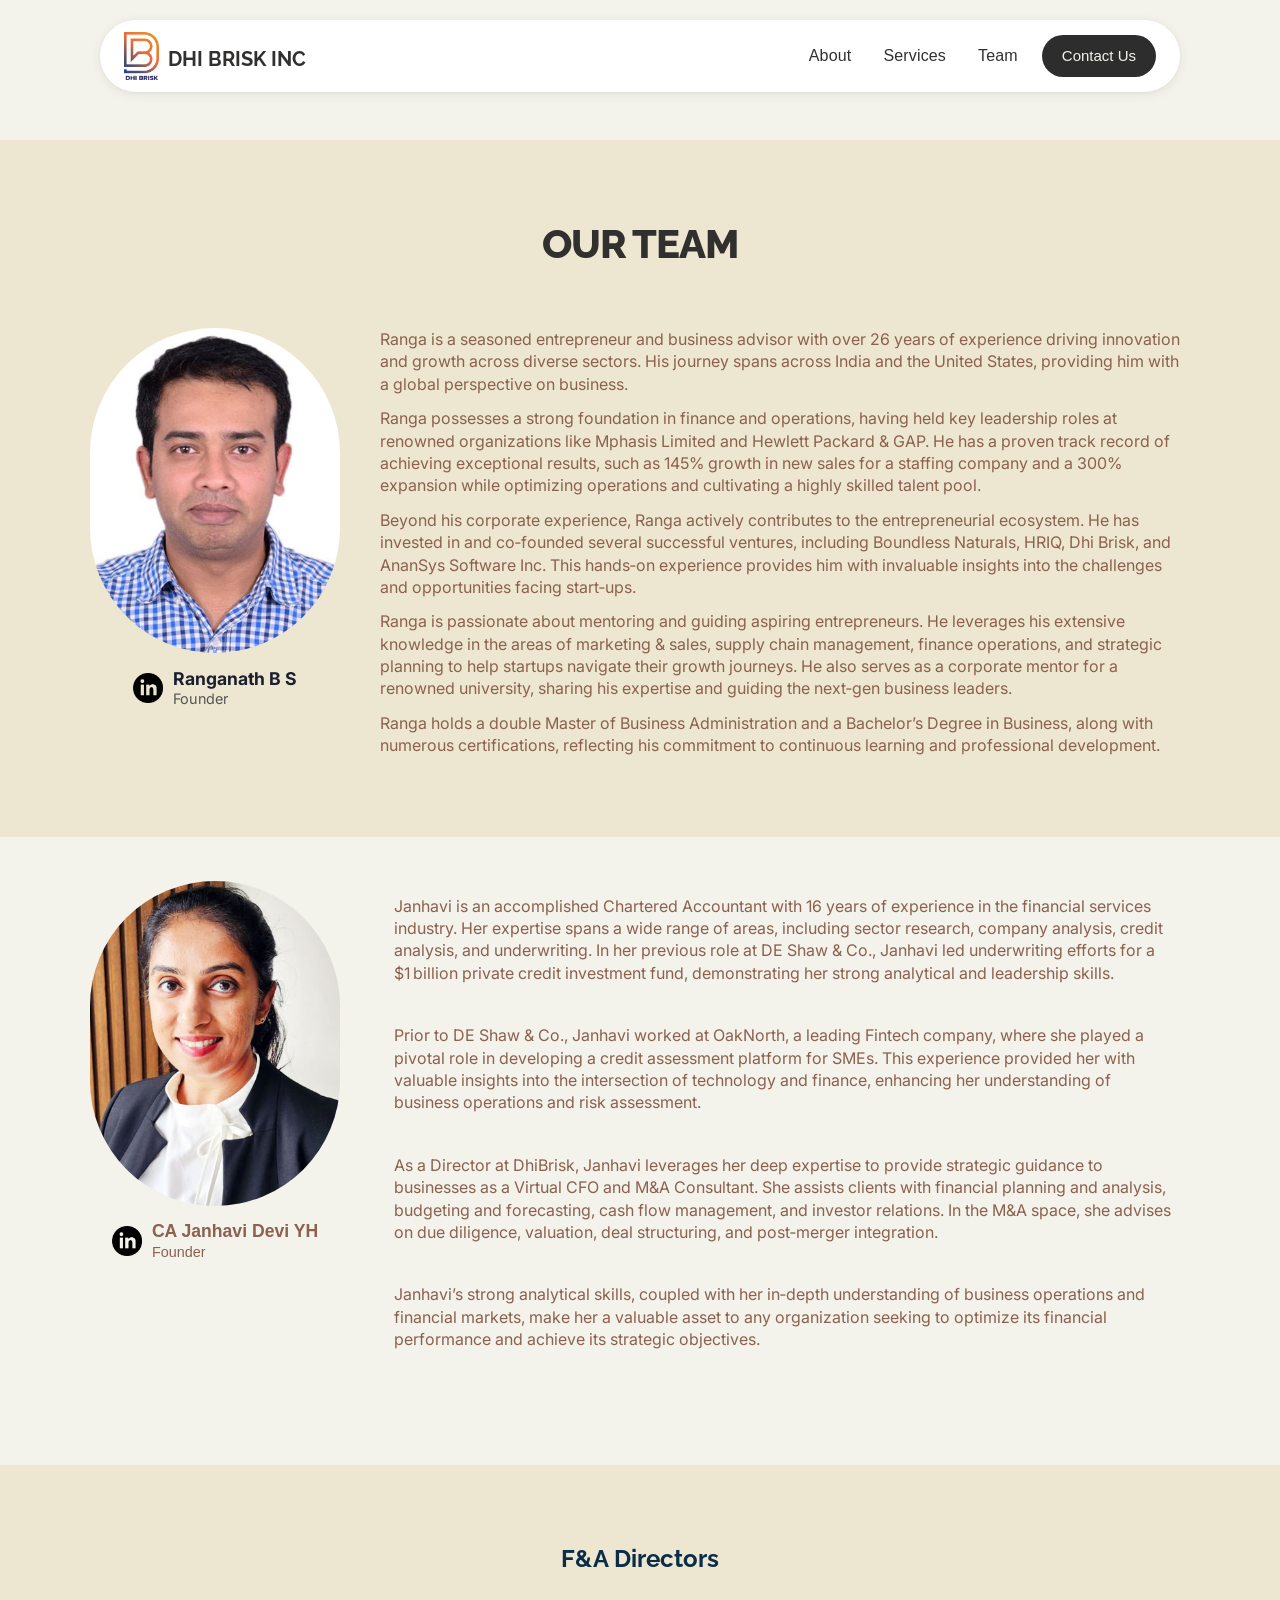
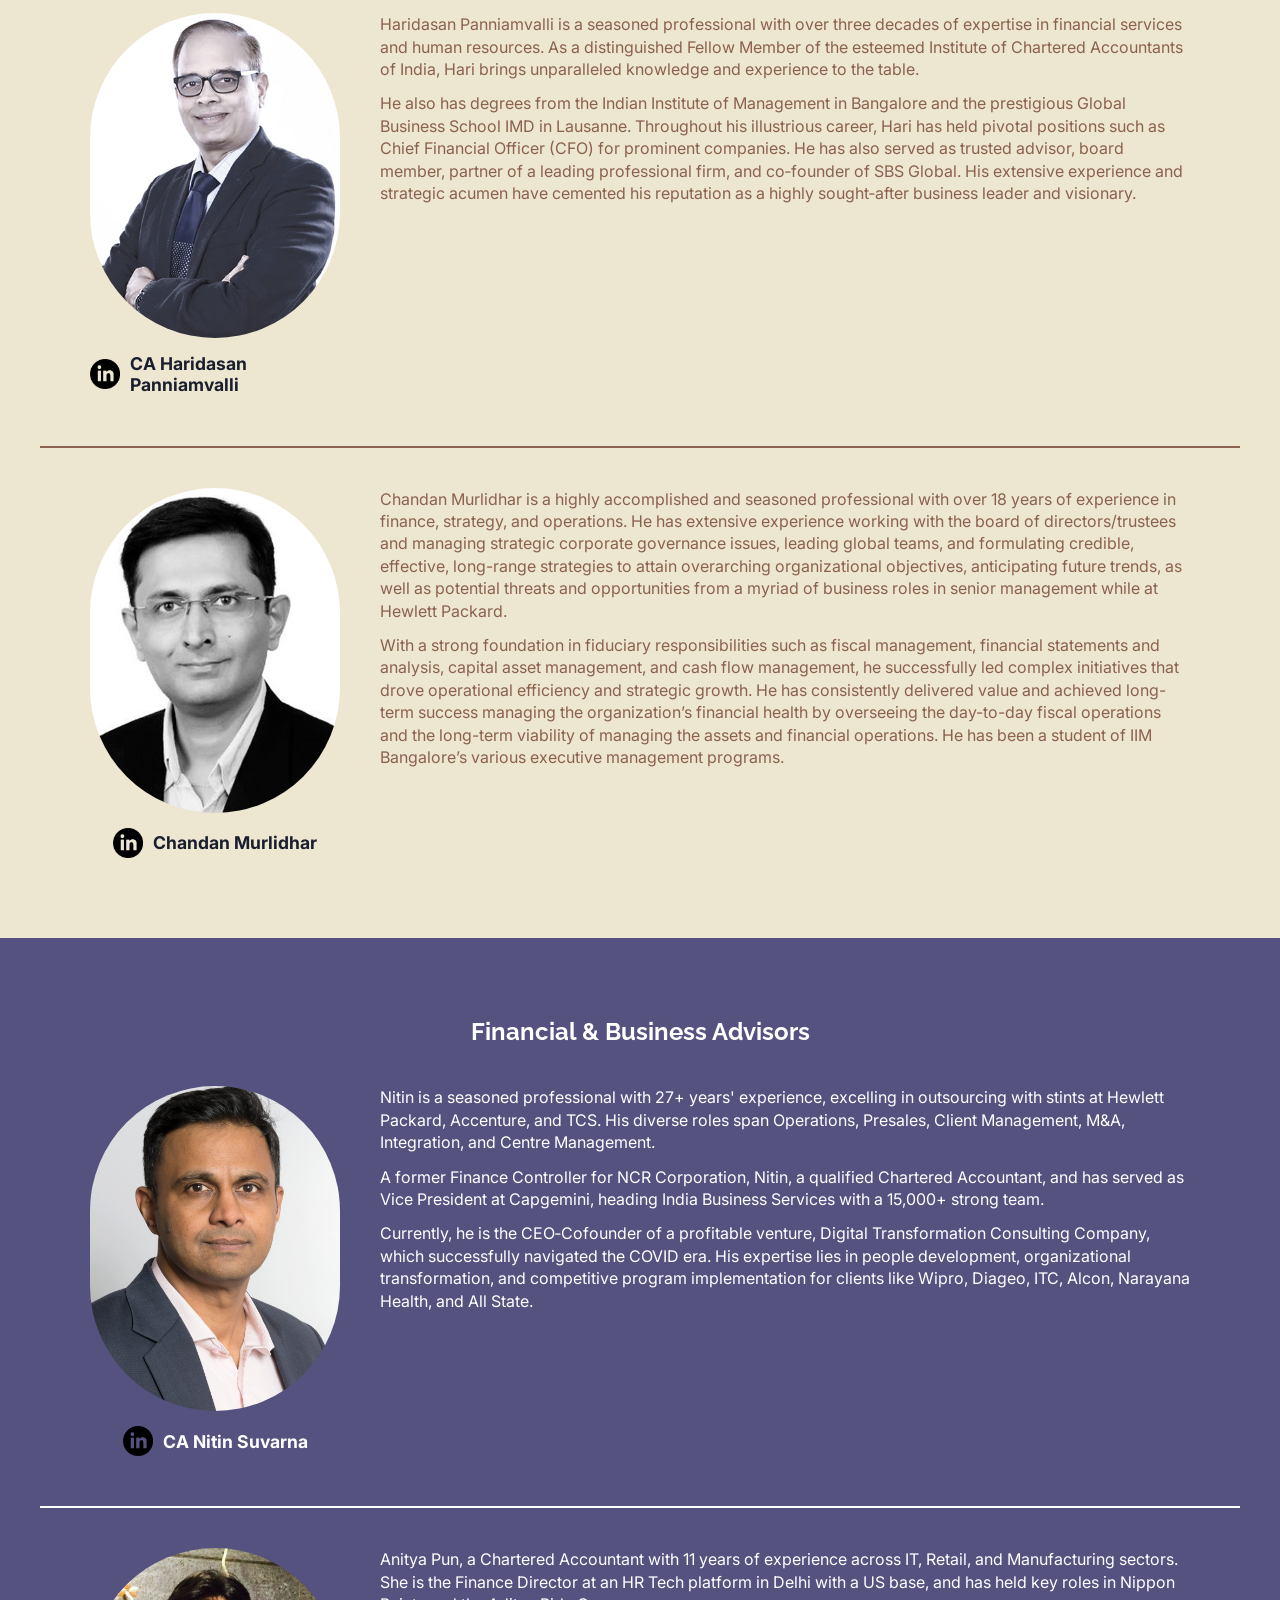
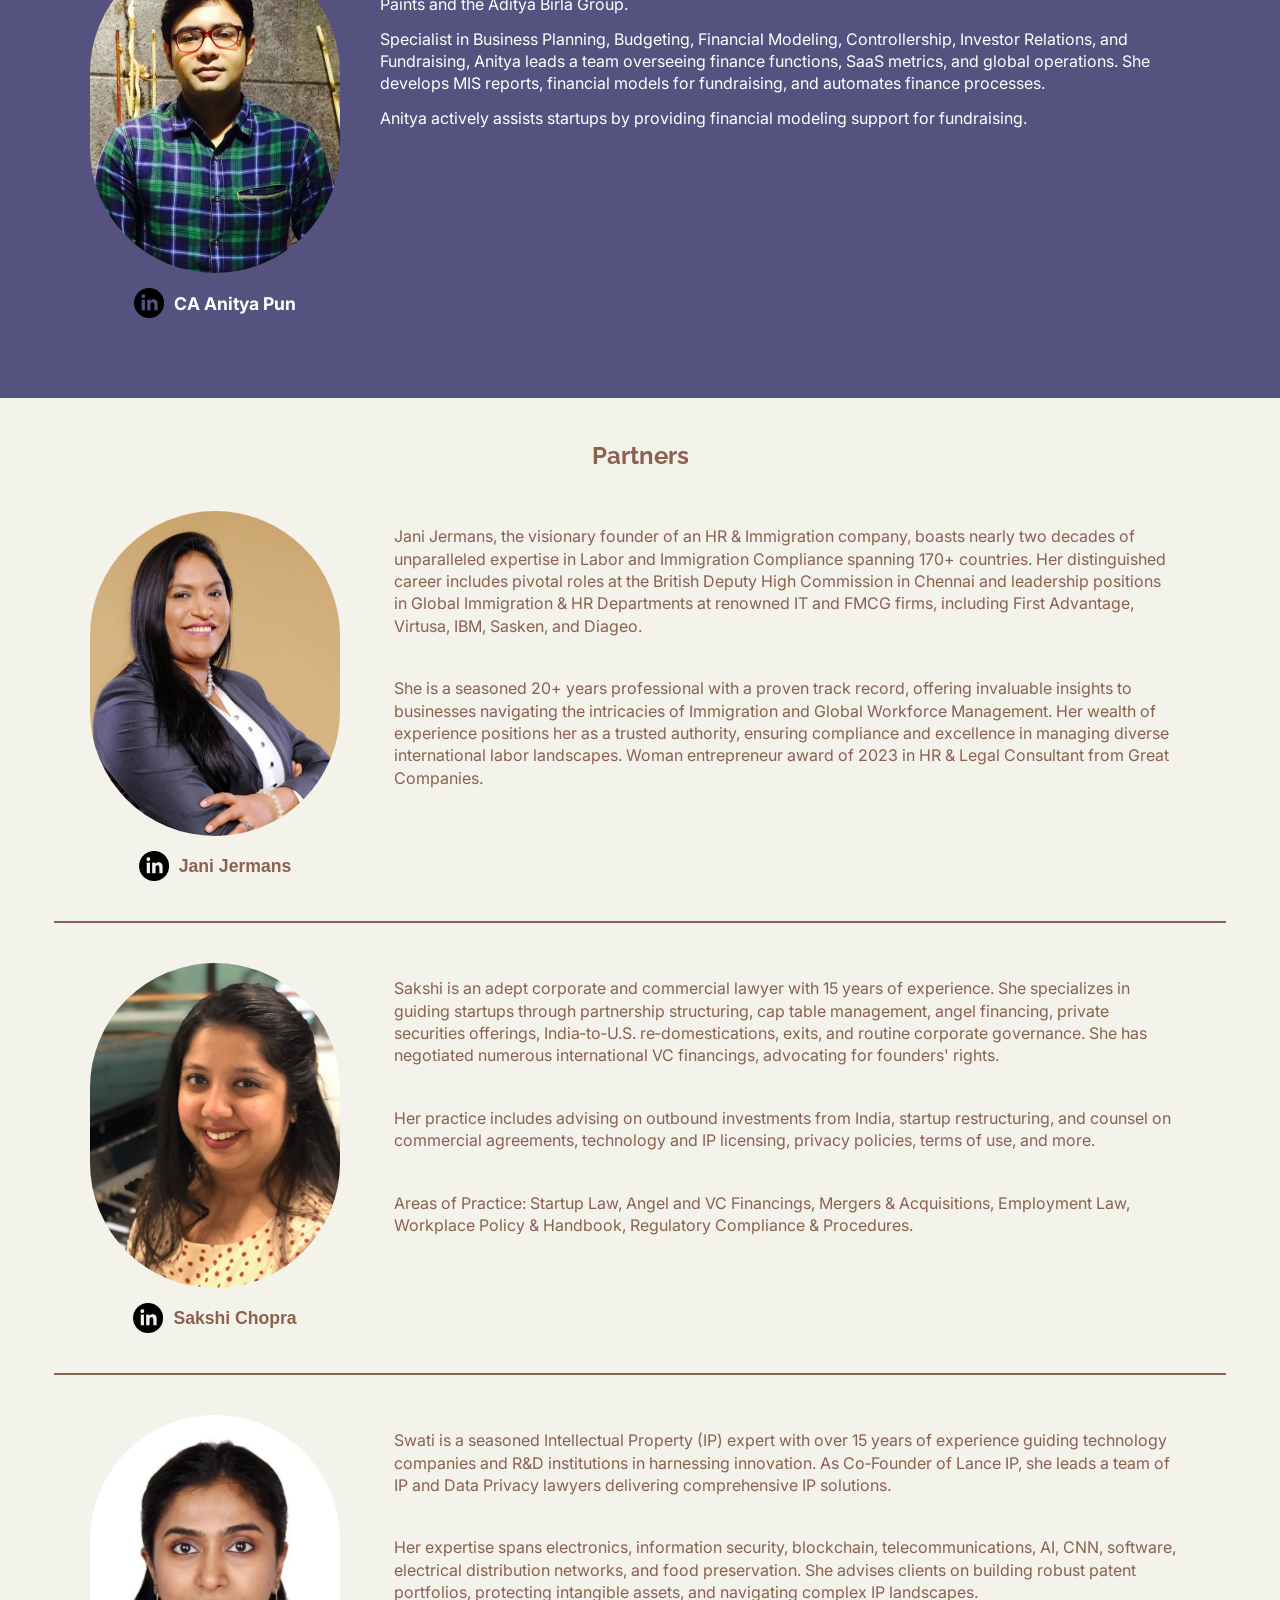
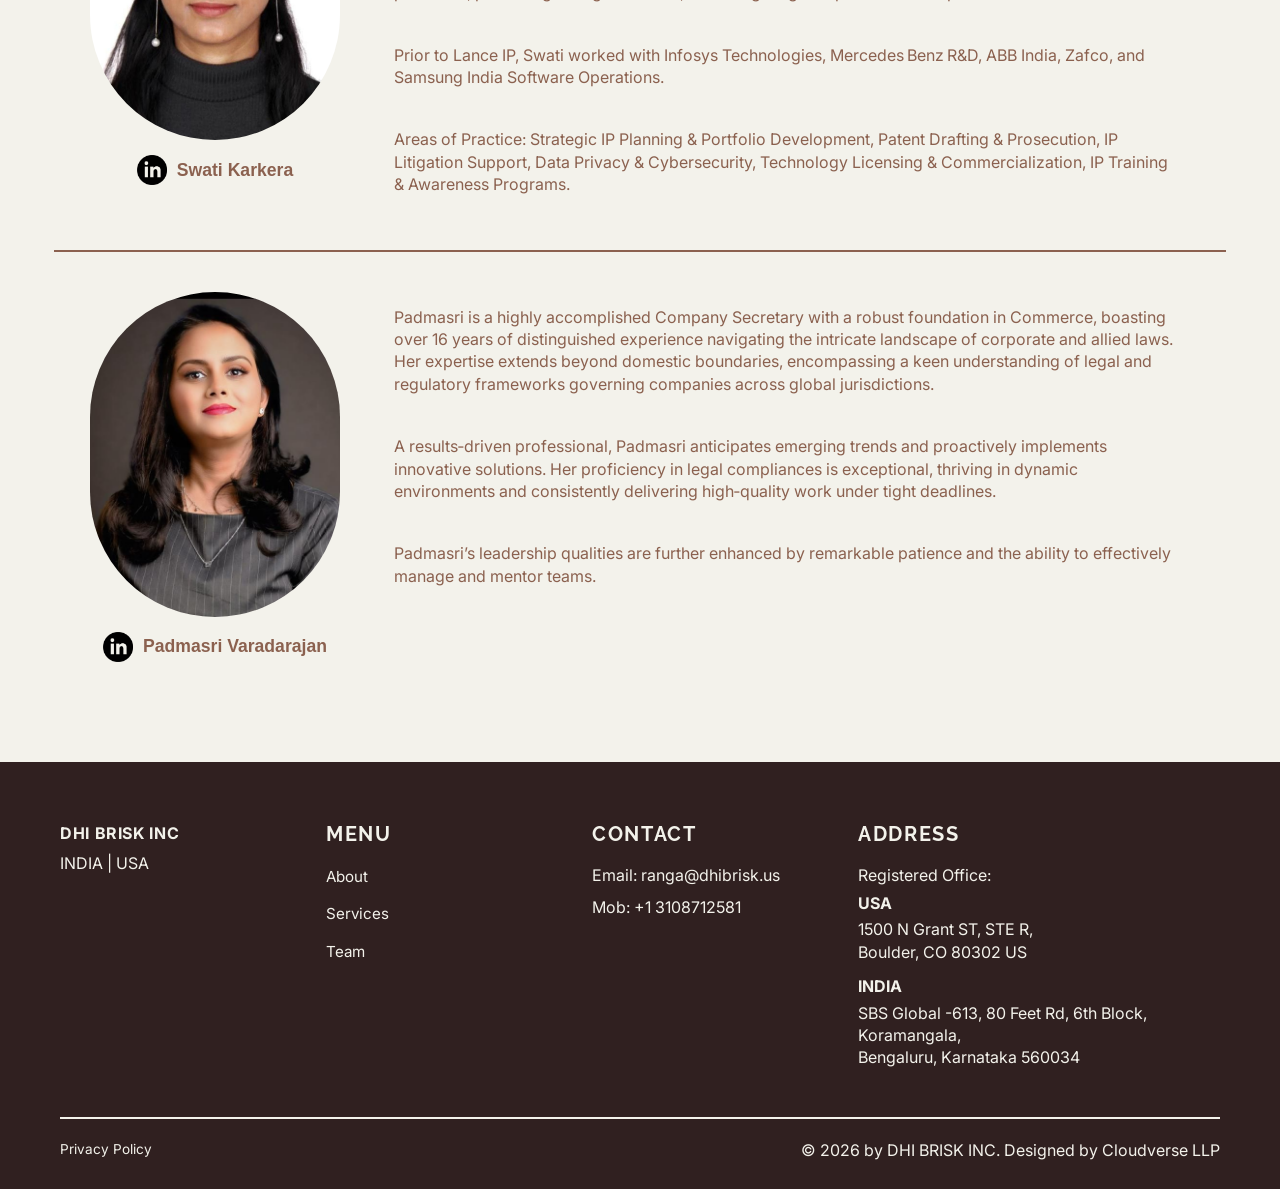
==== team.html @ 4ea1cf60 "all" ====
<!DOCTYPE html>
<html lang="en">
<head>
  <meta charset="UTF-8" />
  <meta name="viewport" content="width=device-width, initial-scale=1.0" />
  <meta name="description" content="Brisk DHI – Meet our team of experts." />
  <title>Team | Dhi Brisk</title>
  
  <!-- Fonts -->
  <link rel="preconnect" href="https://fonts.googleapis.com">
  <link rel="preconnect" href="https://fonts.gstatic.com" crossorigin>
  <link href="https://fonts.googleapis.com/css2?family=Raleway:wght@400;500;600;700&family=Inter:wght@300;400;500&display=swap" rel="stylesheet">
  
  <link rel="stylesheet" href="css/main.css?v=1.4" />
  <link rel="stylesheet" href="css/responsive.css?v=1.5" />
</head>
<body>
  <!-- ================================================
       HEADER
  ================================================== -->
  <header class="site-header">
    <nav class="nav" aria-label="Main navigation">
      <a href="/" class="nav-logo" aria-label="DHI BRISK INC — Home">
        <img src="assets/images/dhilogo.png" alt="Dhi Brisk Logo" class="logo-image" />
        <span class="logo-text">DHI BRISK INC</span>
      </a>
      <ul class="nav-menu" id="nav-menu" role="list">
        <li class="nav-item"><a class="nav-link" href="index.html#about">About</a></li>
        <li class="nav-item"><a class="nav-link" href="index.html#services">Services</a></li>
        <li class="nav-item"><a class="nav-link" href="#team">Team</a></li>
        <li class="nav-item mobile-only"><a class="nav-link" href="index.html#contact-us">Contact Us</a></li>
      </ul>
      <div class="nav-actions">
        <a class="nav-button" href="index.html#contact-us">Contact Us</a>
        <button class="nav-toggle" id="nav-toggle" aria-controls="nav-menu" aria-expanded="false"
          aria-label="Toggle navigation menu" type="button">
          <span class="nav-toggle-bar"></span>
          <span class="nav-toggle-bar"></span>
          <span class="nav-toggle-bar"></span>
        </button>
      </div>
    </nav>
  </header>

  <main id="main-content" class="team-page-main">
<!-- RANGANATH B S FULL-WIDTH SECTION -->
<section id="team" class="team-ranga-fullwidth" style="background-color: #ede7d1; width: 100%; padding: 80px 0;">
  <div class="container">
    <h2 id="team-heading" class="section-title" style="text-align: center; margin-bottom: 60px;">OUR TEAM</h2>
    <div class="team-member-detail ranga-section">
      <div class="team-photo-wrapper">
        <img src="assets/images/ranganath.jpg" alt="Ranganath B S" class="team-photo" />
        <div class="team-photo-info" style="margin-top: 15px; display: flex; align-items: center; justify-content: center; gap: 10px;">
          <img src="assets/images/linkedin (3).png" alt="LinkedIn" style="width: 30px; height: auto;" />
          <div style="text-align: left; line-height: 1.2;">
            <strong style="font-size: 1.1rem;">Ranganath B S</strong><br/>
            <span style="font-size: 0.9rem; color: #555;">Founder</span>
          </div>
        </div>
      </div>
      <div class="team-bio">
        <p class="team-bio-text">Ranga is a seasoned entrepreneur and business advisor with over 26 years of experience driving innovation and growth across diverse sectors. His journey spans across India and the United States, providing him with a global perspective on business.</p>
        <p class="team-bio-text">Ranga possesses a strong foundation in finance and operations, having held key leadership roles at renowned organizations like Mphasis Limited and Hewlett Packard & GAP. He has a proven track record of achieving exceptional results, such as 145% growth in new sales for a staffing company and a 300% expansion while optimizing operations and cultivating a highly skilled talent pool.</p>
        <p class="team-bio-text">Beyond his corporate experience, Ranga actively contributes to the entrepreneurial ecosystem. He has invested in and co‑founded several successful ventures, including Boundless Naturals, HRIQ, Dhi Brisk, and AnanSys Software Inc. This hands‑on experience provides him with invaluable insights into the challenges and opportunities facing start‑ups.</p>
        <p class="team-bio-text">Ranga is passionate about mentoring and guiding aspiring entrepreneurs. He leverages his extensive knowledge in the areas of marketing & sales, supply chain management, finance operations, and strategic planning to help startups navigate their growth journeys. He also serves as a corporate mentor for a renowned university, sharing his expertise and guiding the next‑gen business leaders.</p>
        <p class="team-bio-text">Ranga holds a double Master of Business Administration and a Bachelor’s Degree in Business, along with numerous certifications, reflecting his commitment to continuous learning and professional development.</p>
      </div>
    </div>
  </div>
</section>

<!-- REST OF TEAM SECTION -->
<section class="team" aria-labelledby="team-heading" style="padding-top: 40px;">
  <div class="container">
    <div class="team-member-detail">
      <div class="team-photo-wrapper">
        <img src="assets/images/janhavi.jpg" alt="CA Janhavi Devi YH" class="team-photo" />
        <div class="team-photo-info" style="margin-top: 15px; display: flex; align-items: center; justify-content: center; gap: 10px;">
          <img src="assets/images/linkedin (3).png" alt="LinkedIn" style="width: 30px; height: auto;" />
          <div style="text-align: left; line-height: 1.2;">
            <strong style="font-size: 1.1rem;">CA Janhavi Devi YH</strong><br/>
            <span style="font-size: 0.9rem; color: #555;">Founder</span>
          </div>
        </div>
      </div>
      <div class="team-bio">
        <p class="team-bio-text">Janhavi is an accomplished Chartered Accountant with 16 years of experience in the financial services industry. Her expertise spans a wide range of areas, including sector research, company analysis, credit analysis, and underwriting. In her previous role at DE Shaw & Co., Janhavi led underwriting efforts for a $1 billion private credit investment fund, demonstrating her strong analytical and leadership skills.</p>
        <p class="team-bio-text">Prior to DE Shaw & Co., Janhavi worked at OakNorth, a leading Fintech company, where she played a pivotal role in developing a credit assessment platform for SMEs. This experience provided her with valuable insights into the intersection of technology and finance, enhancing her understanding of business operations and risk assessment.</p>
        <p class="team-bio-text">As a Director at DhiBrisk, Janhavi leverages her deep expertise to provide strategic guidance to businesses as a Virtual CFO and M&A Consultant. She assists clients with financial planning and analysis, budgeting and forecasting, cash flow management, and investor relations. In the M&A space, she advises on due diligence, valuation, deal structuring, and post‑merger integration.</p>
        <p class="team-bio-text">Janhavi’s strong analytical skills, coupled with her in‑depth understanding of business operations and financial markets, make her a valuable asset to any organization seeking to optimize its financial performance and achieve its strategic objectives.</p>
      </div>
    </div>
  </div>
</section>

<!-- F&A DIRECTORS FULL-WIDTH SECTION -->
<section class="team-fa-fullwidth" style="background-color: #ede7d1; width: 100%; padding: 80px 0;">
  <div class="container">
    <h3 class="team-subheading" style="text-align:center; margin-bottom:40px; font-family: var(--font-primary); font-size: 28px; font-weight: 700;">F&A Directors</h3>
    <div class="team-member-detail" style="margin-bottom: 50px;">
      <div class="team-photo-wrapper">
        <img src="assets/images/haridasan.jpg" alt="CA Haridasan Panniamvalli" class="team-photo" />
        <div class="team-photo-info" style="margin-top: 15px; display: flex; align-items: center; justify-content: center; gap: 10px;">
          <img src="assets/images/linkedin (3).png" alt="LinkedIn" style="width: 30px; height: auto;" />
          <div style="text-align: left; line-height: 1.2;">
            <strong style="font-size: 1.1rem;">CA Haridasan Panniamvalli</strong>
          </div>
        </div>
      </div>
      <div class="team-bio">
        <p class="team-bio-text">Haridasan Panniamvalli is a seasoned professional with over three decades of expertise in financial services and human resources. As a distinguished Fellow Member of the esteemed Institute of Chartered Accountants of India, Hari brings unparalleled knowledge and experience to the table.</p>
        <p class="team-bio-text">He also has degrees from the Indian Institute of Management in Bangalore and the prestigious Global Business School IMD in Lausanne. Throughout his illustrious career, Hari has held pivotal positions such as Chief Financial Officer (CFO) for prominent companies. He has also served as trusted advisor, board member, partner of a leading professional firm, and co‑founder of SBS Global. His extensive experience and strategic acumen have cemented his reputation as a highly sought‑after business leader and visionary.</p>
      </div>
    </div>
    <!-- Divider Line -->
    <div style="width: 100%; height: 2px; background-color: #8b614f; margin: 40px 0;"></div>
    <div class="team-member-detail">
      <div class="team-photo-wrapper">
        <img src="assets/images/chandan.jpg" alt="Chandan Murlidhar" class="team-photo" />
        <div class="team-photo-info" style="margin-top: 15px; display: flex; align-items: center; justify-content: center; gap: 10px;">
          <img src="assets/images/linkedin (3).png" alt="LinkedIn" style="width: 30px; height: auto;" />
          <div style="text-align: left; line-height: 1.2;">
            <strong style="font-size: 1.1rem;">Chandan Murlidhar</strong>
          </div>
        </div>
      </div>
      <div class="team-bio">
        <p class="team-bio-text">Chandan Murlidhar is a highly accomplished and seasoned professional with over 18 years of experience in finance, strategy, and operations. He has extensive experience working with the board of directors/trustees and managing strategic corporate governance issues, leading global teams, and formulating credible, effective, long-range strategies to attain overarching organizational objectives, anticipating future trends, as well as potential threats and opportunities from a myriad of business roles in senior management while at Hewlett Packard.</p>
        <p class="team-bio-text">With a strong foundation in fiduciary responsibilities such as fiscal management, financial statements and analysis, capital asset management, and cash flow management, he successfully led complex initiatives that drove operational efficiency and strategic growth. He has consistently delivered value and achieved long-term success managing the organization’s financial health by overseeing the day-to-day fiscal operations and the long-term viability of managing the assets and financial operations. He has been a student of IIM Bangalore’s various executive management programs.</p>
      </div>
    </div>
  </div>
</section>

    </div>
  </div>
</section>

<!-- FINANCIAL & BUSINESS ADVISORS FULL-WIDTH SECTION -->
<section class="team-advisors-fullwidth" style="background-color: #565280; width: 100%; padding: 80px 0;">
  <div class="container">
    <h3 class="team-subheading" style="text-align:center; margin-bottom:40px; font-family: var(--font-primary); font-size: 28px; font-weight: 700; color: #ffffff !important;">Financial &amp; Business Advisors</h3>
    <div class="team-member-detail" style="margin-bottom: 50px;">
      <div class="team-photo-wrapper">
        <img src="assets/images/nitin.jpeg" alt="CA Nitin Suvarna" class="team-photo" />
        <div class="team-photo-info" style="margin-top: 15px; display: flex; align-items: center; justify-content: center; gap: 10px;">
          <img src="assets/images/linkedin (3).png" alt="LinkedIn" style="width: 30px; height: auto;" />
          <div style="text-align: left; line-height: 1.2;">
            <strong style="font-size: 1.1rem; color: #ffffff !important;">CA Nitin Suvarna</strong>
          </div>
        </div>
      </div>
      <div class="team-bio">
        <p class="team-bio-text" style="color: #ffffff !important;">Nitin is a seasoned professional with 27+ years' experience, excelling in outsourcing with stints at Hewlett Packard, Accenture, and TCS. His diverse roles span Operations, Presales, Client Management, M&amp;A, Integration, and Centre Management.</p>
        <p class="team-bio-text" style="color: #ffffff !important;">A former Finance Controller for NCR Corporation, Nitin, a qualified Chartered Accountant, and has served as Vice President at Capgemini, heading India Business Services with a 15,000+ strong team.</p>
        <p class="team-bio-text" style="color: #ffffff !important;">Currently, he is the CEO‑Cofounder of a profitable venture, Digital Transformation Consulting Company, which successfully navigated the COVID era. His expertise lies in people development, organizational transformation, and competitive program implementation for clients like Wipro, Diageo, ITC, Alcon, Narayana Health, and All State.</p>
      </div>
    </div>
    <!-- Divider Line -->
    <div style="width: 100%; height: 2px; background-color: #ffffff; margin: 40px 0;"></div>
    <div class="team-member-detail">
      <div class="team-photo-wrapper">
        <img src="assets/images/anitya.jpg" alt="CA Anitya Pun" class="team-photo" />
        <div class="team-photo-info" style="margin-top: 15px; display: flex; align-items: center; justify-content: center; gap: 10px;">
          <img src="assets/images/linkedin (3).png" alt="LinkedIn" style="width: 30px; height: auto;" />
          <div style="text-align: left; line-height: 1.2;">
            <strong style="font-size: 1.1rem; color: #ffffff !important;">CA Anitya Pun</strong>
          </div>
        </div>
      </div>
      <div class="team-bio">
        <p class="team-bio-text" style="color: #ffffff !important;">Anitya Pun, a Chartered Accountant with 11 years of experience across IT, Retail, and Manufacturing sectors. She is the Finance Director at an HR Tech platform in Delhi with a US base, and has held key roles in Nippon Paints and the Aditya Birla Group.</p>
        <p class="team-bio-text" style="color: #ffffff !important;">Specialist in Business Planning, Budgeting, Financial Modeling, Controllership, Investor Relations, and Fundraising, Anitya leads a team overseeing finance functions, SaaS metrics, and global operations. She develops MIS reports, financial models for fundraising, and automates finance processes.</p>
        <p class="team-bio-text" style="color: #ffffff !important;">Anitya actively assists startups by providing financial modeling support for fundraising.</p>
      </div>
    </div>
  </div>
</section>

<!-- PARTNERS SECTION -->
<section class="team" aria-labelledby="team-heading" style="padding-top: 40px;">
  <div class="container">
    <h3 class="team-subheading" style="text-align:center; margin-bottom:40px; font-family: var(--font-primary); font-size: 28px; font-weight: 700;">Partners</h3>
<div class="team-member-detail">
  <div class="team-photo-wrapper">
    <img src="assets/images/jani.jpg" alt="Jani Jermans" class="team-photo" />
    <div class="team-photo-info" style="margin-top: 15px; display: flex; align-items: center; justify-content: center; gap: 10px;">
      <img src="assets/images/linkedin (3).png" alt="LinkedIn" style="width: 30px; height: auto;" />
      <div style="text-align: left; line-height: 1.2;">
        <strong style="font-size: 1.1rem;">Jani Jermans</strong>
      </div>
    </div>
  </div>
  <div class="team-bio">
    <p class="team-bio-text">Jani Jermans, the visionary founder of an HR &amp; Immigration company, boasts nearly two decades of unparalleled expertise in Labor and Immigration Compliance spanning 170+ countries. Her distinguished career includes pivotal roles at the British Deputy High Commission in Chennai and leadership positions in Global Immigration &amp; HR Departments at renowned IT and FMCG firms, including First Advantage, Virtusa, IBM, Sasken, and Diageo.</p>
    <p class="team-bio-text">She is a seasoned 20+ years professional with a proven track record, offering invaluable insights to businesses navigating the intricacies of Immigration and Global Workforce Management. Her wealth of experience positions her as a trusted authority, ensuring compliance and excellence in managing diverse international labor landscapes. Woman entrepreneur award of 2023 in HR &amp; Legal Consultant from Great Companies.</p>
  </div>
</div>
    <!-- Divider Line -->
    <div style="width: 100%; height: 2px; background-color: #8b614f; margin: 40px 0;"></div>
    <div class="team-member-detail">
  <div class="team-photo-wrapper">
    <img src="assets/images/sakshi.jpeg" alt="Sakshi Chopra" class="team-photo" />
    <div class="team-photo-info" style="margin-top: 15px; display: flex; align-items: center; justify-content: center; gap: 10px;">
      <img src="assets/images/linkedin (3).png" alt="LinkedIn" style="width: 30px; height: auto;" />
      <div style="text-align: left; line-height: 1.2;">
        <strong style="font-size: 1.1rem;">Sakshi Chopra</strong>
      </div>
    </div>
  </div>
  <div class="team-bio">
    <p class="team-bio-text">Sakshi is an adept corporate and commercial lawyer with 15 years of experience. She specializes in guiding startups through partnership structuring, cap table management, angel financing, private securities offerings, India‑to‑U.S. re‑domestications, exits, and routine corporate governance. She has negotiated numerous international VC financings, advocating for founders' rights.</p>
    <p class="team-bio-text">Her practice includes advising on outbound investments from India, startup restructuring, and counsel on commercial agreements, technology and IP licensing, privacy policies, terms of use, and more.</p>
    <p class="team-bio-text">Areas of Practice: Startup Law, Angel and VC Financings, Mergers & Acquisitions, Employment Law, Workplace Policy & Handbook, Regulatory Compliance & Procedures.</p>
  </div>
</div>
    <!-- Divider Line -->
    <div style="width: 100%; height: 2px; background-color: #8b614f; margin: 40px 0;"></div>
    <div class="team-member-detail">
  <div class="team-photo-wrapper">
    <img src="assets/images/swati.jpeg" alt="Swati Karkera" class="team-photo" />
    <div class="team-photo-info" style="margin-top: 15px; display: flex; align-items: center; justify-content: center; gap: 10px;">
      <img src="assets/images/linkedin (3).png" alt="LinkedIn" style="width: 30px; height: auto;" />
      <div style="text-align: left; line-height: 1.2;">
        <strong style="font-size: 1.1rem;">Swati Karkera</strong>
      </div>
    </div>
  </div>
  <div class="team-bio">
    <p class="team-bio-text">Swati is a seasoned Intellectual Property (IP) expert with over 15 years of experience guiding technology companies and R&amp;D institutions in harnessing innovation. As Co‑Founder of Lance IP, she leads a team of IP and Data Privacy lawyers delivering comprehensive IP solutions.</p>
    <p class="team-bio-text">Her expertise spans electronics, information security, blockchain, telecommunications, AI, CNN, software, electrical distribution networks, and food preservation. She advises clients on building robust patent portfolios, protecting intangible assets, and navigating complex IP landscapes.</p>
    <p class="team-bio-text">Prior to Lance IP, Swati worked with Infosys Technologies, Mercedes Benz R&amp;D, ABB India, Zafco, and Samsung India Software Operations.</p>
    <p class="team-bio-text">Areas of Practice: Strategic IP Planning &amp; Portfolio Development, Patent Drafting &amp; Prosecution, IP Litigation Support, Data Privacy &amp; Cybersecurity, Technology Licensing &amp; Commercialization, IP Training &amp; Awareness Programs.</p>
  </div>
</div>
    <!-- Divider Line -->
    <div style="width: 100%; height: 2px; background-color: #8b614f; margin: 40px 0;"></div>
    <div class="team-member-detail">
  <div class="team-photo-wrapper">
    <img src="assets/images/padmasri.jpeg" alt="Padmasri Varadarajan" class="team-photo" />
    <div class="team-photo-info" style="margin-top: 15px; display: flex; align-items: center; justify-content: center; gap: 10px;">
      <img src="assets/images/linkedin (3).png" alt="LinkedIn" style="width: 30px; height: auto;" />
      <div style="text-align: left; line-height: 1.2;">
        <strong style="font-size: 1.1rem;">Padmasri Varadarajan</strong>
      </div>
    </div>
  </div>
  <div class="team-bio">
    <p class="team-bio-text">Padmasri is a highly accomplished Company Secretary with a robust foundation in Commerce, boasting over 16 years of distinguished experience navigating the intricate landscape of corporate and allied laws. Her expertise extends beyond domestic boundaries, encompassing a keen understanding of legal and regulatory frameworks governing companies across global jurisdictions.</p>
    <p class="team-bio-text">A results‑driven professional, Padmasri anticipates emerging trends and proactively implements innovative solutions. Her proficiency in legal compliances is exceptional, thriving in dynamic environments and consistently delivering high‑quality work under tight deadlines.</p>
    <p class="team-bio-text">Padmasri’s leadership qualities are further enhanced by remarkable patience and the ability to effectively manage and mentor teams.</p>
  </div>
</div>
</section>
  </main>

  <!-- ================================================
       FOOTER
  ================================================== -->
  <footer id="footer" class="site-footer" role="contentinfo">
    <div class="footer-main">
      <!-- Column 1: Brand -->
      <div class="footer-col footer-col-brand">
        <p class="footer-brand-name">DHI BRISK INC</p>
        <p class="footer-brand-sub">INDIA | USA</p>
      </div>

      <!-- Column 2: Menu -->
      <div class="footer-col footer-col-menu">
        <h4 class="footer-col-heading">MENU</h4>
        <ul class="footer-menu-list">
          <li><a href="index.html#about" class="footer-menu-link">About</a></li>
          <li><a href="index.html#services" class="footer-menu-link">Services</a></li>
          <li><a href="#team" class="footer-menu-link">Team</a></li>
        </ul>
      </div>

      <!-- Column 3: Contact -->
      <div class="footer-col footer-col-contact">
        <h4 class="footer-col-heading">CONTACT</h4>
        <p class="footer-contact-item">Email: <a href="mailto:ranga@dhibrisk.us" class="footer-contact-link">ranga@dhibrisk.us</a></p>
        <p class="footer-contact-item">Mob: <a href="tel:+13108712581" class="footer-contact-link">+1 3108712581</a></p>
      </div>

      <!-- Column 4: Address -->
      <div class="footer-col footer-col-address">
        <h4 class="footer-col-heading">ADDRESS</h4>
        <p class="footer-address-label">Registered Office:</p>
        <p class="footer-address-sublabel">USA</p>
        <p class="footer-address-text">1500 N Grant ST, STE R,<br>Boulder, CO 80302 US</p>
        <p class="footer-address-sublabel" style="margin-top: 12px;">INDIA</p>
        <p class="footer-address-text">SBS Global -613, 80 Feet Rd, 6th Block, Koramangala,<br>Bengaluru, Karnataka 560034</p>
      </div>
    </div>

    <div class="footer-divider"></div>

    <div class="footer-bottom">
      <a href="privacy.html" class="footer-privacy">Privacy Policy</a>
      <p class="footer-copy">© <span id="current-year"></span> by DHI BRISK INC. Designed by Cloudverse LLP</p>
    </div>
  </footer>

  <script src="js/main.js" defer></script>
</body>
</html>
---- css/main.css ----
/* ============================================================
   DHIBRISK DESIGN SYSTEM TOKENS
   ============================================================ */
:root {
  --font-primary: 'Raleway', sans-serif;
  --font-secondary: 'Inter', Helvetica, sans-serif;

  --color-bg-light: #f3f2eb;
  --color-bg-white: #ffffff;

  --color-text-main: #31302f;
  --color-text-light: #ffffff;
  --color-text-accent: #2b5672;

  --color-orange: #ed6c30;
  --color-mustard: #eab022;
  --color-purple: #8076b9;
  --color-navy: #2b2940;
}

body {
  font-family: var(--font-secondary);
  color: var(--color-text-main);
  background-color: var(--color-bg-light);
  line-height: 1.4em;
}

h1,
h2,
h3,
h4,
h5,
h6,
.section-title,
.hero-title,
.about-title {
  font-family: var(--font-primary);
  color: var(--color-text-main);
  line-height: 1.2em;
}

p,
.team-bio-text,
.service-right p {
  line-height: 1.4em;
}

/* Base Interactions — scoped to non-nav elements */
.btn-primary,
.service-more,
.contact-submit-btn {
  transition: opacity 80ms cubic-bezier(0, 0, 1, 1);
  text-decoration: none;
}

.btn-primary:hover,
.service-more:hover,
.contact-submit-btn:hover {
  opacity: 0.7;
}

/* Animations */
@keyframes floatIn {
  from {
    opacity: 0;
    transform: translateY(30px);
  }

  to {
    opacity: 1;
    transform: translateY(0);
  }
}

.animate-float {
  animation: floatIn 1000ms cubic-bezier(0.445, 0.05, 0.55, 0.95) backwards;
}

/* Removing random borders */
* {
  border-color: transparent;
}

input,
textarea {
  border-bottom: 1px solid rgba(49, 48, 47, 0.6) !important;
}

/* ============================================================
   main.css — Desktop-First Design System (1440px base)
   Brisk DHI | Vanilla CSS | No frameworks
   ============================================================ */


/* ============================================================
   1. CSS RESET
   ============================================================ */

*,
*::before,
*::after {
  box-sizing: border-box;
  margin: 0;
  padding: 0;
}

html {
  font-size: 100%;
  scroll-behavior: smooth;
  -webkit-text-size-adjust: 100%;
  text-size-adjust: 100%;
}

body {
  font-family: var(--font-body);
  font-size: var(--text-base);
  font-weight: var(--weight-regular);
  line-height: var(--leading-normal);
  color: var(--color-text);
  background-color: var(--color-bg);
  -webkit-font-smoothing: antialiased;
  -moz-osx-font-smoothing: grayscale;
  min-height: 100vh;
}

h1,
h2,
h3,
h4,
h5,
h6 {
  font-family: var(--font-heading);
  font-weight: var(--weight-bold);
  line-height: var(--leading-tight);
  color: var(--color-text-heading);
}

p {
  line-height: var(--leading-relaxed);
  color: var(--color-text-muted);
}

a {
  color: inherit;
  text-decoration: none;
}

ul,
ol {
  list-style: none;
}

img,
video,
svg,
figure {
  display: block;
  max-width: 100%;
  height: auto;
}

figcaption {
  font-size: var(--text-sm);
  color: var(--color-text-muted);
}

address {
  font-style: normal;
}

button {
  cursor: pointer;
  border: none;
  background: none;
  font-family: inherit;
  font-size: inherit;
}

input,
textarea,
select {
  font-family: inherit;
  font-size: inherit;
}

:focus-visible {
  outline: 2px solid var(--color-accent);
  outline-offset: 3px;
  border-radius: var(--radius-sm);
}


/* ============================================================
   2. DESIGN SYSTEM — CSS VARIABLES
   ============================================================ */

:root {

  /* ----------------------------------------------------------
     Colors
  ---------------------------------------------------------- */

  /* Brand */
  --color-primary: #0b2d48;
  --color-primary-light: #1a4a6e;
  --color-primary-dark: #061c2e;

  --color-secondary: #1e7fc2;
  --color-secondary-light: #3a9ade;
  --color-secondary-dark: #155e93;

  --color-accent: #e8a020;
  --color-accent-light: #f5bc50;
  --color-accent-dark: #c07d10;
  --color-purple: #800080;
  /* New purple color */

  /* Backgrounds */
  --color-bg: #F3F2Eb;
  --color-bg-alt: #ffffff;
  --color-bg-dark: #0b2d48;
  --color-bg-section: #eef3f8;

  /* Text */
  --color-text: #1a1f2e;
  --color-text-heading: #0b2d48;
  --color-text-muted: #5a6478;
  --color-text-light: #8a95a8;
  --color-text-inverse: #ffffff;

  /* UI */
  --color-border: #d8e2ec;
  --color-border-light: #edf1f5;
  --color-surface: #ffffff;
  --color-surface-hover: #f0f5fa;
  --color-overlay: rgba(11, 45, 72, 0.55);

  /* Status */
  --color-success: #22a86e;
  --color-warning: #e8a020;
  --color-error: #d94040;

  /* ----------------------------------------------------------
     Typography
  ---------------------------------------------------------- */

  --font-heading: 'Inter', 'Segoe UI', system-ui, -apple-system, sans-serif;
  --font-body: 'Inter', 'Segoe UI', system-ui, -apple-system, sans-serif;
  --font-mono: 'JetBrains Mono', 'Fira Code', 'Courier New', monospace;

  /* Size scale */
  --text-xs: 0.6875rem;
  /* 11px */
  --text-sm: 0.8125rem;
  /* 13px */
  --text-base: 1rem;
  /* 16px */
  --text-md: 1.0625rem;
  /* 17px */
  --text-lg: 1.1875rem;
  /* 19px */
  --text-xl: 1.3125rem;
  /* 21px */
  --text-2xl: 1.5625rem;
  /* 25px */
  --text-3xl: 1.9375rem;
  /* 31px */
  --text-4xl: 2.4375rem;
  /* 39px */
  --text-5xl: 3.0625rem;
  /* 49px */
  --text-6xl: 3.8125rem;
  /* 61px */

  /* Weights */
  --weight-regular: 400;
  --weight-medium: 500;
  --weight-semibold: 600;
  --weight-bold: 700;
  --weight-extrabold: 800;

  /* Line heights */
  --leading-tight: 1.2;
  --leading-snug: 1.35;
  --leading-normal: 1.6;
  --leading-relaxed: 1.75;

  /* Letter spacing */
  --tracking-tight: -0.03em;
  --tracking-normal: 0em;
  --tracking-wide: 0.06em;
  --tracking-wider: 0.12em;

  /* ----------------------------------------------------------
     Spacing scale (4px base)
  ---------------------------------------------------------- */

  --space-1: 0.25rem;
  /* 4px  */
  --space-2: 0.5rem;
  /* 8px  */
  --space-3: 0.75rem;
  /* 12px */
  --space-4: 1rem;
  /* 16px */
  --space-5: 1.25rem;
  /* 20px */
  --space-6: 1.5rem;
  /* 24px */
  --space-7: 1.75rem;
  /* 28px */
  --space-8: 2rem;
  /* 32px */
  --space-10: 2.5rem;
  /* 40px */
  --space-12: 3rem;
  /* 48px */
  --space-14: 3.5rem;
  /* 56px */
  --space-16: 4rem;
  /* 64px */
  --space-20: 5rem;
  /* 80px */
  --space-24: 6rem;
  /* 96px */
  --space-28: 7rem;
  /* 112px */
  --space-32: 8rem;
  /* 128px */

  /* ----------------------------------------------------------
     Border Radius system
  ---------------------------------------------------------- */

  --radius-xs: 2px;
  --radius-sm: 4px;
  --radius-md: 8px;
  --radius-lg: 12px;
  --radius-xl: 16px;
  --radius-2xl: 24px;
  --radius-3xl: 32px;
  --radius-full: 9999px;

  /* ----------------------------------------------------------
     Shadows
  ---------------------------------------------------------- */

  --shadow-xs: 0 1px 2px rgba(11, 45, 72, 0.06);
  --shadow-sm: 0 1px 4px rgba(11, 45, 72, 0.08),
    0 2px 8px rgba(11, 45, 72, 0.04);
  --shadow-md: 0 4px 12px rgba(11, 45, 72, 0.10),
    0 2px 4px rgba(11, 45, 72, 0.06);
  --shadow-lg: 0 8px 28px rgba(11, 45, 72, 0.13),
    0 3px 8px rgba(11, 45, 72, 0.07);
  --shadow-xl: 0 16px 48px rgba(11, 45, 72, 0.16),
    0 6px 16px rgba(11, 45, 72, 0.08);
  --shadow-accent: 0 8px 32px rgba(232, 160, 32, 0.28);

  /* ----------------------------------------------------------
     Transitions
  ---------------------------------------------------------- */

  --ease-out: cubic-bezier(0.16, 1, 0.3, 1);
  --ease-in-out: cubic-bezier(0.4, 0, 0.2, 1);

  --duration-fast: 140ms;
  --duration-base: 240ms;
  --duration-slow: 380ms;

  --transition-fast: var(--duration-fast) var(--ease-out);
  --transition-base: var(--duration-base) var(--ease-out);
  --transition-slow: var(--duration-slow) var(--ease-out);

  /* ----------------------------------------------------------
     Z-index layers
  ---------------------------------------------------------- */

  --z-base: 0;
  --z-raised: 10;
  --z-dropdown: 100;
  --z-sticky: 200;
  --z-overlay: 300;
  --z-modal: 400;
  --z-toast: 500;

  /* ----------------------------------------------------------
     Layout
  ---------------------------------------------------------- */

  --container-max: 1440px;
  --container-padding: var(--space-16);

  --section-padding-y: var(--space-24);
  --header-height: 72px;
}


/* ============================================================
   3. LAYOUT SYSTEM
   ============================================================ */

.container {
  width: 100%;
  max-width: var(--container-max);
  margin-inline: auto;
  padding-inline: var(--container-padding);
}

/* Reusable section spacing */
.site-header~main section {
  padding-block: var(--section-padding-y);
}

.section-header {
  text-align: center;
  max-width: 680px;
  margin-inline: auto;
  margin-bottom: var(--space-16);
}

.section-label {
  display: inline-block;
  font-size: var(--text-xs);
  font-weight: var(--weight-semibold);
  letter-spacing: var(--tracking-wider);
  text-transform: uppercase;
  color: var(--color-secondary);
  background-color: rgba(30, 127, 194, 0.09);
  padding: var(--space-1) var(--space-3);
  border-radius: var(--radius-full);
  margin-bottom: var(--space-4);
}

.section-title {
  font-size: var(--text-4xl);
  font-weight: var(--weight-extrabold);
  letter-spacing: var(--tracking-tight);
  color: var(--color-text-heading);
  margin-bottom: var(--space-5);
}

.section-description {
  font-size: var(--text-lg);
  color: var(--color-text-muted);
  line-height: var(--leading-relaxed);
  max-width: 60ch;
  margin-inline: auto;
}


/* ============================================================
   4. COMPONENTS
   ============================================================ */


/* ----------------------------------------------------------
   HEADER
---------------------------------------------------------- */

.site-header {
  position: fixed;
  top: 20px;
  left: 50%;
  transform: translateX(-50%);
  width: calc(100% - 200px);
  max-width: 1240px;
  height: 72px;
  background: #ffffff;
  border-radius: 9999px;
  box-shadow: 0 2px 12px rgba(0, 0, 0, 0.07), 0 1px 4px rgba(0, 0, 0, 0.04);
  z-index: 9999;
}

.nav {
  display: flex;
  align-items: center;
  justify-content: space-between;
  height: 100%;
  padding: 0 24px;
}

.nav-logo {
  display: flex;
  align-items: center;
  gap: 10px;
  flex-shrink: 0;
  white-space: nowrap;
  transition: opacity var(--transition-fast);
}

.logo-image {
  height: 48px;
  width: auto;
  display: block;
}

.logo-text {
  font-family: var(--font-primary);
  font-size: 20px; /* updated size */
  font-weight: 700;
  color: #31302F; /* requested color */
  width: 144.35px; /* requested width */
  height: 25.38px; /* requested height */
}
  color: #1a1a1a;
  letter-spacing: 0.04em;
  text-transform: uppercase;
}

.nav-logo:hover {
  opacity: 0.82;
}

.nav-menu {
  display: flex;
  align-items: center;
  gap: 32px;
  list-style: none;
  margin-left: auto;
  margin-right: 20px;
  padding: 0;
}

.nav-menu .mobile-only {
  display: none !important;
}

.nav-link {
  font-family: "Helvetica Neue Light", Helvetica, Arial, sans-serif;
  font-size: 16px;
  font-weight: 400;
  color: #31302F;
  letter-spacing: 0.01em;
  position: relative;
  transition: color 0.15s ease;
  white-space: nowrap;
}

.nav-link:hover {
  color: #2d2d2d;
}

.nav-button {
  display: inline-flex;
  align-items: center;
  justify-content: center;
  background-color: #2d2d2d;
  color: #F3F2EB;
  font-family: "Helvetica Neue Light", Helvetica, Arial, sans-serif;
  font-size: 15px;
  font-weight: 500;
  padding: 9px 20px;
  border-radius: 9999px;
  margin: 0 0 0 4px;
  text-decoration: none;
  white-space: nowrap;
  transition: background-color 0.18s ease;
}

.nav-button:hover {
  background-color: #3a3a3a;
  color: #ffffff;
}

/* Nav underline: removed — live site has no underline on nav links */
.hero-title,
#hero-heading {
  color: #31302F;
  font-size: clamp(28px, 3.2vw, 41.5677px);
  font-family: "Space Grotesk", sans-serif;
  font-weight: 400; /* not bold */
  max-width: 380.51px;
  width: 100%;
  line-height: 1.2;
  margin: 0 0 clamp(12px, 1.5vw, 24px) 0;
  padding: 0;
}

.hero-subtitle {
  color: #31302F; /* Contrast 11.73 */
  font-size: clamp(14px, 1.4vw, 20px);
  line-height: 1.5;
  margin-top: clamp(8px, 1vw, 16px);
}

.nav-link.is-active {
  color: #2d2d2d;
  font-weight: 500;
}

/* Hero left‑to‑right entrance */
@keyframes slideInFromLeft {
  0% { opacity: 0; transform: translateX(-30px); }
  100% { opacity: 1; transform: translateX(0); }
}
.hero-text {
  opacity: 0;
  animation: slideInFromLeft 1.5s ease-out forwards;
}

.hero-composition {
  opacity: 0;
  animation: slideInFromLeft 1.5s ease-out forwards 0.6s; /* image appears after text */
}

  color: #2d2d2d;
  font-weight: 500;
}

.nav-actions {
  display: flex;
  align-items: center;
  gap: 16px;
}

.nav-toggle {
  display: none;
  flex-direction: column;
  justify-content: space-between;
  width: 24px;
  height: 18px;
  background: transparent;
  cursor: pointer;
  z-index: 10000;
}

.nav-toggle-bar {
  display: block;
  width: 100%;
  height: 2px;
  background-color: #31302F;
  border-radius: 2px;
  transition: transform 0.3s ease, opacity 0.3s ease;
}


/* ----------------------------------------------------------
   HERO
---------------------------------------------------------- */

.hero-old-layout-disabled {
  /* old dark gradient hero — superseded by HERO RECONSTRUCTION block below */
  background: linear-gradient(135deg,
      var(--color-primary-dark) 0%,
      var(--color-primary) 45%,
      var(--color-primary-light) 100%);
  padding-block: var(--space-28);
  color: var(--color-text-inverse);
  overflow: hidden;
}

.hero-content {
  display: grid;
  grid-template-columns: 1fr 1fr;
  align-items: center;
  gap: var(--space-16);
}

.hero-text {
  display: flex;
  flex-direction: column;
  gap: var(--space-6);
}

.hero-title {
  font-size: var(--text-6xl);
  font-weight: var(--weight-extrabold);
  letter-spacing: var(--tracking-tight);
  color: var(--color-text-inverse);
  line-height: var(--leading-tight);
}

.hero-subtitle {
  font-size: var(--text-xl);
  color: rgba(255, 255, 255, 0.72);
  line-height: var(--leading-relaxed);
  max-width: 48ch;
}

.hero-actions {
  display: flex;
  align-items: center;
  gap: var(--space-4);
  flex-wrap: wrap;
}

.hero-media {
  display: flex;
  justify-content: center;
  align-items: center;
}

.hero-image-placeholder {
  width: 100%;
  aspect-ratio: 4 / 3;
  background: linear-gradient(135deg,
      rgba(255, 255, 255, 0.06) 0%,
      rgba(255, 255, 255, 0.12) 100%);
  border-radius: var(--radius-2xl);
  border: 1px solid rgba(255, 255, 255, 0.12);
  display: flex;
  align-items: center;
  justify-content: center;
  position: relative;
  overflow: hidden;
  box-shadow: var(--shadow-xl);
}

.hero-image-placeholder::before {
  content: 'Hero Image';
  font-size: var(--text-sm);
  font-weight: var(--weight-medium);
  color: rgba(255, 255, 255, 0.35);
  letter-spacing: var(--tracking-wide);
  text-transform: uppercase;
}

.hero-image-placeholder figcaption {
  display: none;
}


/* ----------------------------------------------------------
   BUTTONS
---------------------------------------------------------- */

.btn {
  display: inline-flex;
  align-items: center;
  justify-content: center;
  gap: var(--space-2);
  padding: var(--space-4) var(--space-8);
  border-radius: var(--radius-md);
  font-size: var(--text-base);
  font-weight: var(--weight-semibold);
  letter-spacing: 0.01em;
  white-space: nowrap;
  cursor: pointer;
  border: 2px solid transparent;
  transition:
    background-color var(--transition-fast),
    color var(--transition-fast),
    border-color var(--transition-fast),
    transform var(--transition-fast),
    box-shadow var(--transition-fast);
}

.btn-primary {
  background-color: var(--color-accent);
  color: var(--color-primary-dark);
  border-color: var(--color-accent);
}

.btn-primary:hover {
  background-color: var(--color-accent-dark);
  border-color: var(--color-accent-dark);
  transform: translateY(-2px);
  box-shadow: var(--shadow-accent);
}

.btn-primary:active {
  transform: translateY(0);
  box-shadow: none;
}

.btn-secondary {
  background-color: transparent;
  color: var(--color-text-inverse);
  border-color: rgba(255, 255, 255, 0.35);
}

.btn-secondary:hover {
  background-color: rgba(255, 255, 255, 0.1);
  border-color: rgba(255, 255, 255, 0.65);
  transform: translateY(-2px);
}

.btn-secondary:active {
  transform: translateY(0);
}


/* ----------------------------------------------------------
   ABOUT
---------------------------------------------------------- */

.about {
  background-color: var(--color-bg-alt);
  padding-block: var(--section-padding-y);
}

.about-grid {
  display: grid;
  grid-template-columns: 1fr 1fr;
  align-items: center;
  gap: var(--space-16);
}

.about-media {
  display: flex;
  justify-content: center;
}

.about-image-placeholder {
  width: 100%;
  aspect-ratio: 3 / 4;
  background: linear-gradient(150deg,
      var(--color-bg-section) 0%,
      var(--color-border) 100%);
  border-radius: var(--radius-2xl);
  display: flex;
  align-items: center;
  justify-content: center;
  border: 1px solid var(--color-border-light);
  box-shadow: var(--shadow-lg);
  position: relative;
}

.about-image-placeholder::before {
  content: 'About Image';
  font-size: var(--text-sm);
  font-weight: var(--weight-medium);
  color: var(--color-text-light);
  letter-spacing: var(--tracking-wide);
  text-transform: uppercase;
}

.about-image-placeholder figcaption {
  display: none;
}

.about-body {
  display: flex;
  flex-direction: column;
  gap: var(--space-6);
}

.about-subtitle {
  font-size: var(--text-2xl);
  font-weight: var(--weight-bold);
  color: var(--color-text-heading);
  margin-bottom: var(--space-2);
}

.about-text {
  font-size: var(--text-md);
  color: var(--color-text-muted);
  line-height: var(--leading-relaxed);
}

.about-stats {
  display: flex;
  gap: var(--space-6);
  margin-top: var(--space-4);
}

.stat-item {
  display: flex;
  flex-direction: column;
  gap: var(--space-1);
  background-color: var(--color-bg-section);
  border: 1px solid var(--color-border-light);
  border-radius: var(--radius-xl);
  padding: var(--space-5) var(--space-6);
  flex: 1;
  text-align: center;
  transition:
    box-shadow var(--transition-base),
    transform var(--transition-base);
}

.stat-item:hover {
  box-shadow: var(--shadow-md);
  transform: translateY(-3px);
}

.stat-value {
  font-size: var(--text-3xl);
  font-weight: var(--weight-extrabold);
  color: var(--color-secondary);
  letter-spacing: var(--tracking-tight);
  line-height: 1;
}

.stat-label {
  font-size: var(--text-xs);
  font-weight: var(--weight-semibold);
  color: var(--color-text-muted);
  text-transform: uppercase;
  letter-spacing: var(--tracking-wide);
}


/* ----------------------------------------------------------
   SERVICES
---------------------------------------------------------- */

.services-old-rule-disabled {
  background-color: var(--color-bg);
  padding-block: var(--section-padding-y);
}

.services-grid {
  display: grid;
  grid-template-columns: repeat(4, 1fr);
  gap: var(--space-6);
}

.service-card {
  display: flex;
  flex-direction: column;
  gap: var(--space-4);
  background-color: var(--color-surface);
  border: 1px solid var(--color-border-light);
  border-radius: var(--radius-xl);
  padding: var(--space-8) var(--space-6);
  transition:
    box-shadow var(--transition-base),
    transform var(--transition-base),
    border-color var(--transition-base);
}

.service-card:hover {
  box-shadow: var(--shadow-lg);
  transform: translateY(-6px);
  border-color: var(--color-secondary);
}

.service-icon {
  width: 52px;
  height: 52px;
  background: linear-gradient(135deg,
      rgba(30, 127, 194, 0.12) 0%,
      rgba(30, 127, 194, 0.06) 100%);
  border-radius: var(--radius-lg);
  border: 1px solid rgba(30, 127, 194, 0.14);
  flex-shrink: 0;
}

.service-title {
  font-size: var(--text-xl);
  font-weight: var(--weight-bold);
  color: var(--color-text-heading);
  line-height: var(--leading-snug);
}

.service-description {
  font-size: var(--text-base);
  color: var(--color-text-muted);
  line-height: var(--leading-relaxed);
  flex: 1;
}

.service-link {
  display: inline-flex;
  align-items: center;
  gap: var(--space-2);
  font-size: var(--text-sm);
  font-weight: var(--weight-semibold);
  color: var(--color-secondary);
  margin-top: auto;
  transition: gap var(--transition-fast), color var(--transition-fast);
}

.service-link::after {
  content: '→';
  display: inline-block;
  transition: transform var(--transition-fast);
}

.service-link:hover {
  color: var(--color-secondary-dark);
}

.service-link:hover::after {
  transform: translateX(4px);
}


/* ----------------------------------------------------------
   GALLERY
---------------------------------------------------------- */

.gallery {
  background-color: rgb(27, 27, 47);
  padding-block: var(--section-padding-y);
}

.gallery-grid {
  display: grid;
  grid-template-columns: repeat(3, 1fr);
  grid-template-rows: repeat(2, 1fr);
  gap: var(--space-5);
}

.gallery-item {
  border-radius: var(--radius-xl);
  overflow: hidden;
  box-shadow: var(--shadow-sm);
  transition:
    box-shadow var(--transition-base),
    transform var(--transition-base);
}

.gallery-item:hover {
  box-shadow: var(--shadow-lg);
  transform: scale(1.02);
}

.gallery-figure {
  display: flex;
  flex-direction: column;
  height: 100%;
}

.gallery-image-placeholder {
  width: 100%;
  aspect-ratio: 4 / 3;
  background: rgba(255, 255, 255, 0.06);
  border: 1px solid rgba(255, 255, 255, 0.10);
  display: flex;
  align-items: center;
  justify-content: center;
  position: relative;
}

.gallery-image-placeholder::before {
  content: attr(aria-label);
  font-size: var(--text-xs);
  font-weight: var(--weight-medium);
  color: rgba(255, 255, 255, 0.40);
  letter-spacing: var(--tracking-wide);
  text-transform: uppercase;
  text-align: center;
  padding-inline: var(--space-4);
}

.gallery-caption {
  background-color: rgba(255, 255, 255, 0.05);
  padding: var(--space-3) var(--space-4);
  font-size: var(--text-sm);
  font-weight: var(--weight-medium);
  color: rgba(255, 255, 255, 0.65);
  text-align: center;
  border-top: 1px solid rgba(255, 255, 255, 0.08);
}


/* ----------------------------------------------------------
   FOOTER
---------------------------------------------------------- */

.site-footer {
  background-color: #302020;
  color: rgba(255, 255, 255, 0.70);
  padding-block: var(--space-20) var(--space-12);
}

.footer-grid {
  display: grid;
  grid-template-columns: 2fr 1.2fr 1fr 1fr;
  gap: var(--space-12);
  padding-bottom: var(--space-12);
  border-bottom: 1px solid rgba(255, 255, 255, 0.08);
}

.footer-logo {
  display: inline-block;
  font-size: var(--text-xl);
  font-weight: var(--weight-extrabold);
  letter-spacing: var(--tracking-tight);
  color: var(--color-text-inverse);
  margin-bottom: var(--space-4);
  transition: opacity var(--transition-fast);
}

.footer-logo:hover {
  opacity: 0.82;
}

.footer-tagline {
  font-size: var(--text-base);
  color: rgba(255, 255, 255, 0.58);
  line-height: var(--leading-relaxed);
  max-width: 36ch;
}

.footer-heading {
  font-size: var(--text-xs);
  font-weight: var(--weight-semibold);
  letter-spacing: var(--tracking-wider);
  text-transform: uppercase;
  color: rgba(255, 255, 255, 0.40);
  margin-bottom: var(--space-5);
}

.footer-contact ul,
.footer-nav ul,
.social-list {
  display: flex;
  flex-direction: column;
  gap: var(--space-3);
}

.footer-link {
  font-size: var(--text-base);
  color: rgba(255, 255, 255, 0.68);
  transition: color var(--transition-fast), padding-left var(--transition-fast);
  display: inline-block;
}

.footer-link:hover {
  color: var(--color-text-inverse);
  padding-left: var(--space-2);
}

.footer-address {
  font-size: var(--text-base);
  color: rgba(255, 255, 255, 0.50);
  line-height: var(--leading-relaxed);
}

.social-link {
  font-size: var(--text-base);
  font-weight: var(--weight-medium);
  color: rgba(255, 255, 255, 0.68);
  display: inline-flex;
  align-items: center;
  gap: var(--space-2);
  transition: color var(--transition-fast), padding-left var(--transition-fast);
}

.social-link:hover {
  color: var(--color-accent);
  padding-left: var(--space-2);
}

.footer-divider {
  width: 100%;
  max-width: 1300px;
  height: 2px;
  background-color: #f3f2eb !important;
  border-top: 2px solid #f3f2eb !important;
  border-color: #f3f2eb !important;
  margin: 40px auto 20px auto;
  opacity: 1 !important;
}

.footer-bottom {
  display: flex;
  align-items: center;
  justify-content: center;
  padding-top: var(--space-8);
}

.footer-copy {
  font-size: var(--text-sm);
  color: rgba(255, 255, 255, 0.38);
  line-height: var(--leading-normal);
}

/* ================================================
   HERO RECONSTRUCTION
================================================== */
.hero {
  width: 100%;
  max-width: 1440px;
  min-height: auto;
  margin: 110px auto 0 auto;
  background: transparent;
  overflow: visible;
  padding: 0 clamp(20px, 3vw, 60px);
  box-sizing: border-box;
}

.hero-container {
  width: 100%;
  height: 100%;
  padding: clamp(40px, 6vw, 80px) 0;
  box-sizing: border-box;
}

.hero-content {
  display: flex;
  width: 100%;
  max-width: 1300px;
  margin: 0 auto;
  gap: clamp(20px, 3vw, 40px);
}

.hero-text {
  width: 50%;
  max-width: 650px;
  display: flex;
  flex-direction: column;
  justify-content: center;
  box-sizing: border-box;
}

.hero-media {
  width: 650px;
  height: 100%;
  display: flex;
  justify-content: center;
  align-items: center;
}

.hero-title {
  font-family: "Space Grotesk", sans-serif;
  font-size: clamp(28px, 3.2vw, 41.5677px);
  font-weight: 400;
  line-height: 1.2;
  color: #31302F;
  margin: 0 0 clamp(12px, 1.5vw, 20px) 0;
}

.hero-subtitle {
  font-family: var(--font-secondary);
  font-size: clamp(14px, 1.4vw, 20px);
  font-weight: 400;
  line-height: 1.5;
  color: #31302F;
  margin: clamp(8px, 1vw, 16px) 0 0 0;
}

.hero-image {
  width: 100%;
  height: 100%;
  object-fit: contain;
  border-radius: 0;
  box-shadow: none;
}

/* ================================================
   ABOUT RECONSTRUCTION
================================================== */
.about {
  width: 100%;
  max-width: 1440px;
  margin: 0 auto;
  background-color: rgb(27, 27, 47);
}

.about-container {
  display: flex;
  padding: clamp(40px, 6vw, 80px) clamp(20px, 5vw, 80px);
  gap: clamp(20px, 3vw, 40px);
  width: 100%;
  box-sizing: border-box;
  flex-wrap: wrap;
}

.about-col-left {
  flex: 1 1 250px;
  max-width: 350px;
  display: flex;
  flex-direction: column;
  align-items: flex-start;
}

.about-badge {
  font-family: var(--font-secondary);
  font-size: 14px;
  font-weight: 600;
  color: rgb(0, 45, 98);
  background-color: rgb(255, 255, 255);
  border-radius: 0 12px 0 0;
  padding: 8px 20px;
  margin-bottom: 20px;
}

.about-title {
  font-family: var(--font-primary);
  font-size: clamp(32px, 3.5vw, 46px);
  font-weight: 700;
  line-height: 1.3;
  color: rgb(255, 255, 255);
  margin: 0;
}

.about-col-middle {
  flex: 1 1 400px;
  max-width: 650px;
  display: flex;
  flex-direction: column;
  gap: 16px;
}

.about-text {
  font-family: var(--font-secondary);
  font-size: 16px;
  font-weight: 400;
  line-height: 1.6;
  color: rgb(230, 230, 230);
  margin: 0;
}

.about-list {
  list-style: none;
  padding: 0;
  margin: 16px 0 0 0;
  display: flex;
  flex-direction: column;
  gap: 12px;
}

.about-list li {
  font-family: var(--font-secondary);
  font-size: 16px;
  font-weight: 400;
  line-height: 1.6;
  color: rgb(230, 230, 230);
}

.about-list li strong {
  font-weight: 700;
}

.about-col-right {
  flex: 1 1 300px;
  max-width: 440px;
  display: flex;
  align-items: center;
  justify-content: center;
}

.about-image {
  width: 100%;
  height: auto;
  max-width: 440px;
  object-fit: contain;
  border-radius: 0;
  box-shadow: none;
}

/* ================================================
   SERVICES RECONSTRUCTION
================================================== */
.services {
  width: 100%;
  background-color: #3B5873;
}

.services-container {
  max-width: 1440px;
  margin: 0 auto;
  padding: 100px 80px;
  display: flex;
  flex-direction: column;
  box-sizing: border-box;
}

.services-header {
  display: flex;
  flex-direction: column;
  align-items: flex-start;
  margin-bottom: 40px;
}

.services-badge {
  font-family: var(--font-secondary);
  font-size: 14px;
  font-weight: 600;
  color: #31302f;
  background-color: #f3f2eb;
  border-radius: 0 12px 0 0;
  padding: 8px 20px;
  margin-bottom: 20px;
}

.services-title {
  font-family: var(--font-primary);
  font-size: 48px;
  font-weight: 400;
  color: #ffffff;
  margin: 0;
  text-align: left;
}

.services-list {
  display: flex;
  flex-direction: column;
}

.service-row {
  display: flex;
  padding: 40px 20px;
  border-bottom: 1px solid rgba(49, 48, 47, 0.15);
  transition: background-color 0.3s ease;
  cursor: pointer;
  overflow: hidden;
}

.service-row:hover {
  background-color: rgba(49, 48, 47, 0.05);
}

.service-row:last-child {
  border-bottom: none;
}

.service-left {
  flex: 0 0 35%;
  padding-right: 40px;
  box-sizing: border-box;
}

.service-name {
  font-family: var(--font-primary);
  font-size: 28px;
  font-weight: 700;
  color: #ffffff;
  margin: 0;
}

.service-right {
  flex: 0 0 65%;
  font-family: "Helvetica Neue Light", Helvetica, Arial, sans-serif;
  font-size: 16px;
  font-weight: 400;
  line-height: 1.37;
  color: #ffffff;
  box-sizing: border-box;
}

.service-right p {
  margin: 0 0 16px 0;
}

.service-right ul {
  list-style-type: disc;
  padding-left: 20px;
  margin: 0 0 16px 0;
}

.service-right li {
  margin-bottom: 8px;
}

.service-more {
  display: inline-block;
  font-family: var(--font-secondary);
  font-size: 16px;
  font-weight: 600;
  color: #bada55;
  text-decoration: underline;
  margin-top: 10px;
}

.service-more:hover {
  color: #c5a880;
}

.service-hidden {
  display: none;
}

.service-hidden.active {
  display: block;
}

.service-more {
  display: inline-block;
  margin-top: 12px;
  background: none;
  border: none;
  color: #bada55;
  font-size: 16px;
  font-weight: 600;
  cursor: pointer;
  text-decoration: underline;
}

/* Show More toggle visibility */
.service-right:not(.active)>p:not(:first-of-type),
.service-right:not(.active)>ul {
  display: none;
}

.service-right.active>p,
.service-right.active>ul {
  display: block;
}

.service-more:hover {
  color: #c5a880;
}

/* ================================================
   CONTACT US SECTION
================================================== */
.contact-us {
  background-color: #a89be0;
  padding: 80px 60px;
  width: 100%;
  box-sizing: border-box;
}

.contact-us-inner {
  display: flex;
  align-items: flex-start;
  gap: 80px;
  max-width: 1100px;
  margin: 0 auto;
}

.contact-us-left {
  flex: 0 0 260px;
  display: flex;
  align-items: center;
}

.contact-us-heading {
  font-size: 3.5rem;
  font-weight: 400;
  line-height: 1.15;
  color: #1a1a2e;
  margin: 0;
  font-family: var(--font-secondary);
}

.contact-us-right {
  flex: 1;
}

.contact-form {
  display: flex;
  flex-direction: column;
  gap: 28px;
}

.form-row {
  display: flex;
  gap: 40px;
}

.form-field {
  flex: 1;
  display: flex;
  flex-direction: column;
  gap: 6px;
}

.form-field.full-width {
  flex: 1 1 100%;
}

.form-field label {
  font-size: 0.78rem;
  color: #2d2d4e;
  font-weight: 400;
  font-family: var(--font-secondary);
}

.form-field input,
.form-field textarea {
  background: transparent;
  border: none;
  border-bottom: 1px solid #2d2d4e;
  outline: none;
  padding: 6px 0;
  font-size: 1rem;
  color: #1a1a2e;
  font-family: var(--font-secondary);
  width: 100%;
  resize: none;
}

.form-field input::placeholder,
.form-field textarea::placeholder {
  color: transparent;
}

.form-field input:focus,
.form-field textarea:focus {
  border-bottom-color: #1a1a2e;
}

.contact-submit-btn {
  background-color: #1a1a2e;
  color: #ffffff;
  border: none;
  border-radius: 50px;
  padding: 16px 0;
  width: 100%;
  font-size: 1rem;
  font-weight: 500;
  cursor: pointer;
  font-family: var(--font-secondary);
  letter-spacing: 0.02em;
  transition: background-color 0.2s, transform 0.2s;
  margin-top: 8px;
}

.contact-submit-btn:hover {
  background-color: #2d2d4e;
  transform: translateY(-2px);
}

@media (max-width: 768px) {
  .contact-us {
    padding: 50px 24px;
  }

  .contact-us-inner {
    flex-direction: column;
    gap: 40px;
  }

  .contact-us-left {
    flex: none;
  }

  .contact-us-heading {
    font-size: 2.5rem;
  }

  .form-row {
    flex-direction: column;
    gap: 20px;
  }
}

/* ================================================
   FOOTER
================================================== */
.site-footer {
  background-color: #1e1210;
  color: #d4c8c0;
  padding: 60px 60px 0;
  font-family: var(--font-secondary);
}

.footer-main {
  display: grid;
  grid-template-columns: 1fr 1fr 1fr 1.6fr;
  gap: 40px;
  max-width: 1200px;
  margin: 0 auto;
  padding-bottom: 48px;
}

/* Column: Brand */
.footer-brand-name {
  font-size: 1rem;
  font-weight: 700;
  color: #ffffff;
  margin: 0 0 8px;
  letter-spacing: 0.04em;
}

.footer-brand-sub {
  font-size: 0.85rem;
  color: #a89888;
  margin: 0;
}

/* Column headings */
.footer-col-heading {
  font-size: 0.78rem;
  font-weight: 700;
  color: #ffffff;
  letter-spacing: 0.08em;
  margin: 0 0 18px;
  text-transform: uppercase;
}

/* Column: Menu */
.footer-menu-list {
  list-style: none;
  padding: 0;
  margin: 0;
  display: flex;
  flex-direction: column;
  gap: 12px;
}

.footer-menu-link {
  color: #d4c8c0;
  text-decoration: none;
  font-size: 0.95rem;
  transition: color 0.2s;
}

.footer-menu-link:hover {
  color: #ffffff;
}

/* Column: Contact */
.footer-contact-item {
  font-size: 0.9rem;
  color: #d4c8c0;
  margin: 0 0 10px;
}

.footer-contact-link {
  color: #d4c8c0;
  text-decoration: none;
  transition: color 0.2s;
}

.footer-contact-link:hover {
  color: #ffffff;
}

/* Column: Address */
.footer-address-label {
  font-size: 0.85rem;
  color: #a89888;
  margin: 0 0 6px;
}

.footer-address-sublabel {
  font-size: 0.85rem;
  font-weight: 700;
  color: #ffffff;
  margin: 0 0 4px;
}

.footer-address-text {
  font-size: 0.85rem;
  color: #d4c8c0;
  margin: 0;
  line-height: 1.6;
}

/* Divider */
.footer-divider {
  max-width: 1200px;
  margin: 0 auto;
  border: none;
  border-top: 1px solid #3a2e28;
}

/* Bottom bar */
.footer-bottom {
  max-width: 1200px;
  margin: 0 auto;
  display: flex;
  justify-content: space-between;
  align-items: center;
  padding: 20px 0 28px;
}

.footer-privacy {
  font-size: 0.85rem;
  color: #a89888;
  text-decoration: none;
  transition: color 0.2s;
}

.footer-privacy:hover {
  color: #ffffff;
}

.footer-copy {
  font-size: 0.85rem;
  color: #a89888;
  margin: 0;
}

/* Responsive footer */
@media (max-width: 900px) {
  .site-footer {
    padding: 50px 24px 0;
  }

  .footer-main {
    grid-template-columns: 1fr 1fr;
    gap: 36px;
  }
}

@media (max-width: 600px) {
  .footer-main {
    grid-template-columns: 1fr;
    gap: 32px;
  }

  .footer-bottom {
    flex-direction: column;
    gap: 12px;
    text-align: center;
  }
}

.team-member-detail {
  display: flex;
  gap: 40px;
  align-items: flex-start;
  max-width: 1100px;
  margin: 0 auto;
}

.team-member-detail.ranga-section {
  background-color: transparent !important;
  padding: 0;
  border-radius: 0;
  margin-bottom: 0;
}

.team-photo-wrapper {
  flex: 0 0 250px;
}

.team-photo {
  width: 100%;
  aspect-ratio: 1 / 1.3;
  border-radius: 150px;
  object-fit: cover;
}

.team-bio {
  flex: 1;
  display: flex;
  flex-direction: column;
  gap: 12px;
}

@media (max-width: 768px) {
  .team-member-detail {
    flex-direction: column;
    align-items: center;
    gap: 24px;
  }

  .team-photo-wrapper {
    flex: none;
    width: 80%;
  }
}

}

/* ============================================================
   Custom Hero Media Animation (3 Images + Geometric Shapes)
   ============================================================ */
.hero-media-custom {
  position: relative;
  width: 100%;
  height: 500px;
  display: flex;
  justify-content: center;
  align-items: center;
}

.hero-media-custom .shape {
  position: absolute;
  z-index: 1;
  animation: float-shape 6s ease-in-out infinite;
}

.hero-media-custom .shape-1 {
  top: 5%;
  left: 5%;
  animation-delay: 0s;
}

.hero-media-custom .shape-2 {
  bottom: 10%;
  right: 10%;
  animation-delay: 2s;
}

.hero-media-custom .shape-3 {
  top: 30%;
  right: 25%;
  animation-delay: 4s;
}

.hero-media-custom .hero-img {
  position: absolute;
  border-radius: 12px;
  box-shadow: 0 20px 40px rgba(0, 0, 0, 0.15);
  object-fit: cover;
  z-index: 2;
  animation: float-image 8s ease-in-out infinite;
}

.hero-media-custom .img-1 {
  width: 220px;
  height: 280px;
  top: 15%;
  left: 10%;
  animation-delay: 0s;
  z-index: 3;
}

.hero-media-custom .img-2 {
  width: 260px;
  height: 340px;
  top: 5%;
  left: 50%;
  margin-left: -130px;
  /* Center without transform for animation */
  animation-delay: 1.5s;
  z-index: 4;
}

.hero-media-custom .img-3 {
  width: 200px;
  height: 250px;
  bottom: 10%;
  right: 5%;
  animation-delay: 3s;
  z-index: 3;
}

@keyframes float-shape {

  0%,
  100% {
    transform: translateY(0) rotate(0deg);
  }

  50% {
    transform: translateY(-20px) rotate(5deg);
  }
}

@keyframes float-image {

  0%,
  100% {
    transform: translateY(0);
  }

  50% {
    transform: translateY(-15px);
  }
}

@media (max-width: 768px) {
  .hero-media-custom {
    height: 350px;
  }

  .hero-media-custom .img-1 {
    width: 140px;
    height: 180px;
    top: 25%;
    left: 5%;
  }

  .hero-media-custom .img-2 {
    width: 170px;
    height: 220px;
    top: 10%;
    margin-left: -85px;
  }

  .hero-media-custom .img-3 {
    width: 130px;
    height: 170px;
    bottom: 15%;
    right: 5%;
  }
}

/* ============================================================
   Geometric Composition Hero Layout
   ============================================================ */
.hero-composition {
  display: flex;
  flex-direction: column;
  gap: 15px;
  width: 100%;
  max-width: 650px;
  margin-left: auto;
}

.comp-row {
  display: flex;
  gap: 15px;
  height: 220px;
}

.comp-box {
  overflow: hidden;
  position: relative;
}

.comp-box img {
  width: 100%;
  height: 100%;
  object-fit: cover;
  display: block;
}

/* Row 1 */
.comp-img-1 {
  flex: 0 0 45%;
  border-radius: 120px 0 120px 0;
  background-color: #fbc658;
  /* Optional fallback */
}

.comp-shape-orange {
  flex: 1;
  background-color: #f06a25;
  border-radius: 0 0 0 120px;
}

/* Row 2 */
.comp-shape-blue {
  flex: 0 0 62%;
  background-color: #3a5b79;
  border-radius: 0 120px 120px 0;
}

.comp-img-2-wrapper {
  flex: 1;
  display: flex;
  align-items: center;
  justify-content: center;
  overflow: visible;
}

.comp-circle {
  width: 180px;
  height: 180px;
  border-radius: 50%;
  object-fit: cover;
}

/* Row 3 */
.comp-img-3 {
  flex: 0 0 45%;
  border-radius: 0 0 0 120px;
}

.comp-shape-stripes {
  flex: 1;
  display: flex;
  border-radius: 0 0 120px 0;
  overflow: hidden;
}

.stripe {
  flex: 1;
}

.stripe-1 {
  background-color: #8076b9;
}

.stripe-2 {
  background-color: #595583;
}

.stripe-3 {
  background-color: #2b2a3f;
}

@media (max-width: 768px) {
  .hero-composition {
    max-width: 100%;
  }

  .comp-row {
    height: 140px;
    gap: 8px;
  }

  .hero-composition {
    gap: 8px;
  }

  .comp-img-1 {
    border-radius: 60px 0 60px 0;
  }

  .comp-shape-orange {
    border-radius: 0 0 0 60px;
  }

  .comp-shape-blue {
    border-radius: 0 60px 60px 0;
  }

  .comp-circle {
    width: 110px;
    height: 110px;
  }

  .comp-img-3 {
    border-radius: 0 0 0 60px;
  }

  .comp-shape-stripes {
    border-radius: 0 0 60px 0;
  }
}

/* Image Crop Adjustments for Faces */
.comp-img-1 img {
  object-position: top center;
}

.comp-img-2-wrapper img.comp-circle {
  object-position: top center;
}


/* Remove gaps between shapes in composition */
.hero-composition {
  gap: 0;
}

.comp-row {
  gap: 0;
}

@media (max-width: 768px) {
  .hero-composition {
    gap: 0;
  }

  .comp-row {
    gap: 0;
  }
}



/* Updated Hover Effects for Hero Composition */
.comp-img-1 {
  background-color: #ed6c30;
  /* orange behind image */
}

.comp-img-1::before {
  content: "";
  position: absolute;
  top: 0;
  bottom: 0;
  left: 45px;
  right: 0;
  background-color: #d19a16;
  /* mustard yellow */
  border-radius: 120px 0 120px 0;
  z-index: 1;
}

.comp-img-1 img {
  position: relative;
  z-index: 2;
  transition: transform 0.6s cubic-bezier(0.25, 1, 0.5, 1);
}

.hero-composition:hover .comp-img-1 img {
  transform: translateX(85px);
  /* Uncovers background shapes */
}

.comp-img-2-wrapper {
  position: relative;
}

.comp-circle-bg1,
.comp-circle-bg2 {
  position: absolute;
  width: 180px;
  height: 180px;
  border-radius: 50%;
  transition: transform 0.6s cubic-bezier(0.25, 1, 0.5, 1);
}

.comp-circle-bg1 {
  background-color: #8076b9;
  z-index: 1;
}

.comp-circle-bg2 {
  background-color: #aca2ff;
  z-index: 0;
}

.comp-circle {
  position: relative;
  z-index: 2;
  transition: transform 0.6s cubic-bezier(0.25, 1, 0.5, 1);
}

.hero-composition:hover .comp-circle {
  transform: translateX(-40px);
}

.hero-composition:hover .comp-circle-bg1 {
  transform: translateX(15px);
}

.hero-composition:hover .comp-circle-bg2 {
  transform: translateX(65px);
}

.stripe {
  transition: background-color 0.6s ease;
}

.hero-composition:hover .stripe {
  background-color: #2b2940 !important;
}

@media (max-width: 768px) {
  .comp-img-1::before {
    left: 25px;
  }

  .hero-composition:hover .comp-img-1 img {
    transform: translateX(50px);
  }

  .comp-circle-bg1,
  .comp-circle-bg2 {
    width: 110px;
    height: 110px;
  }

  .hero-composition:hover .comp-circle {
    transform: translateX(-20px);
  }

  .hero-composition:hover .comp-circle-bg1 {
    transform: translateX(10px);
  }

  .hero-composition:hover .comp-circle-bg2 {
    transform: translateX(40px);
  }
}


/* ============================================================
   LAYOUT POLISH (Standardized Padding)
   ============================================================ */
.about,
.team {
  font-size: 16px;
  font-family: "Helvetica Neue Light", Helvetica, Arial, sans-serif;
  line-height: 1.37;
  margin: 4px;
  padding: 10px;
  color: #31302F;
}

.contact-us {
  padding: 80px 0;
}

.about p,
.team p {
  font-size: 16px;
  font-family: "Helvetica Neue Light", Helvetica, Arial, sans-serif;
  line-height: 1.37;
  margin: 4px;
  padding: 10px;
  color: #31302F;
}

/* Mobile adjustments */
@media (max-width: 768px) {

  .about,
  .services,
  .contact-us,
  .team {
    padding: 50px 0;
  }
}

/* ============================================================
   TRUE METRICS OVERRIDES (DhiBrisk Original Site Match)
   ============================================================ */
/* Headings Specificity Overrides */
h1.hero-title,
#hero-heading {
  font-size: clamp(28px, 3.2vw, 41.5677px) !important;
  font-family: "Space Grotesk", sans-serif !important;
  font-weight: 400 !important;
  line-height: 1.2em !important;
  color: #31302F !important;
}

.section-title {
  font-size: 40px !important;
  font-family: var(--font-primary) !important;
  line-height: 1.2em !important;
  color: #31302F !important;
}

h2,
.about-title {
  font-size: 28px !important;
  font-family: var(--font-primary) !important;
  line-height: 1.2em !important;
  color: #31302F !important;
}

h3 {
  font-size: 24px !important;
  font-family: var(--font-primary) !important;
}

h4,
.service-title {
  font-size: 20px !important;
  font-family: var(--font-primary) !important;
}

p,
.team-bio-text,
.service-desc {
  font-size: 16px !important;
  font-family: var(--font-secondary) !important;
  line-height: 1.4em !important;
  color: #31302F !important;
}

.hero-subtitle {
  font-size: clamp(14px, 1.4vw, 20px) !important;
  font-family: var(--font-secondary) !important;
  line-height: 1.5 !important;
  color: #31302F !important;
  margin-top: clamp(8px, 1vw, 16px) !important;
}

.nav-link {
  font-size: 16px !important;
  font-family: Helvetica, sans-serif !important;
  color: #31302F !important;
}

.contact-submit-btn,
.btn-primary {
  font-family: var(--font-secondary) !important;
  font-size: 16px !important;
}

/* Footer original dark background */
.site-footer {
  background-color: #302020 !important;
  color: #f3f2eb !important;
}

.site-footer p,
.site-footer span,
.site-footer a,
.site-footer h4,
.site-footer li {
  color: #f3f2eb !important;
}

.services-title,
.service-name {
  color: #ffffff !important;
}

.services p,
.service-right,
.service-right p,
.service-right li {
  color: #ffffff !important;
}

.services-badge {
  color: #31302f !important;
  background-color: #f3f2eb !important;
}

.about-title {
  color: rgb(255, 255, 255) !important;
}

.about-text,
.about-text strong {
  color: rgb(230, 230, 230) !important;
}

/* Team section font colors override */
.team,
.team h2,
.team h3,
.team h4,
.team p,
.team span,
.team li,
.team strong,
.team-bio-text {
  color: #8B614F !important;
}
---- css/responsive.css ----
/* ============================================================
   responsive.css — Breakpoint Overrides (Mobile-First)
   Breakpoints:
     xs  — default (< 480px)
     sm  — ≥ 480px
     md  — ≥ 768px
     lg  — ≥ 1024px
     xl  — ≥ 1280px
     2xl — ≥ 1536px
   ============================================================ */

body {
  background-color: #f3f2eb !important;
}

.team-page-main {
  padding-top: 140px !important;
}


/* ------------------------------------------------------------
   SM — Small phones landscape / large phones (≥ 480px)
   ------------------------------------------------------------ */
@media (min-width: 480px) {
  :root {
    --container-padding: 1.25rem;
  }
}


/* ------------------------------------------------------------
   MD — Tablets (≥ 768px)
   ------------------------------------------------------------ */
@media (min-width: 768px) {
  :root {
    --container-padding: 1.5rem;
    --space-16: 5rem;
    --space-20: 6rem;
  }
}


/* ------------------------------------------------------------
   LG — Desktops (≥ 1024px)
   ------------------------------------------------------------ */
@media (min-width: 1024px) {
  :root {
    --container-padding: 2rem;
    --space-16: 6rem;
    --space-20: 7.5rem;
  }

  .section {
    padding-block: var(--space-16);
  }
}


/* ------------------------------------------------------------
   XL — Large desktops (≥ 1280px)
   ------------------------------------------------------------ */
@media (min-width: 1280px) {
  :root {
    --container-padding: 2.5rem;
  }
}


/* ------------------------------------------------------------
   2XL — Extra-wide screens (≥ 1536px)
   ------------------------------------------------------------ */
@media (min-width: 1536px) {
  :root {
    --container-max: 1400px;
  }
}


/* ------------------------------------------------------------
   Desktop Nav Layout (≥ 1000px)
   ------------------------------------------------------------ */
@media (min-width: 1000px) {
  .nav-toggle {
    display: none !important;
  }

  .nav-menu {
    display: flex !important;
    position: static;
    flex-direction: row;
    background: none;
    padding: 0;
    box-shadow: none;
  }

  .nav-button {
    display: inline-flex !important;
  }
}


/* ------------------------------------------------------------
   Tablet Nav Layout (≤ 999px) — Hamburger shown, links hidden
   ------------------------------------------------------------ */
@media (max-width: 999px) {
  /* Keep header capsule centered but reduce side margins at tablet */
  .site-header {
    width: calc(100% - 80px);
    left: 50%;
    transform: translateX(-50%);
  }

  /* Hide desktop nav links at tablet — hamburger replaces them */
  .nav-menu {
    display: none;
  }

  /* Show hamburger toggle */
  .nav-toggle {
    display: flex !important;
    position: relative;
    z-index: 10001 !important;
  }

  /* Hamburger → X animation when menu is open */
  #nav-toggle[aria-expanded="true"] .nav-toggle-bar:nth-child(1) {
    transform: translateY(8px) rotate(45deg);
  }

  #nav-toggle[aria-expanded="true"] .nav-toggle-bar:nth-child(2) {
    opacity: 0;
  }

  #nav-toggle[aria-expanded="true"] .nav-toggle-bar:nth-child(3) {
    transform: translateY(-8px) rotate(-45deg);
  }

  /* Full-screen overlay menu */
  .nav-menu.is-open {
    display: flex !important;
    flex-direction: column;
    position: fixed;
    inset: 0;
    width: 100%;
    height: 100vh;
    background-color: #EAE8E4;
    padding: 120px 40px 60px 40px;
    z-index: 10000;
    overflow-y: auto;
    align-items: center;
    justify-content: flex-start;
    gap: 44px;
    box-shadow: none;
    border-radius: 0;
    left: 0;
    transform: none;
    max-width: 100%;
  }

  /* Hide the Contact Us link inside overlay — live site does not show it */
  .nav-menu .mobile-only {
    display: none !important;
  }

  /* Overlay link typography — matches live site large centered links */
  .nav-menu a {
    font-size: 28px;
    font-weight: 400;
    color: #4a4a4a !important;
    text-align: center;
    text-decoration: none;
    border-bottom: none;
    transition: color 0.2s ease;
    letter-spacing: 0;
  }

  .nav-menu a:hover {
    color: #2d2d2d !important;
  }

  /* Suppress underline pseudo-element inside overlay */
  .nav-menu a::after {
    display: none !important;
  }
}


/* ------------------------------------------------------------
   Mobile-only overrides (< 768px) — CTA button hidden
   ------------------------------------------------------------ */
@media (max-width: 767px) {
  /* Further reduce capsule side margins on small phones */
  .site-header {
    width: calc(100% - 40px);
  }

  /* Hide the CTA button on mobile — hamburger only */
  .nav-button {
    display: none !important;
  }
}

/* ------------------------------------------------------------
   Global Layout and Section Responsiveness
   ------------------------------------------------------------ */
html, body {
  overflow-x: hidden;
  width: 100%;
}

/* Hero Section */
@media (max-width: 768px) {
  .hero-content {
    flex-direction: column !important;
    align-items: center !important;
    gap: 30px !important;
  }
  .hero-text {
    width: 100% !important;
    max-width: none !important;
    text-align: center !important;
    align-items: center !important;
  }
  .hero-media {
    width: 100% !important;
    max-width: none !important;
    height: auto !important;
  }
}

/* About Section */
@media (max-width: 900px) {
  .about-container {
    flex-direction: column !important;
    padding: 40px 20px !important;
    gap: 30px !important;
  }
  .about-col-left,
  .about-col-middle,
  .about-col-right {
    flex: 1 1 100% !important;
    max-width: 100% !important;
    width: 100% !important;
  }
  .about-image {
    max-width: 100% !important;
    height: auto !important;
  }
}

/* Services Section */
@media (max-width: 768px) {
  .services-container {
    padding: 60px 20px !important;
  }
  .service-row {
    flex-direction: column !important;
    gap: 16px !important;
    padding: 30px 15px !important;
  }
  .service-left {
    flex: 0 0 100% !important;
    width: 100% !important;
    padding-right: 0 !important;
  }
  .service-right {
    flex: 0 0 100% !important;
    width: 100% !important;
  }
}

/* Team Page Sections padding override */
@media (max-width: 768px) {
  .team-ranga-fullwidth,
  .team-fa-fullwidth,
  .team-advisors-fullwidth,
  .team {
    padding: 40px 0 !important;
  }
}


/* ------------------------------------------------------------
   Accessibility — Reduced Motion
   ------------------------------------------------------------ */
@media (prefers-reduced-motion: reduce) {
  *,
  *::before,
  *::after {
    animation-duration: 0.01ms !important;
    animation-iteration-count: 1 !important;
    transition-duration: 0.01ms !important;
    scroll-behavior: auto !important;
  }
}


/* ------------------------------------------------------------
   Print styles
   ------------------------------------------------------------ */
@media print {
  #site-header,
  #site-footer,
  .nav-toggle,
  .btn {
    display: none;
  }

  body {
    font-size: 12pt;
    color: #000;
    background: #fff;
  }

  .container {
    max-width: 100%;
    padding: 0;
  }
}
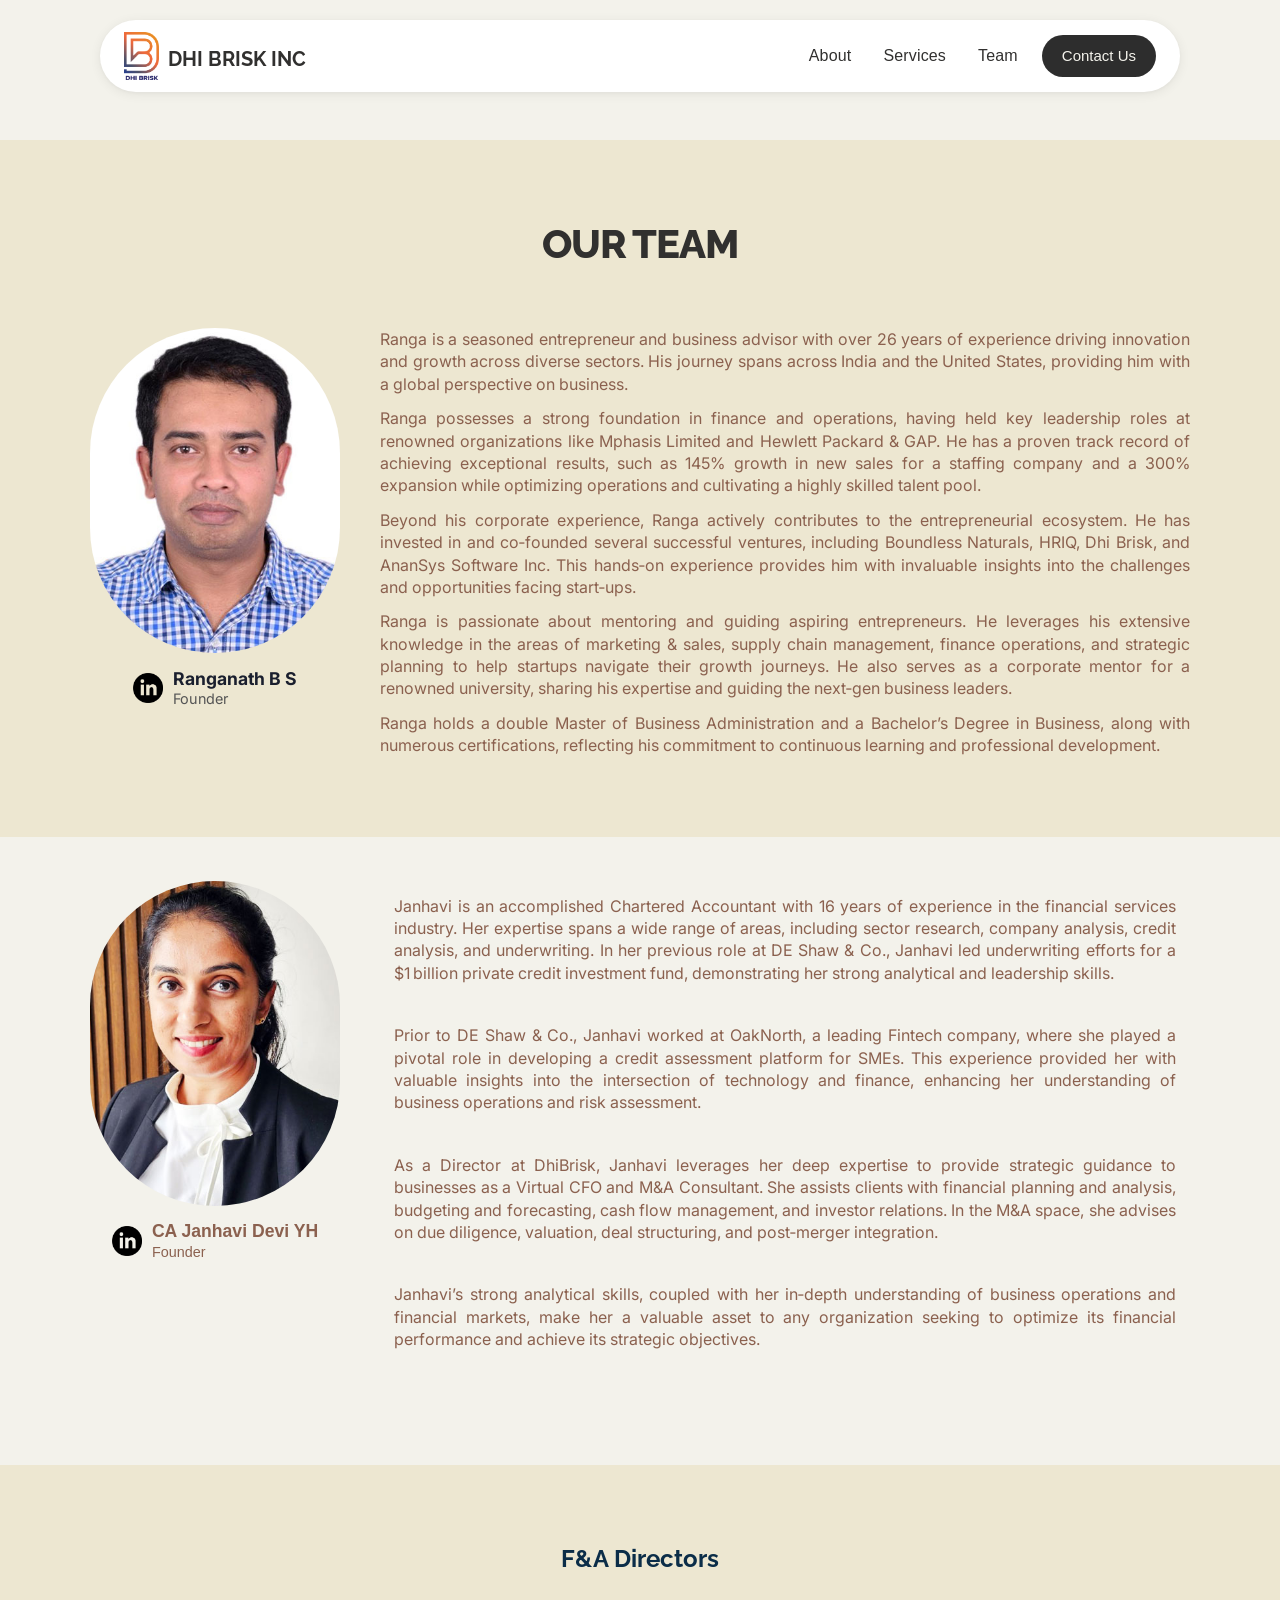
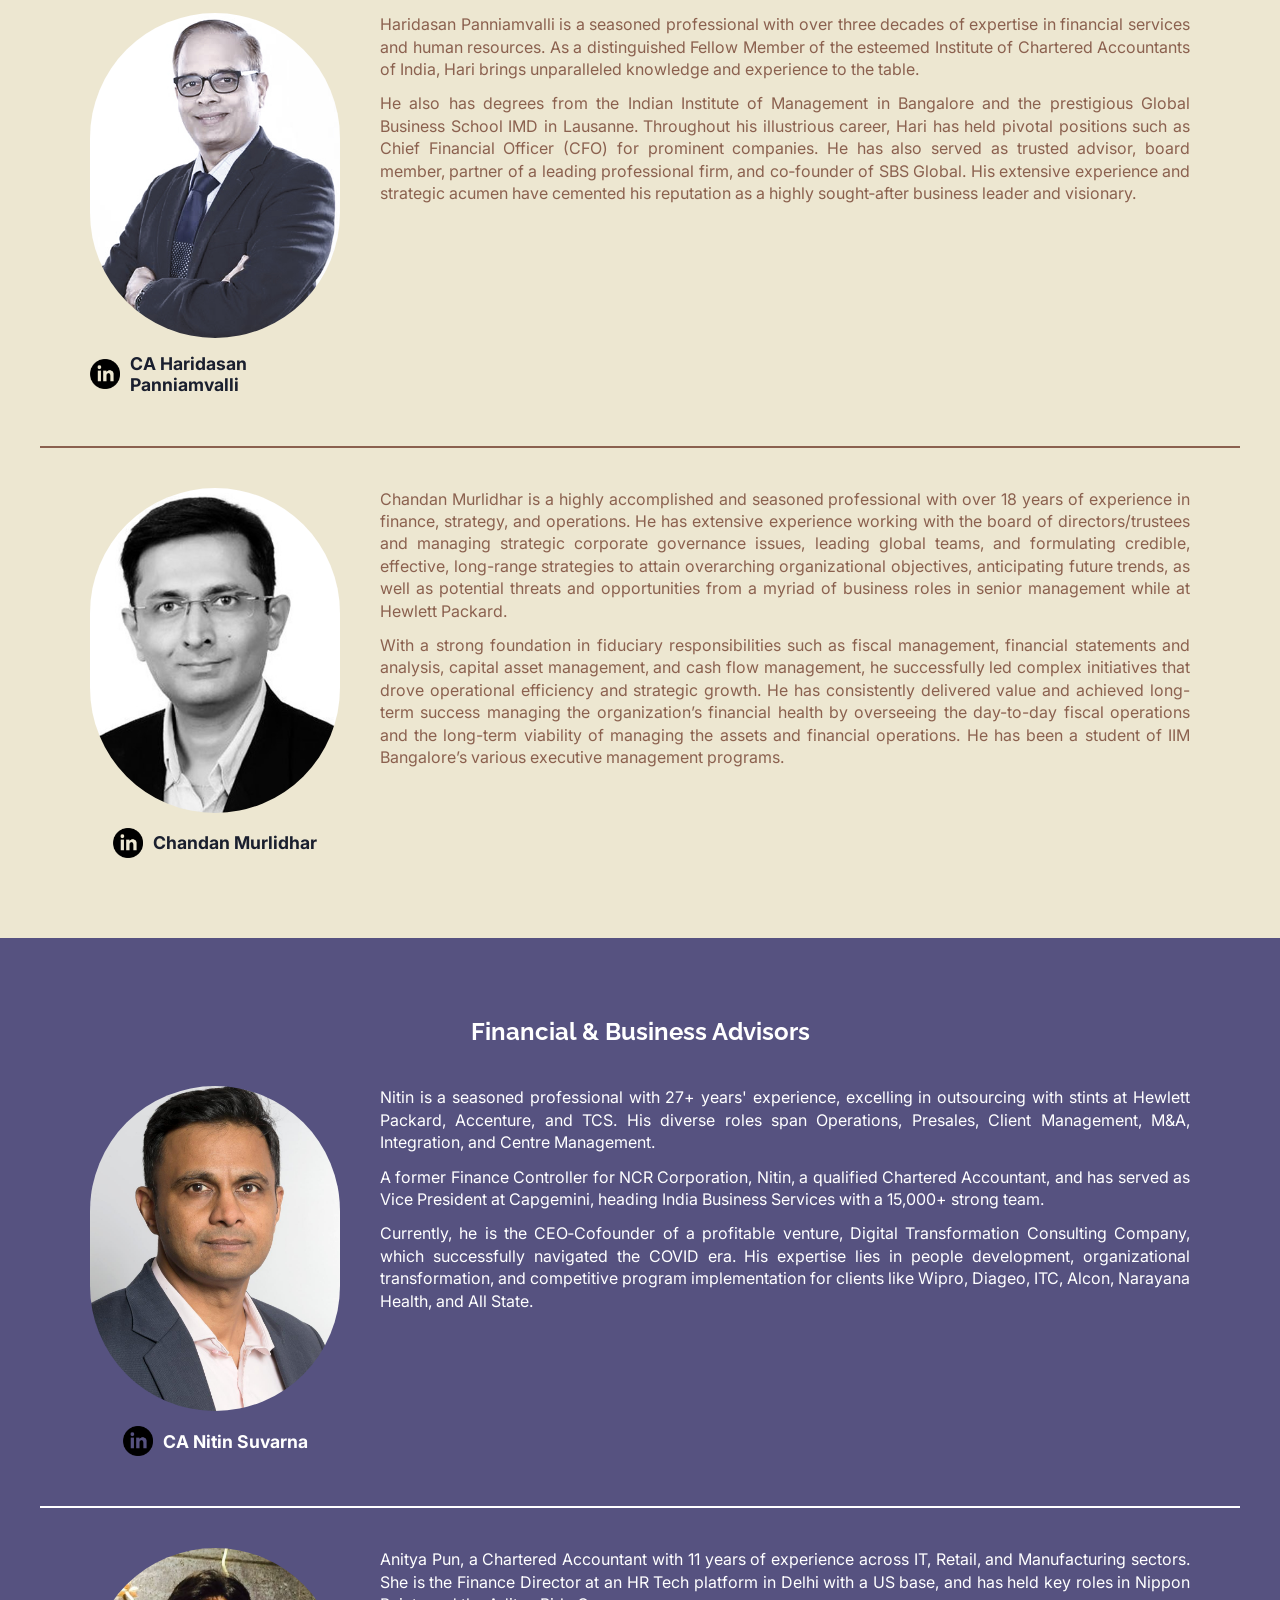
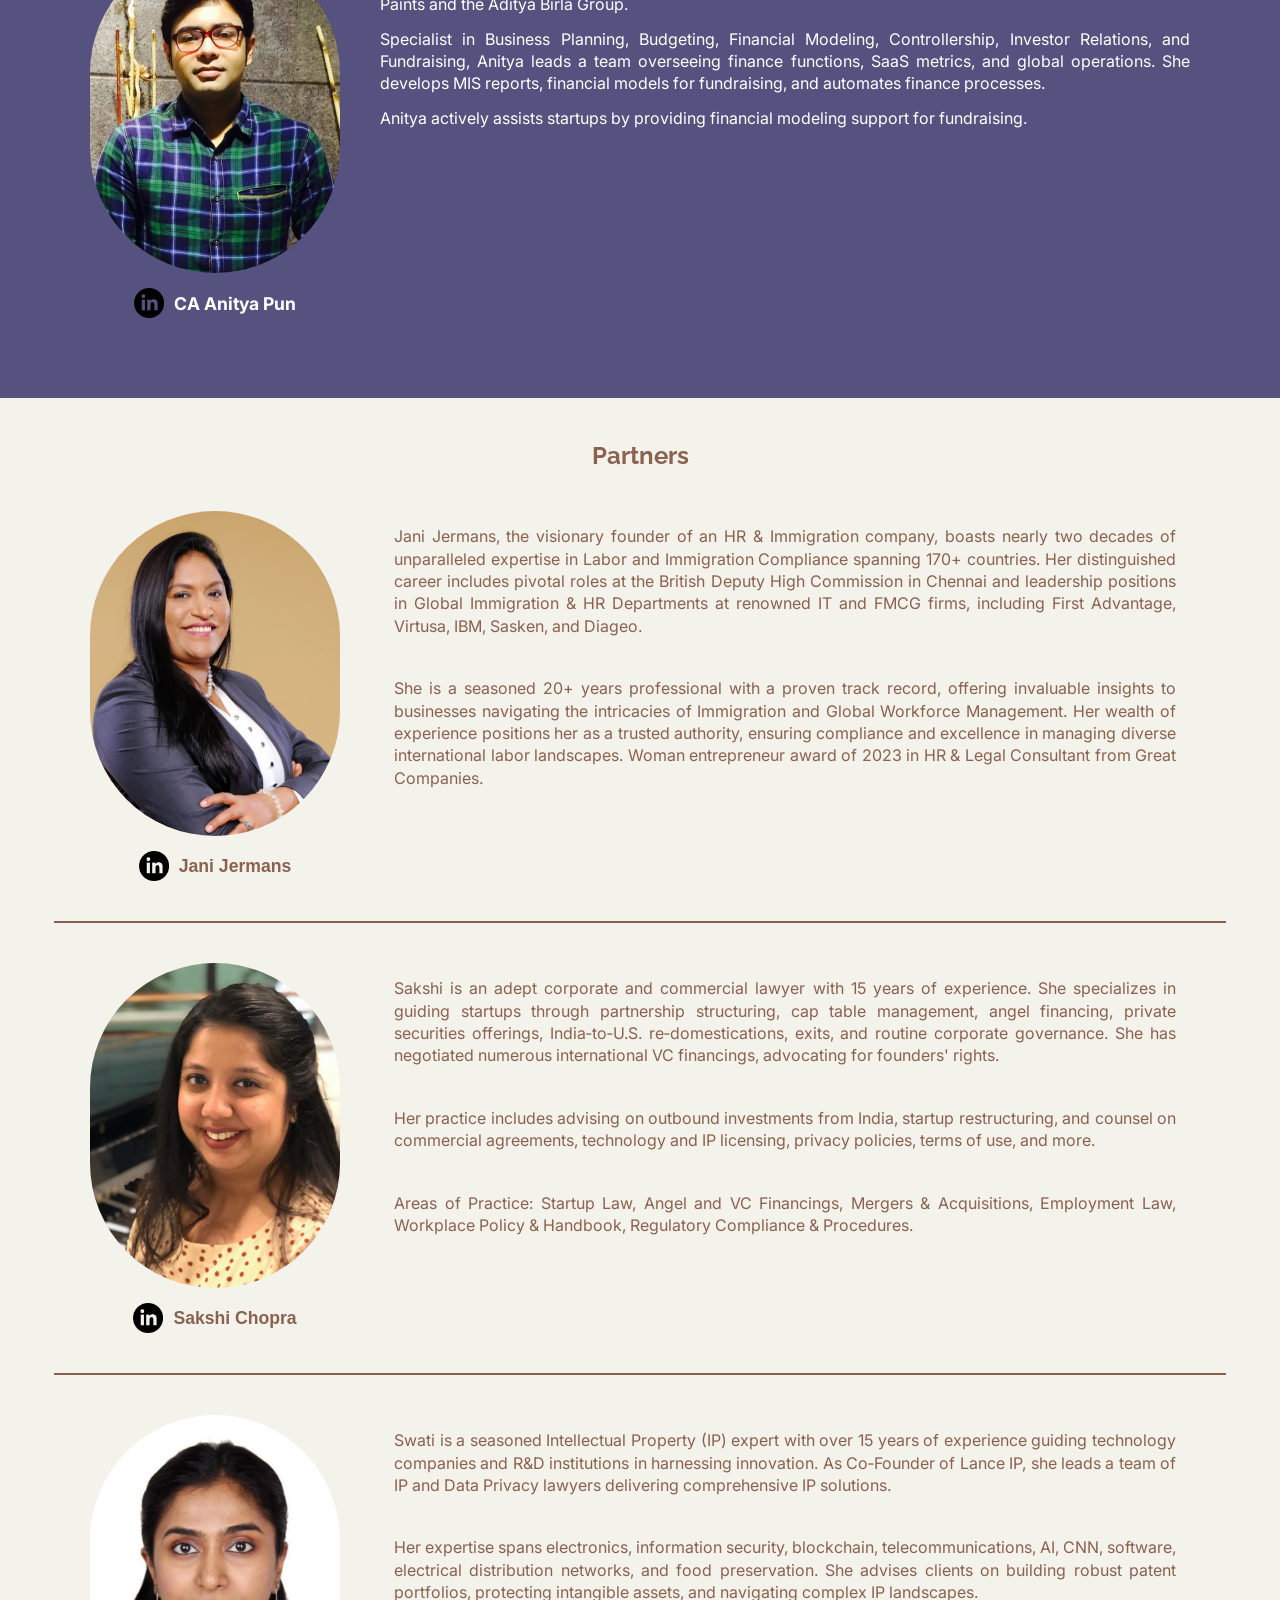
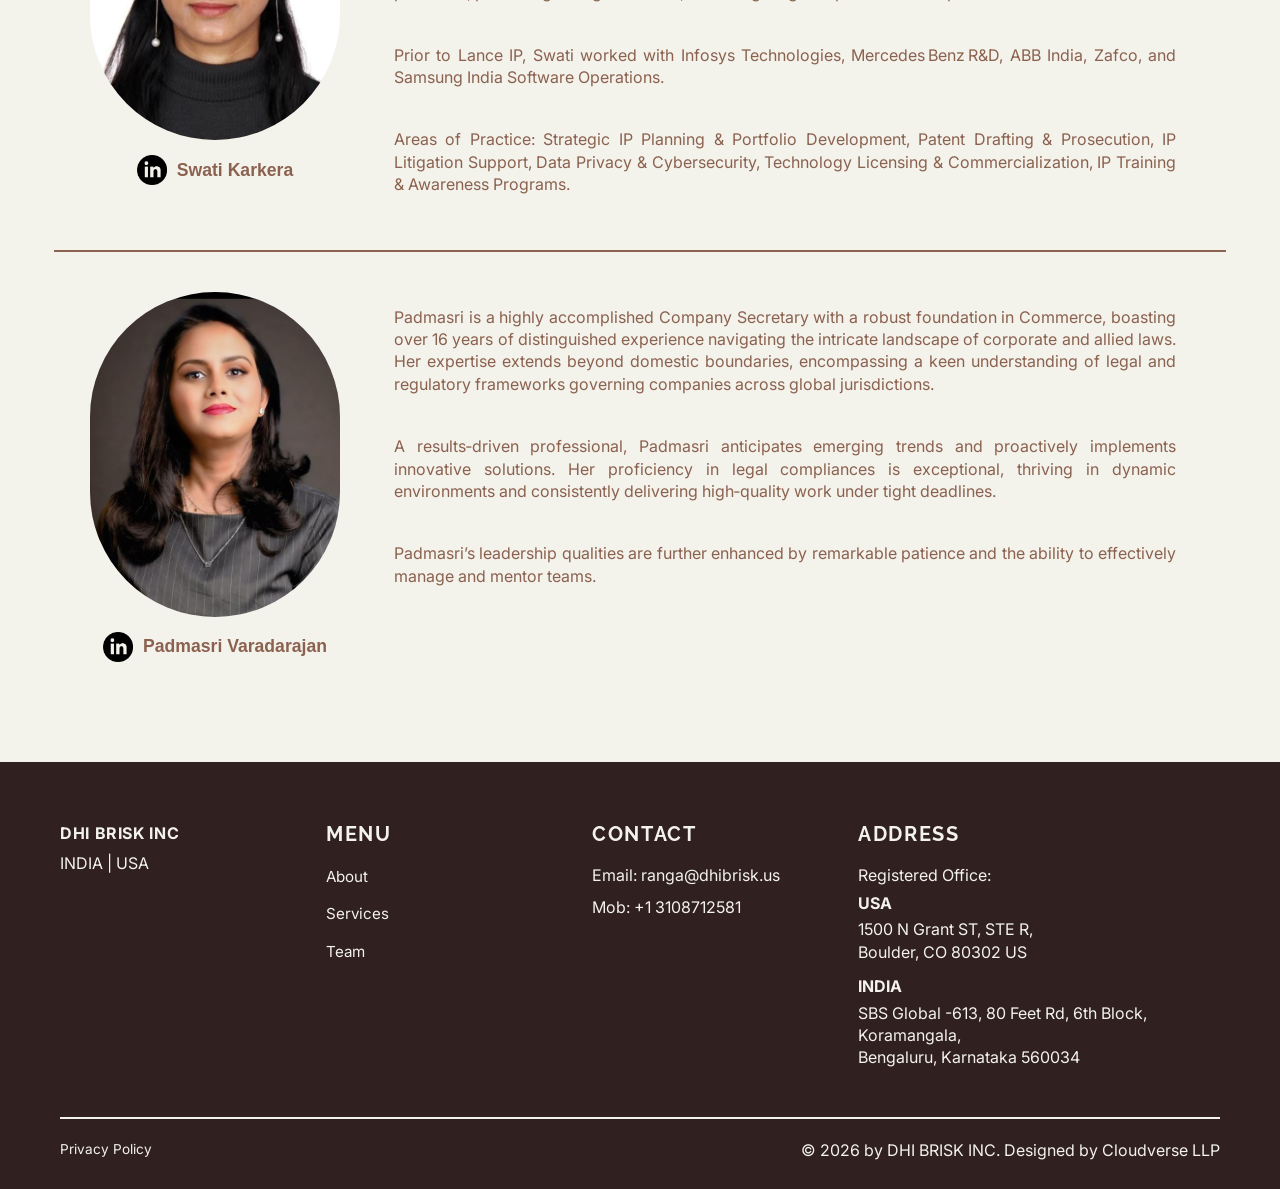
==== commit c43522d7: "all" ====
--- a/team.html
+++ b/team.html
@@ -11,7 +11,7 @@
   <link rel="preconnect" href="https://fonts.gstatic.com" crossorigin>
   <link href="https://fonts.googleapis.com/css2?family=Raleway:wght@400;500;600;700&family=Inter:wght@300;400;500&display=swap" rel="stylesheet">
   
-  <link rel="stylesheet" href="css/main.css?v=1.4" />
+  <link rel="stylesheet" href="css/main.css?v=1.6" />
   <link rel="stylesheet" href="css/responsive.css?v=1.5" />
 </head>
 <body>
--- a/css/main.css
+++ b/css/main.css
@@ -2245,7 +2245,8 @@
 }
 
 .contact-us {
-  padding: 80px 0;
+  padding: 80px 60px;
+  box-sizing: border-box;
 }
 
 .about p,
@@ -2263,9 +2264,12 @@
 
   .about,
   .services,
-  .contact-us,
   .team {
     padding: 50px 0;
+  }
+
+  .contact-us {
+    padding: 50px 24px;
   }
 }
 
@@ -2388,4 +2392,8 @@
 .team strong,
 .team-bio-text {
   color: #8B614F !important;
+}
+
+.team-bio-text {
+  text-align: justify !important;
 }
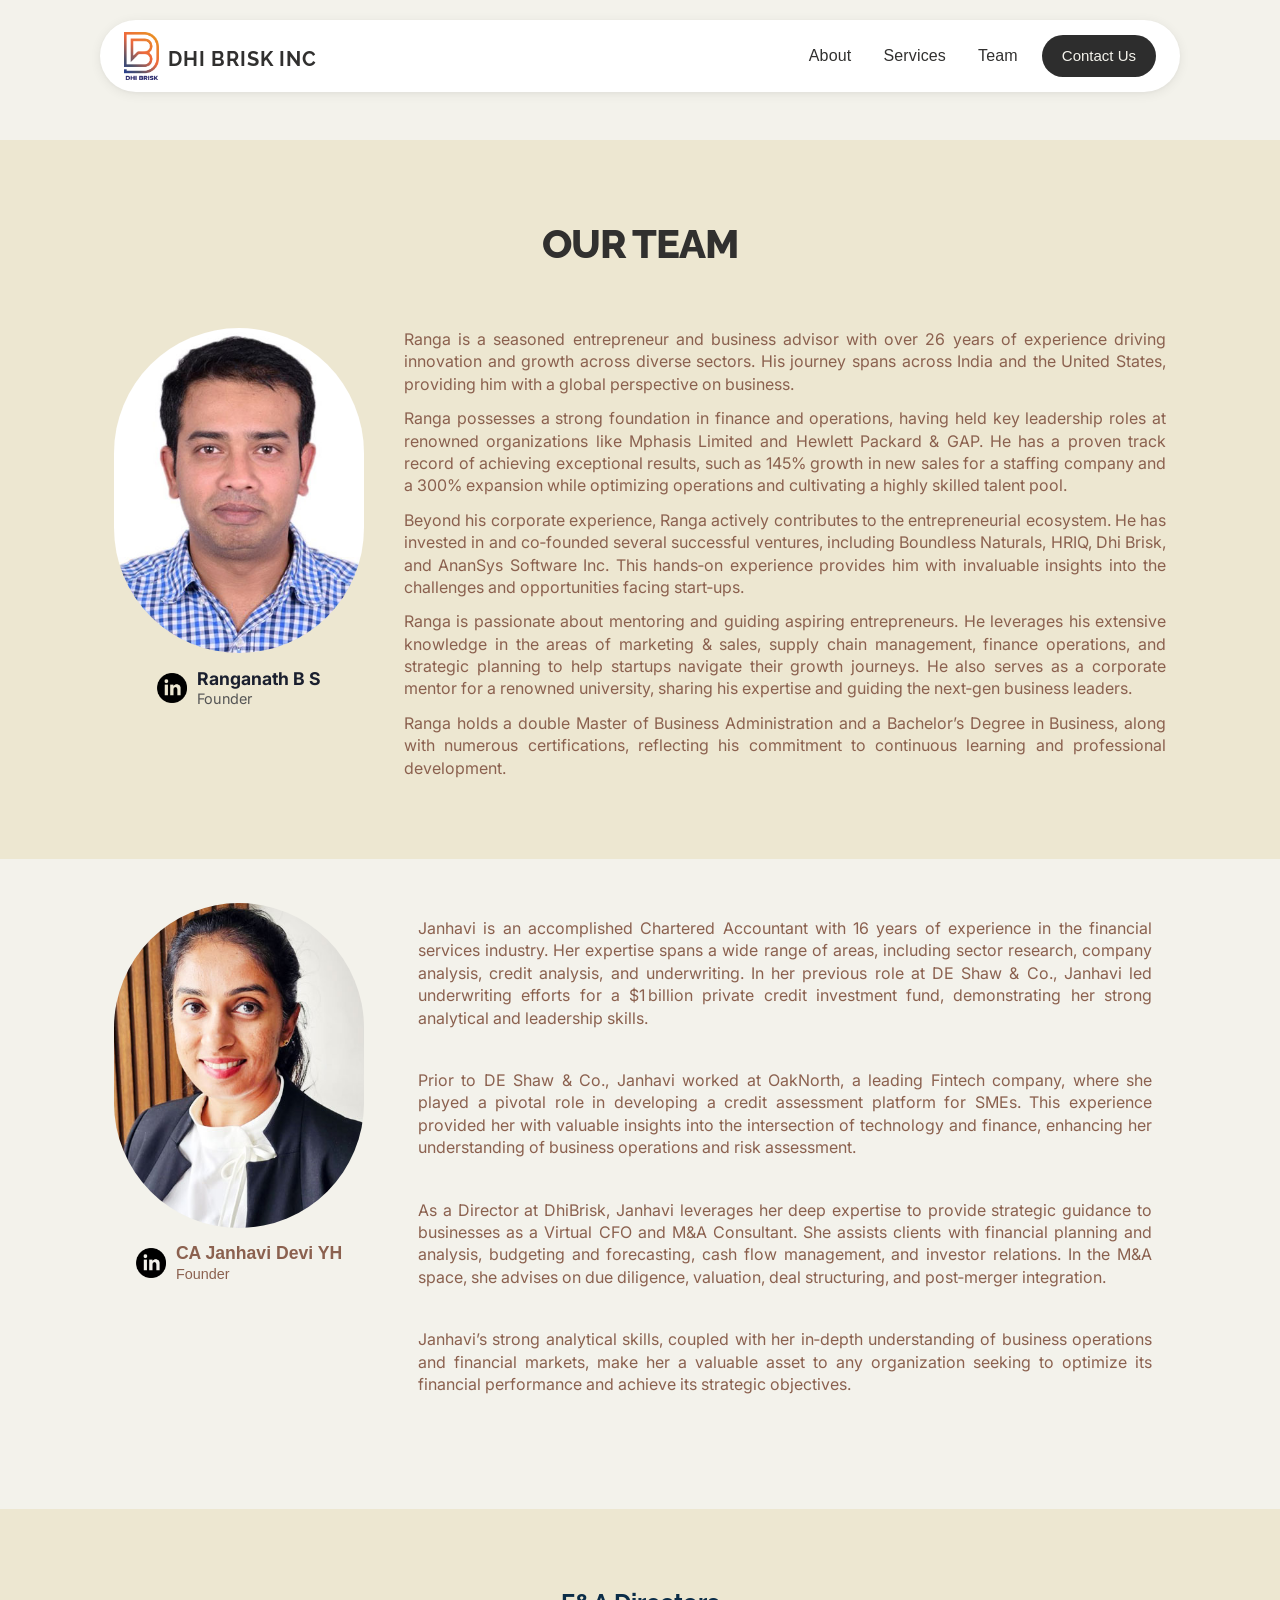
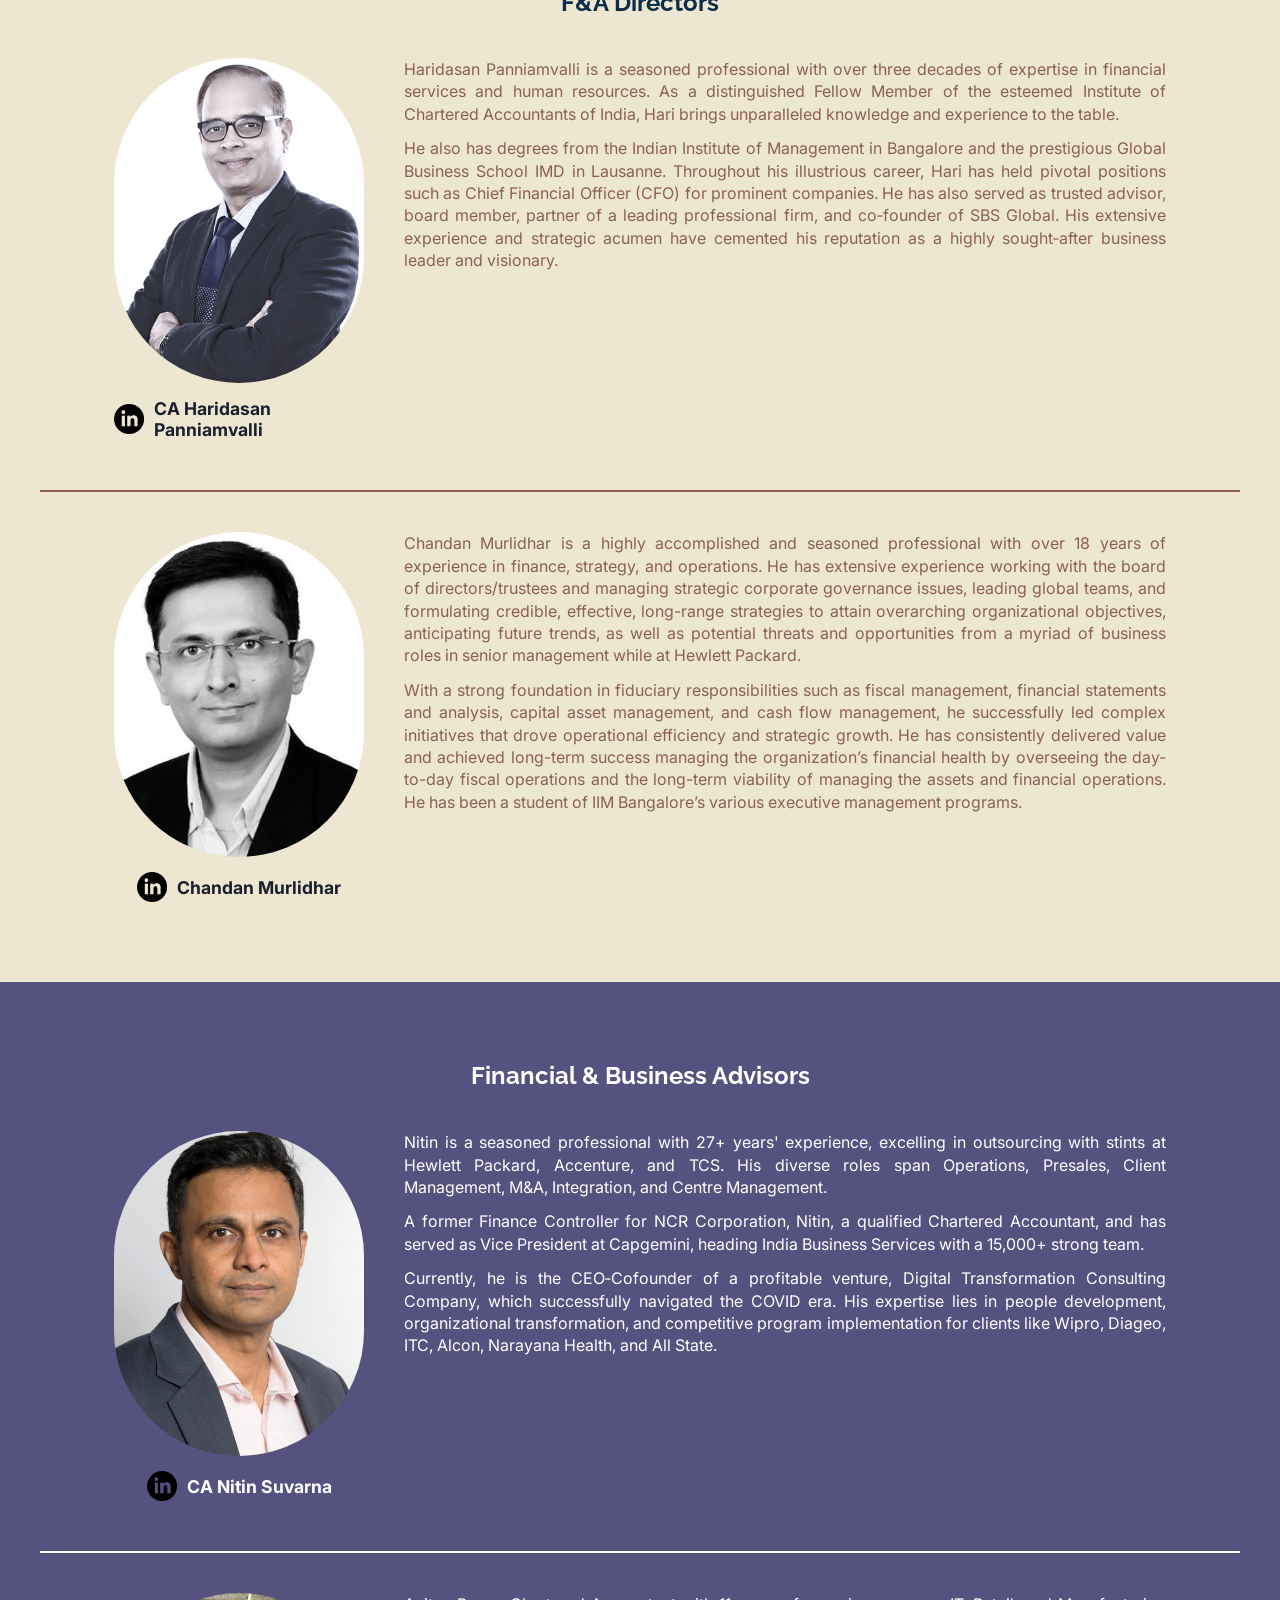
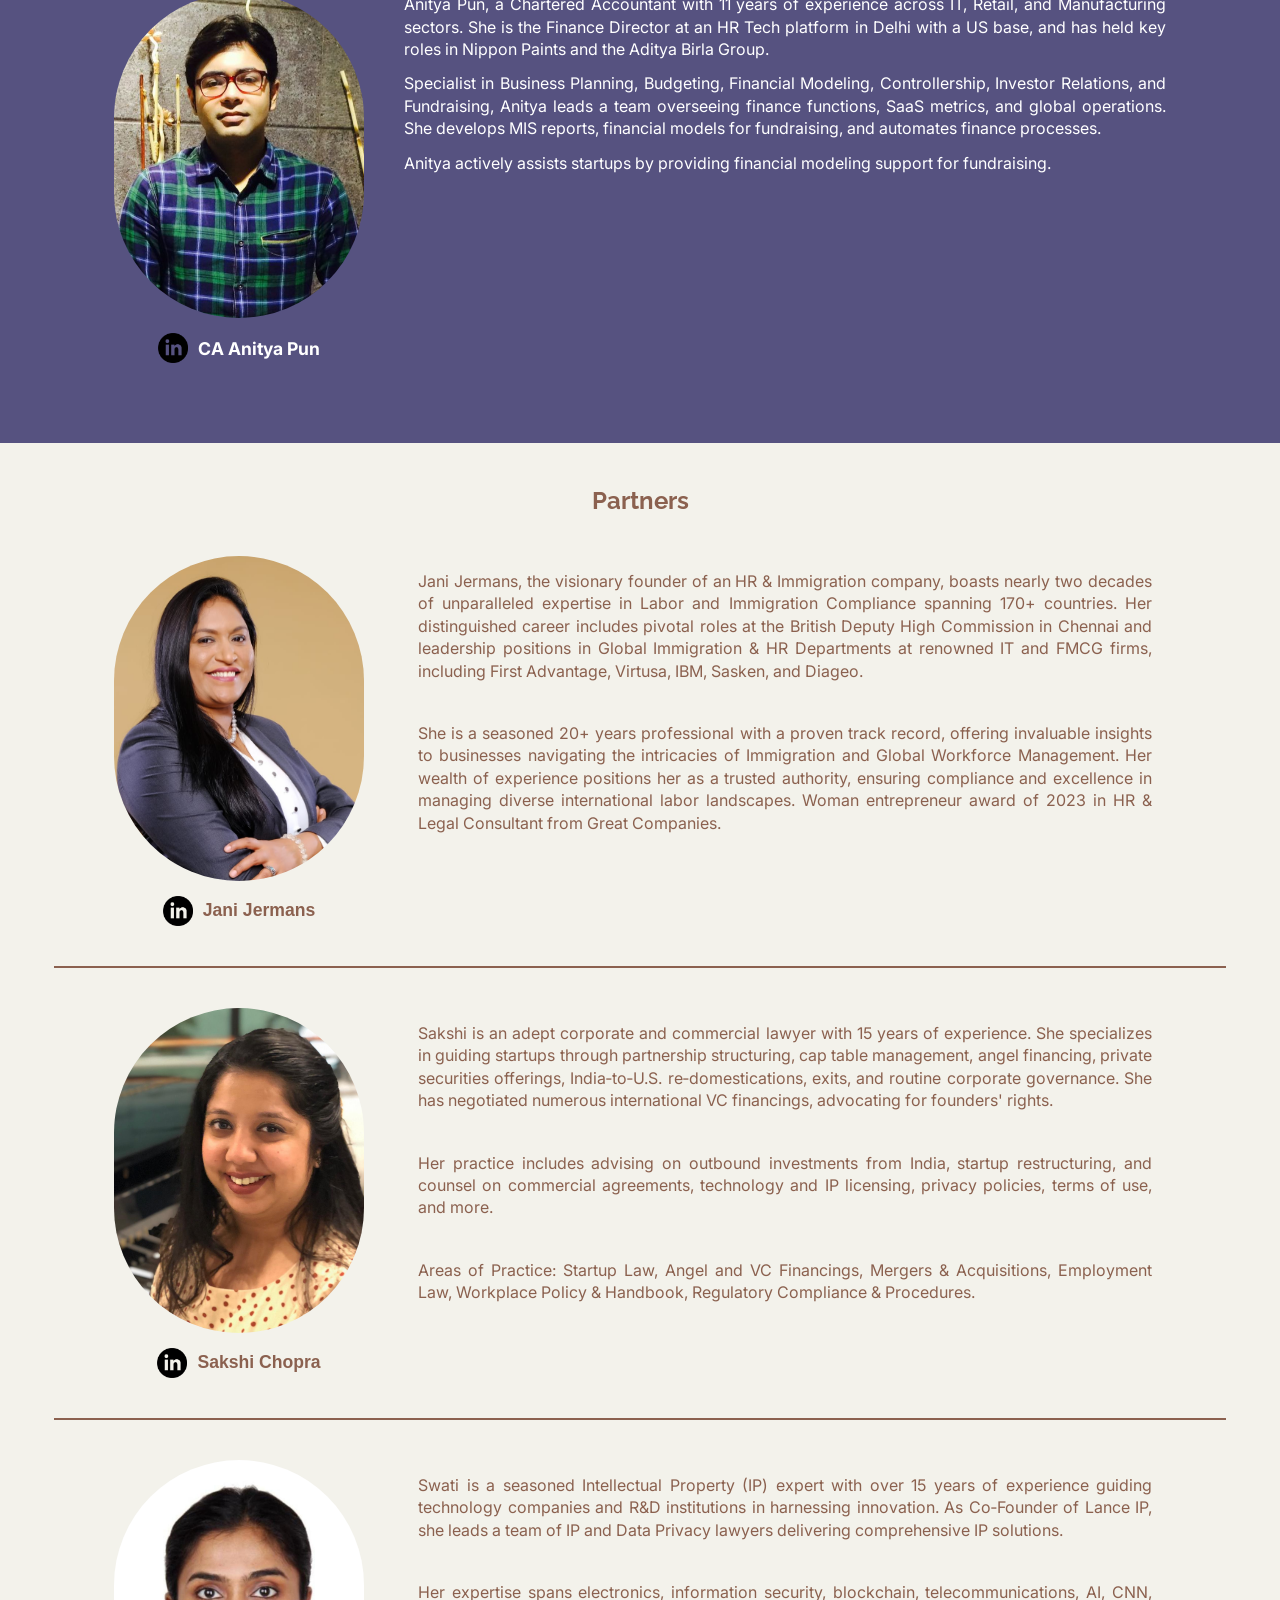
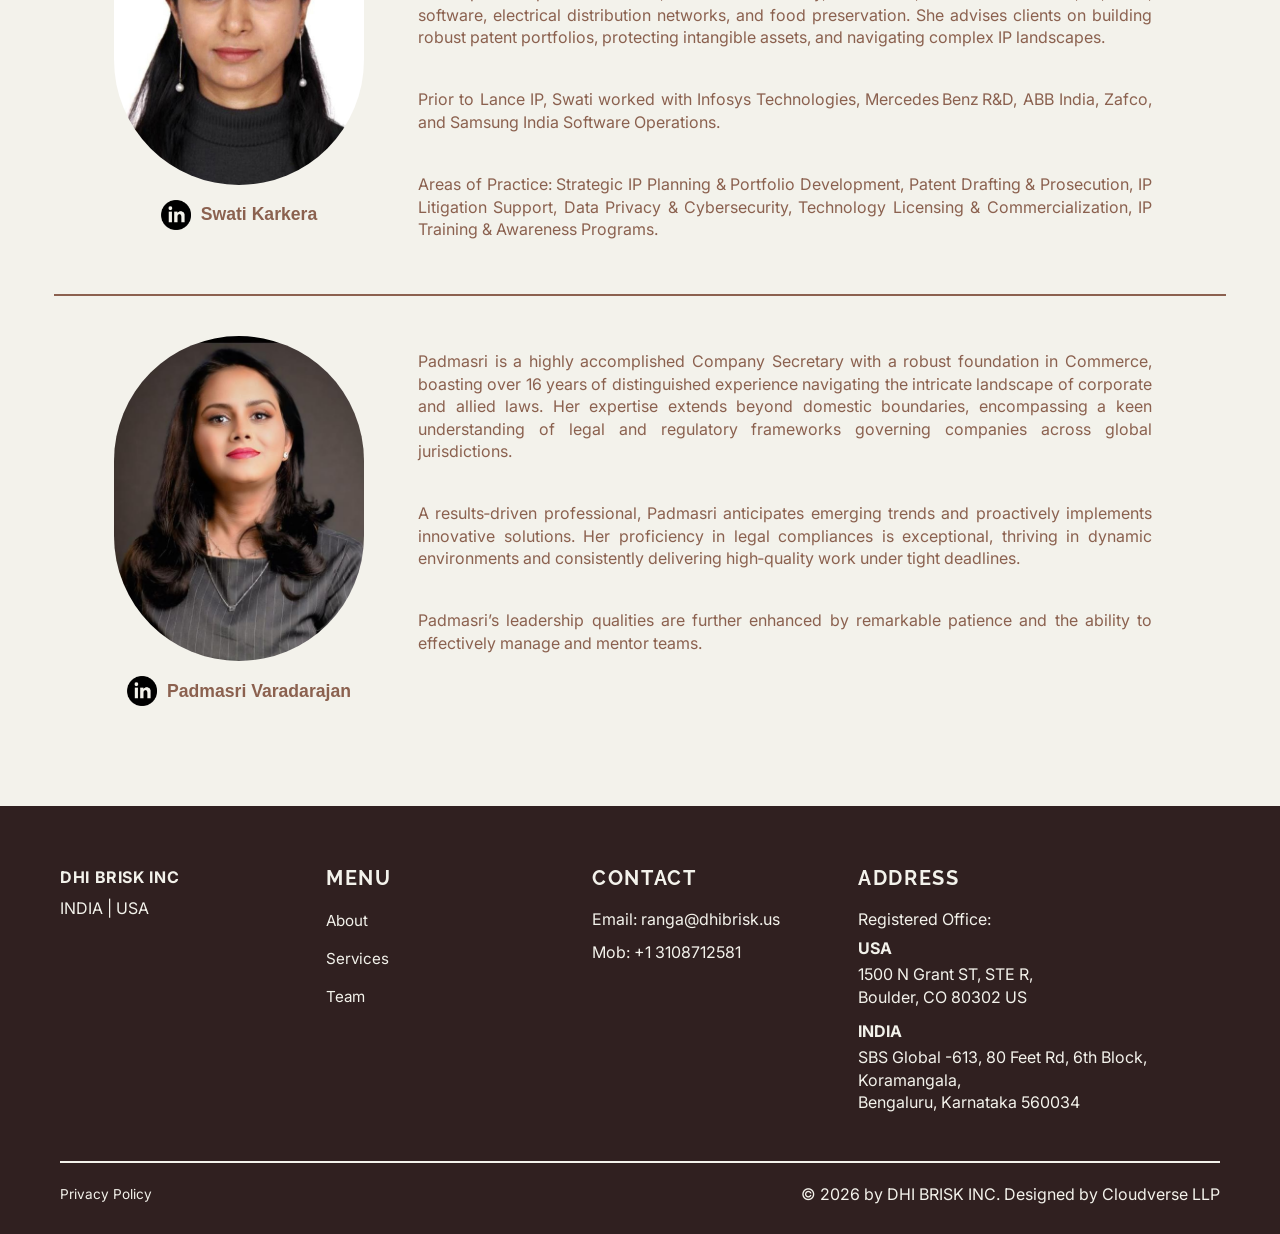
==== commit 47880322: "all" ====
--- a/team.html
+++ b/team.html
@@ -11,8 +11,8 @@
   <link rel="preconnect" href="https://fonts.gstatic.com" crossorigin>
   <link href="https://fonts.googleapis.com/css2?family=Raleway:wght@400;500;600;700&family=Inter:wght@300;400;500&display=swap" rel="stylesheet">
   
-  <link rel="stylesheet" href="css/main.css?v=1.6" />
-  <link rel="stylesheet" href="css/responsive.css?v=1.5" />
+  <link rel="stylesheet" href="css/main.css?v=1.7" />
+  <link rel="stylesheet" href="css/responsive.css?v=1.7" />
 </head>
 <body>
   <!-- ================================================
--- a/css/main.css
+++ b/css/main.css
@@ -501,8 +501,6 @@
   color: #31302F; /* requested color */
   width: 144.35px; /* requested width */
   height: 25.38px; /* requested height */
-}
-  color: #1a1a1a;
   letter-spacing: 0.04em;
   text-transform: uppercase;
 }
@@ -601,10 +599,6 @@
 .hero-composition {
   opacity: 0;
   animation: slideInFromLeft 1.5s ease-out forwards 0.6s; /* image appears after text */
-}
-
-  color: #2d2d2d;
-  font-weight: 500;
 }
 
 .nav-actions {
@@ -1605,6 +1599,8 @@
   .contact-us-inner {
     flex-direction: column;
     gap: 40px;
+    align-items: stretch;
+    width: 100%;
   }
 
   .contact-us-left {
@@ -1790,11 +1786,12 @@
   align-items: flex-start;
   max-width: 1100px;
   margin: 0 auto;
+  padding: 0 24px;
+  box-sizing: border-box;
 }
 
 .team-member-detail.ranga-section {
   background-color: transparent !important;
-  padding: 0;
   border-radius: 0;
   margin-bottom: 0;
 }
@@ -1828,8 +1825,11 @@
     flex: none;
     width: 80%;
   }
-}
-
+
+  .team-bio {
+    width: 100%;
+    align-self: stretch;
+  }
 }
 
 /* ============================================================
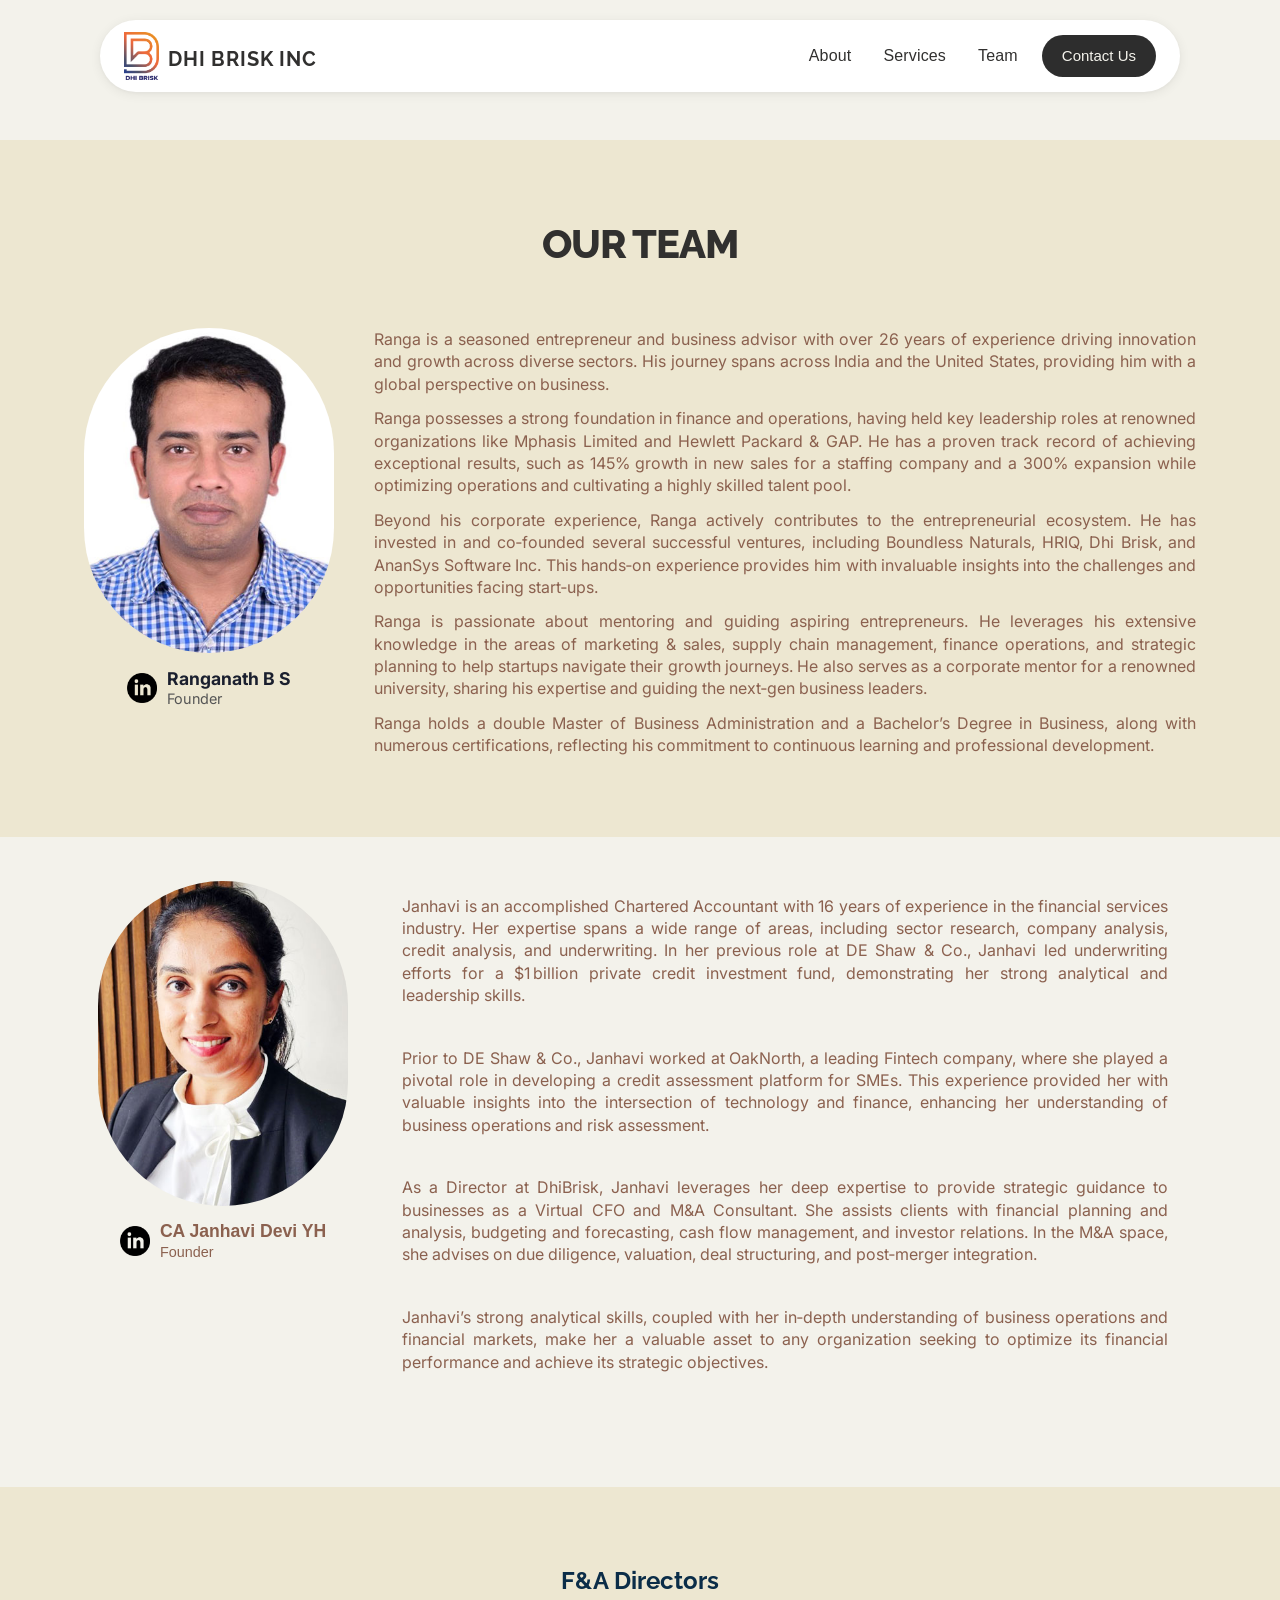
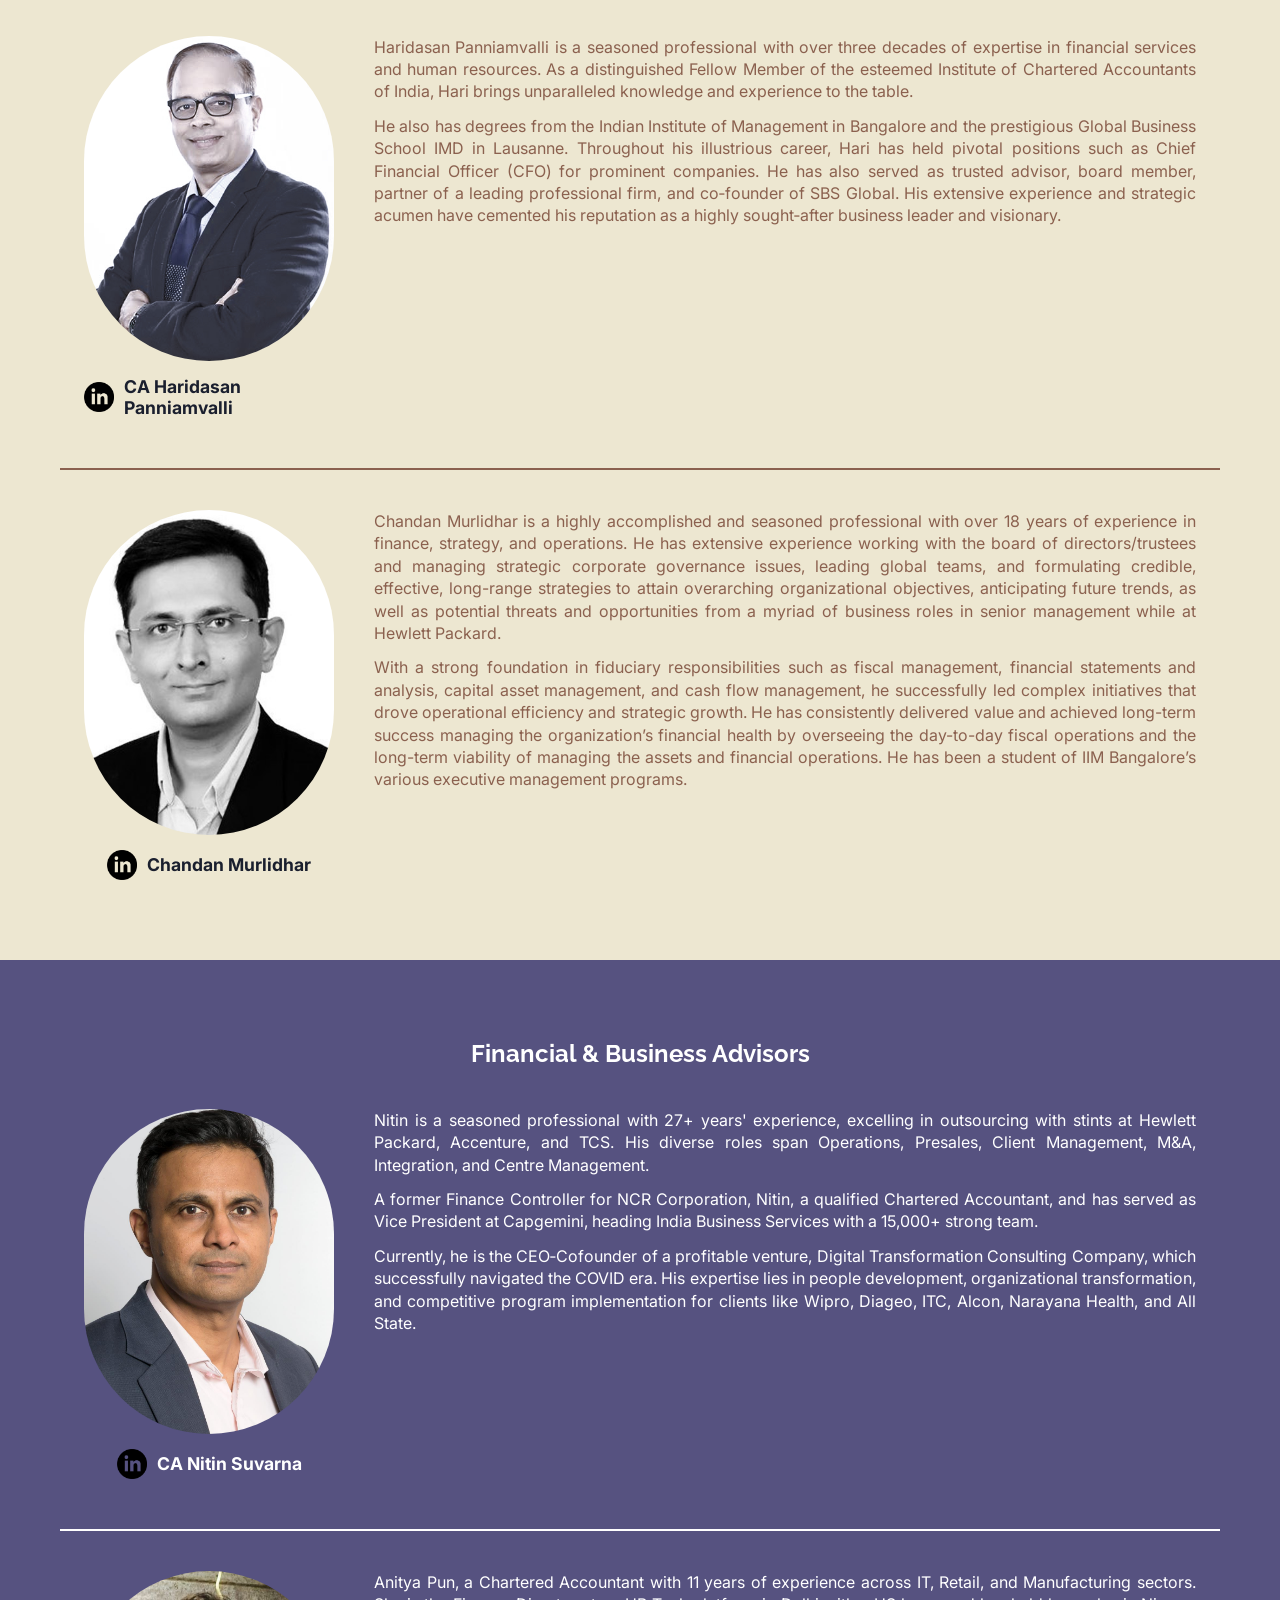
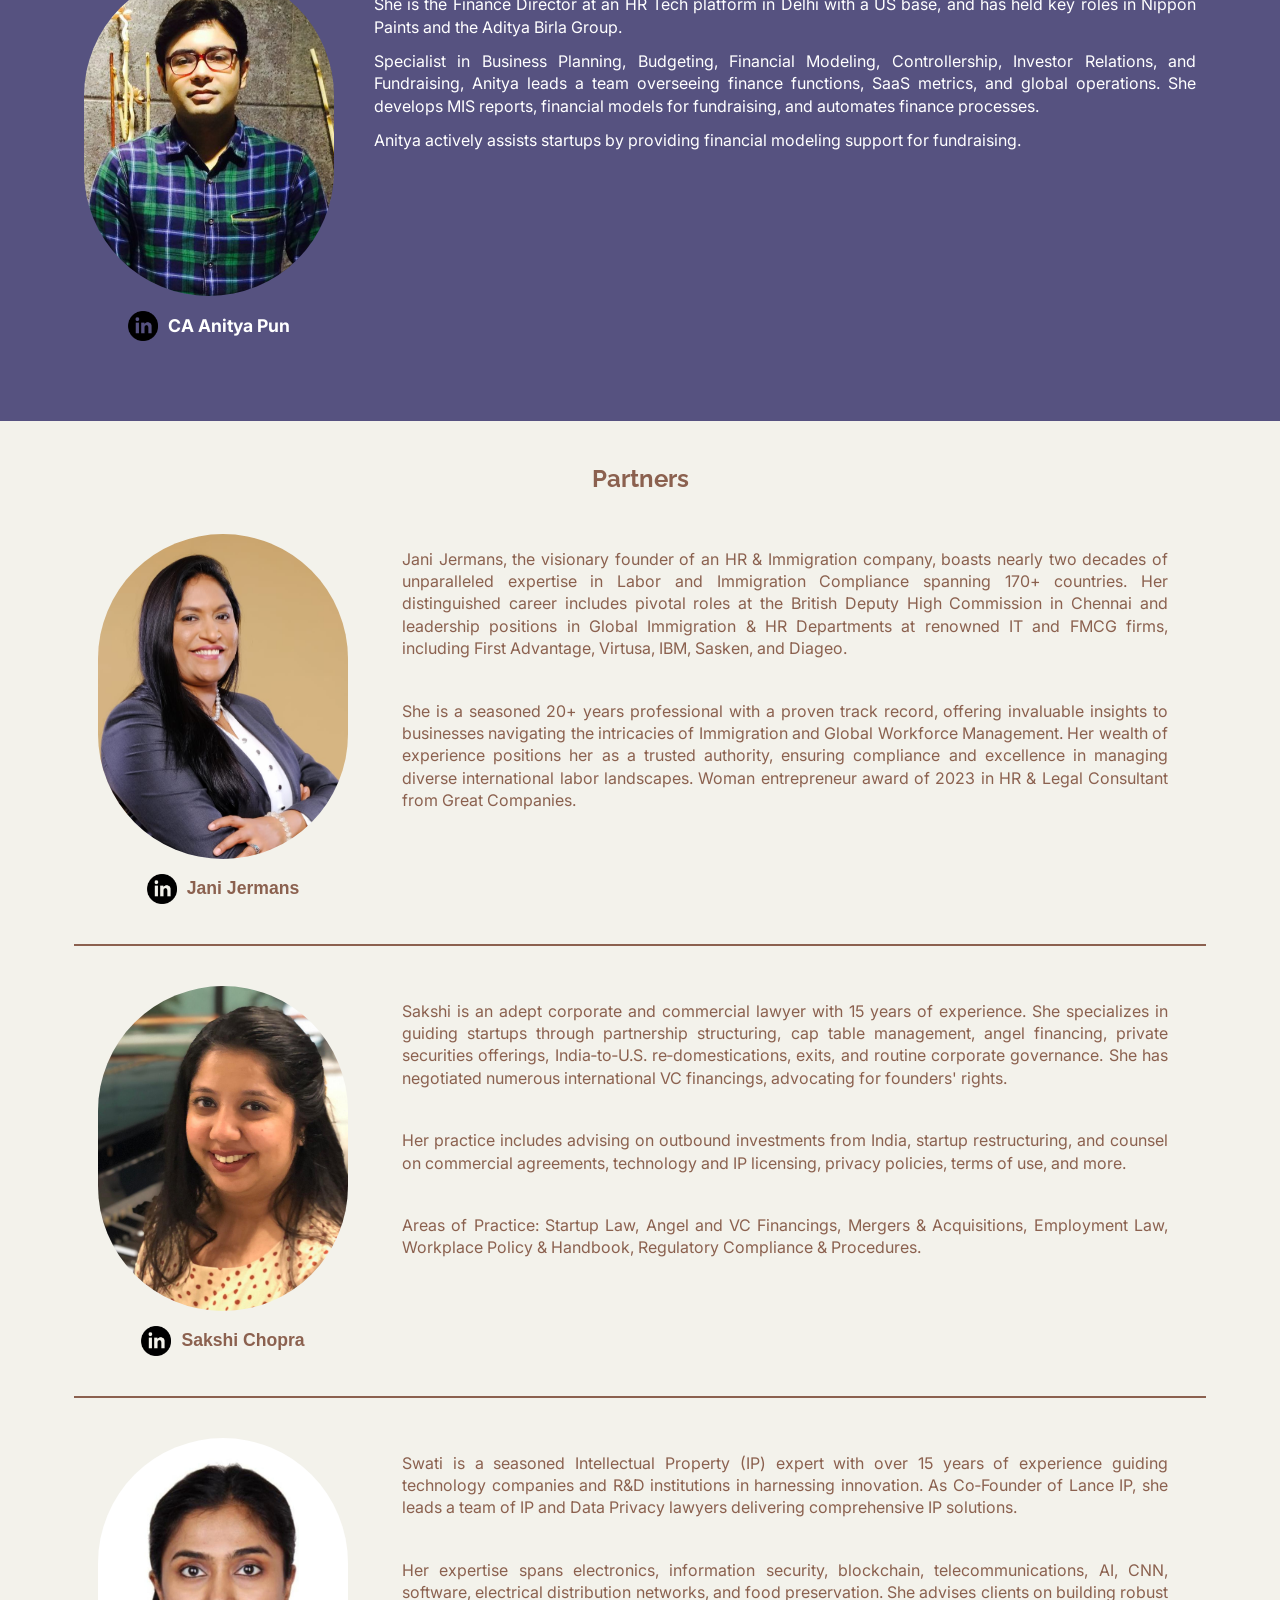
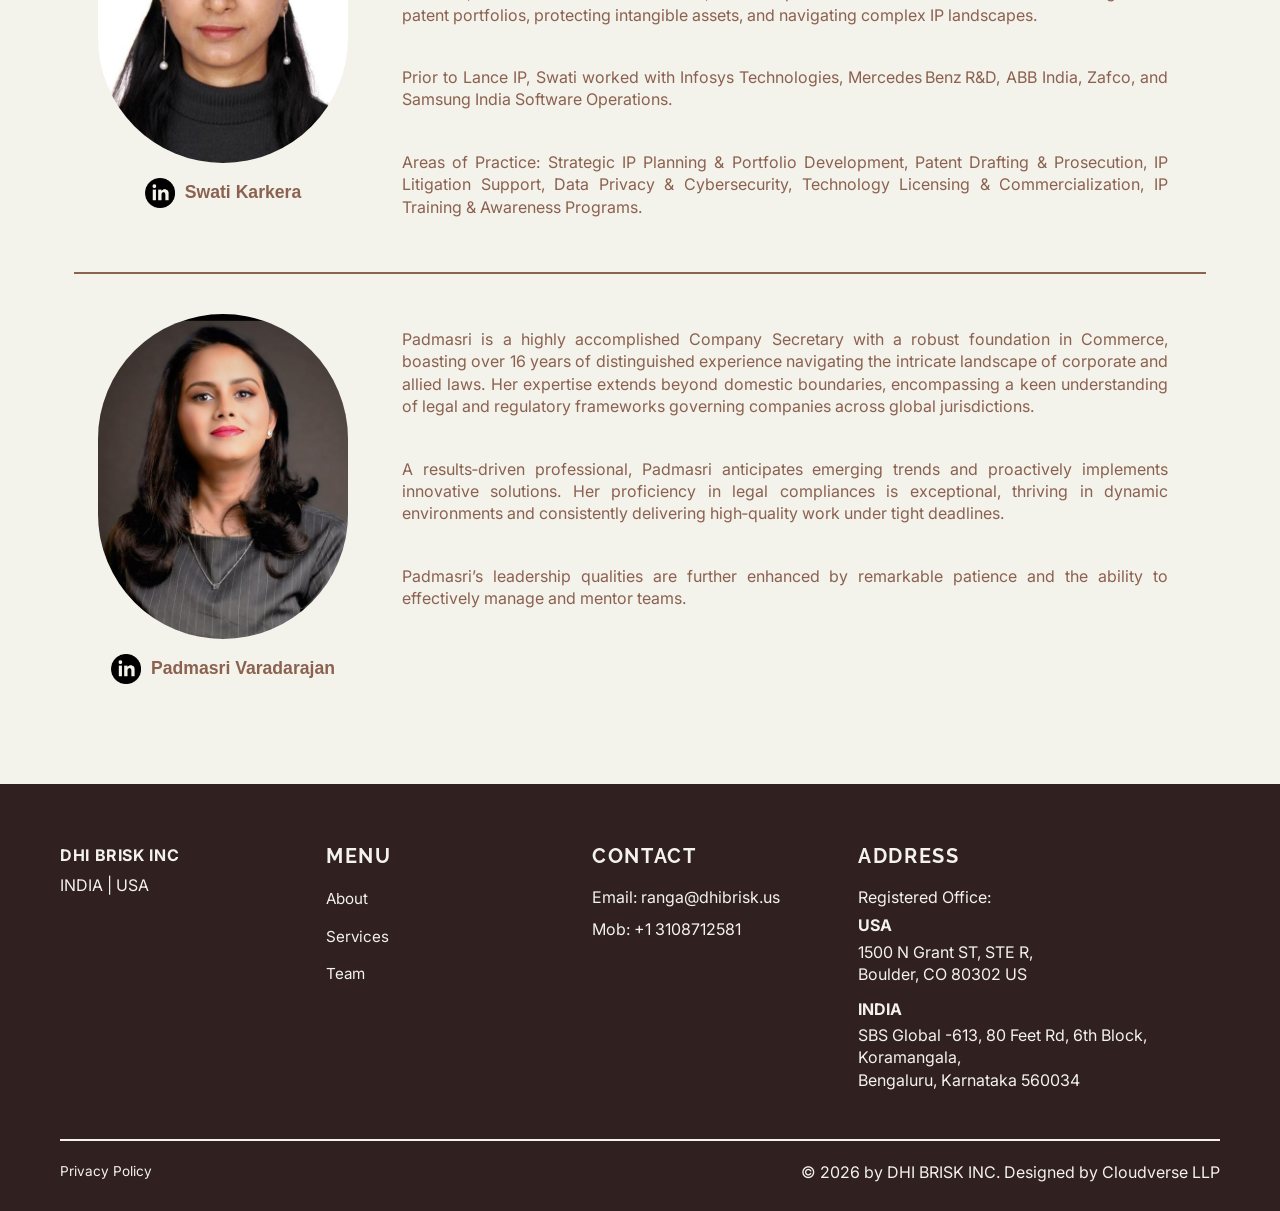
==== commit 4122b279: "all" ====
--- a/team.html
+++ b/team.html
@@ -11,8 +11,8 @@
   <link rel="preconnect" href="https://fonts.gstatic.com" crossorigin>
   <link href="https://fonts.googleapis.com/css2?family=Raleway:wght@400;500;600;700&family=Inter:wght@300;400;500&display=swap" rel="stylesheet">
   
-  <link rel="stylesheet" href="css/main.css?v=1.7" />
-  <link rel="stylesheet" href="css/responsive.css?v=1.7" />
+  <link rel="stylesheet" href="css/main.css?v=1.8" />
+  <link rel="stylesheet" href="css/responsive.css?v=1.8" />
 </head>
 <body>
   <!-- ================================================
--- a/css/main.css
+++ b/css/main.css
@@ -2396,4 +2396,28 @@
 
 .team-bio-text {
   text-align: justify !important;
+}
+
+/* Make team bio sections take full width of screen from left to right */
+.team-ranga-fullwidth .container,
+.team-fa-fullwidth .container,
+.team-advisors-fullwidth .container,
+.team .container {
+  max-width: 100% !important;
+  padding-left: 60px !important;
+  padding-right: 60px !important;
+}
+
+.team-member-detail {
+  max-width: 100% !important;
+}
+
+@media (max-width: 768px) {
+  .team-ranga-fullwidth .container,
+  .team-fa-fullwidth .container,
+  .team-advisors-fullwidth .container,
+  .team .container {
+    padding-left: 24px !important;
+    padding-right: 24px !important;
+  }
 }
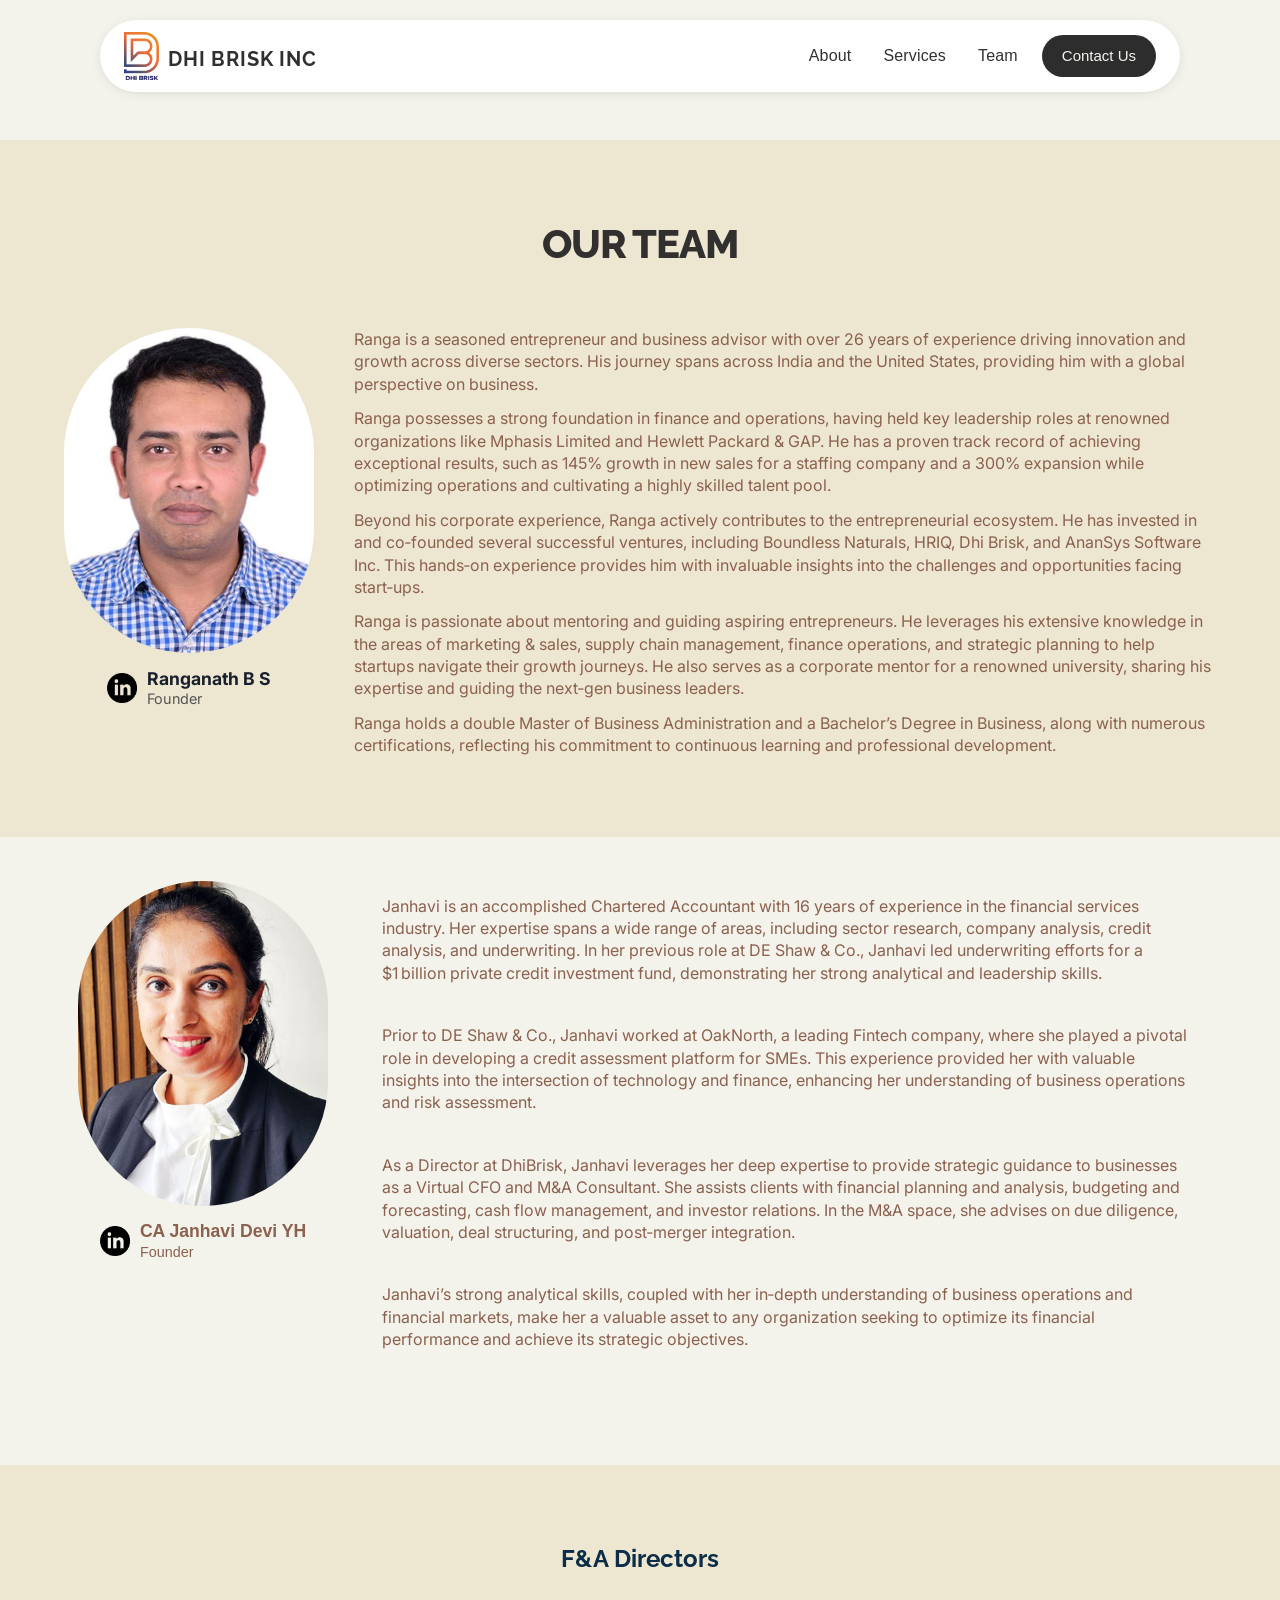
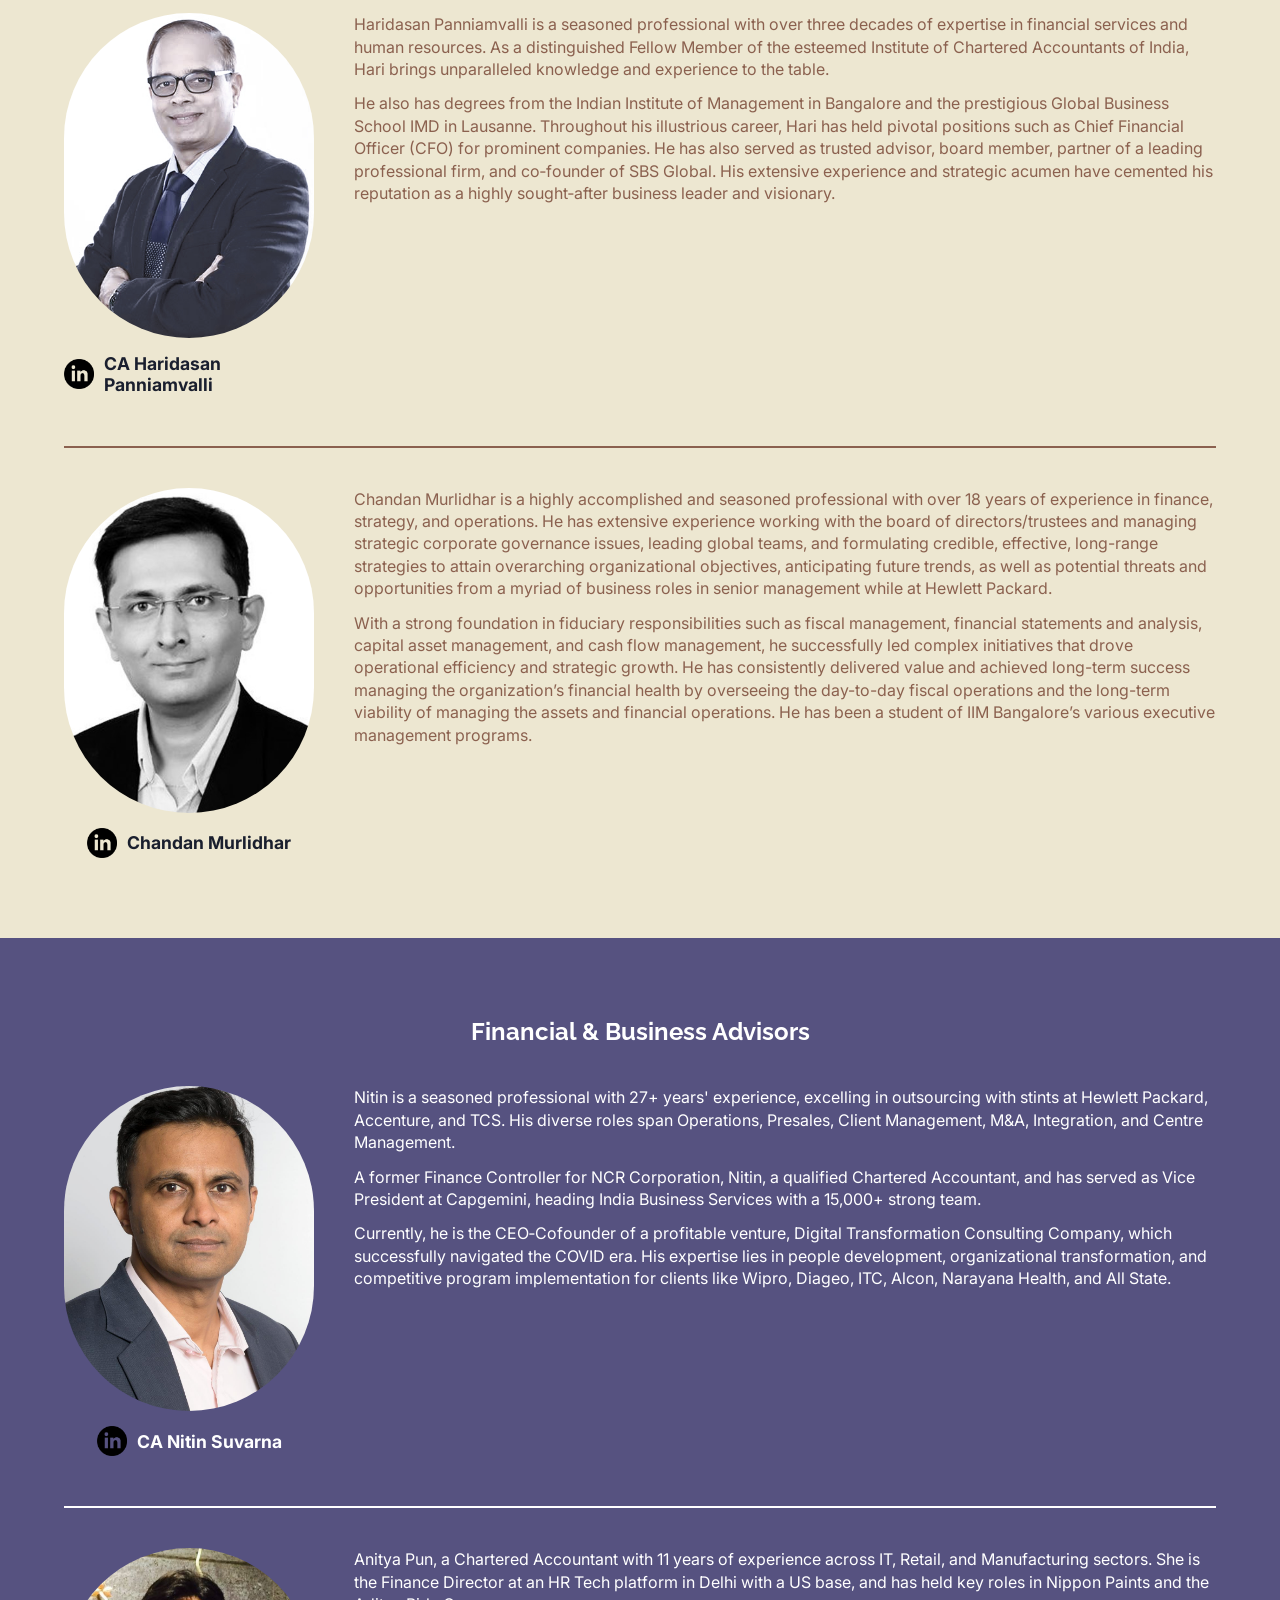
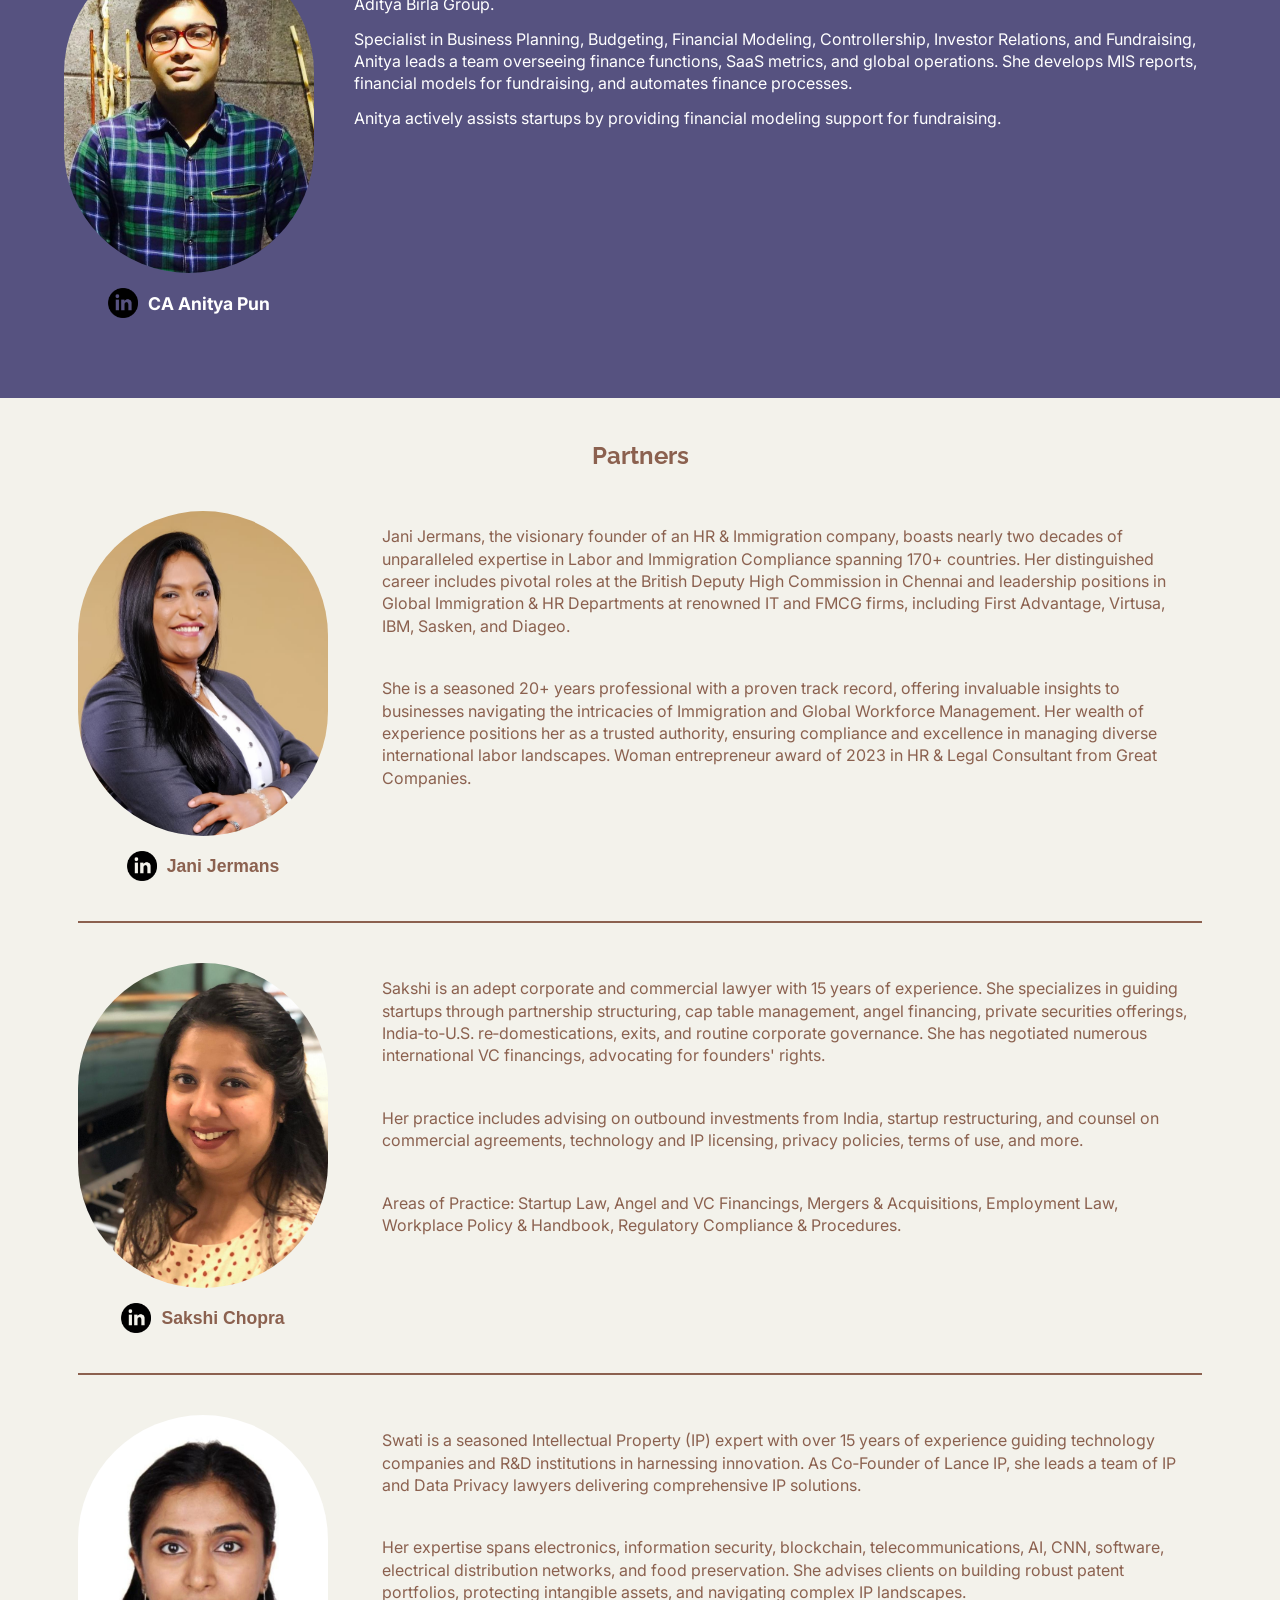
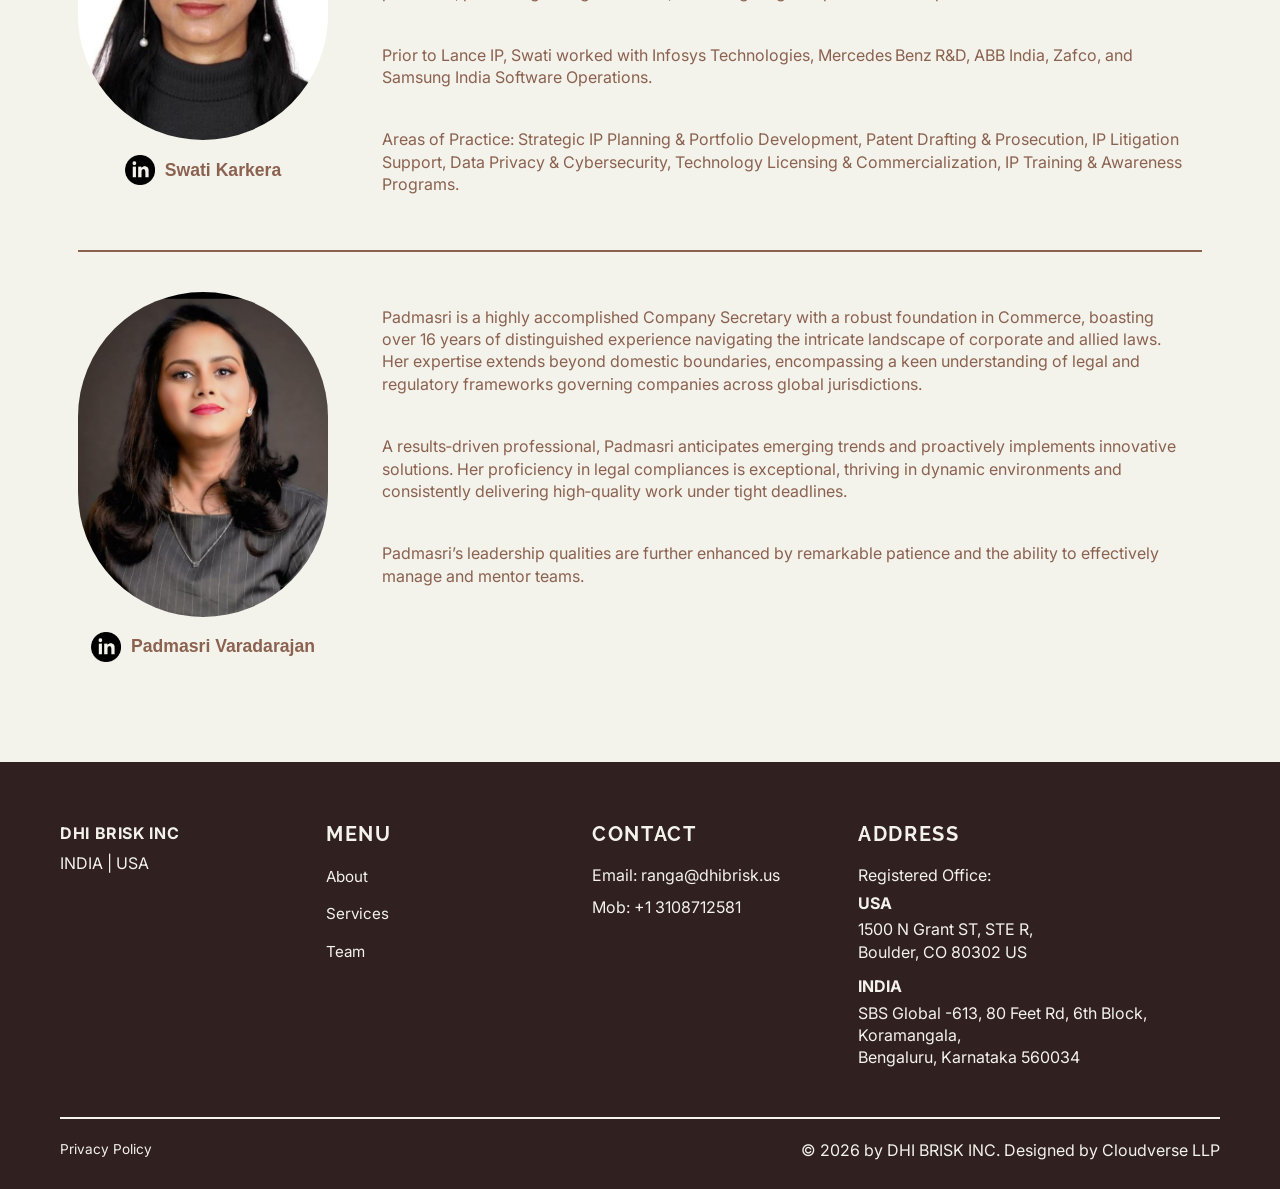
==== commit 405da86f: "all" ====
--- a/team.html
+++ b/team.html
@@ -11,8 +11,8 @@
   <link rel="preconnect" href="https://fonts.gstatic.com" crossorigin>
   <link href="https://fonts.googleapis.com/css2?family=Raleway:wght@400;500;600;700&family=Inter:wght@300;400;500&display=swap" rel="stylesheet">
   
-  <link rel="stylesheet" href="css/main.css?v=1.8" />
-  <link rel="stylesheet" href="css/responsive.css?v=1.8" />
+  <link rel="stylesheet" href="css/main.css?v=2.0" />
+  <link rel="stylesheet" href="css/responsive.css?v=2.0" />
 </head>
 <body>
   <!-- ================================================
--- a/css/main.css
+++ b/css/main.css
@@ -2395,29 +2395,20 @@
 }
 
 .team-bio-text {
-  text-align: justify !important;
-}
-
-/* Make team bio sections take full width of screen from left to right */
+  text-align: left !important;
+}
+
+/* Align team containers exactly with About and Services sections */
 .team-ranga-fullwidth .container,
 .team-fa-fullwidth .container,
 .team-advisors-fullwidth .container,
 .team .container {
-  max-width: 100% !important;
-  padding-left: 60px !important;
-  padding-right: 60px !important;
+  max-width: 1440px !important;
+  padding-left: clamp(20px, 5vw, 80px) !important;
+  padding-right: clamp(20px, 5vw, 80px) !important;
 }
 
 .team-member-detail {
   max-width: 100% !important;
-}
-
-@media (max-width: 768px) {
-  .team-ranga-fullwidth .container,
-  .team-fa-fullwidth .container,
-  .team-advisors-fullwidth .container,
-  .team .container {
-    padding-left: 24px !important;
-    padding-right: 24px !important;
-  }
+  padding: 0 !important;
 }
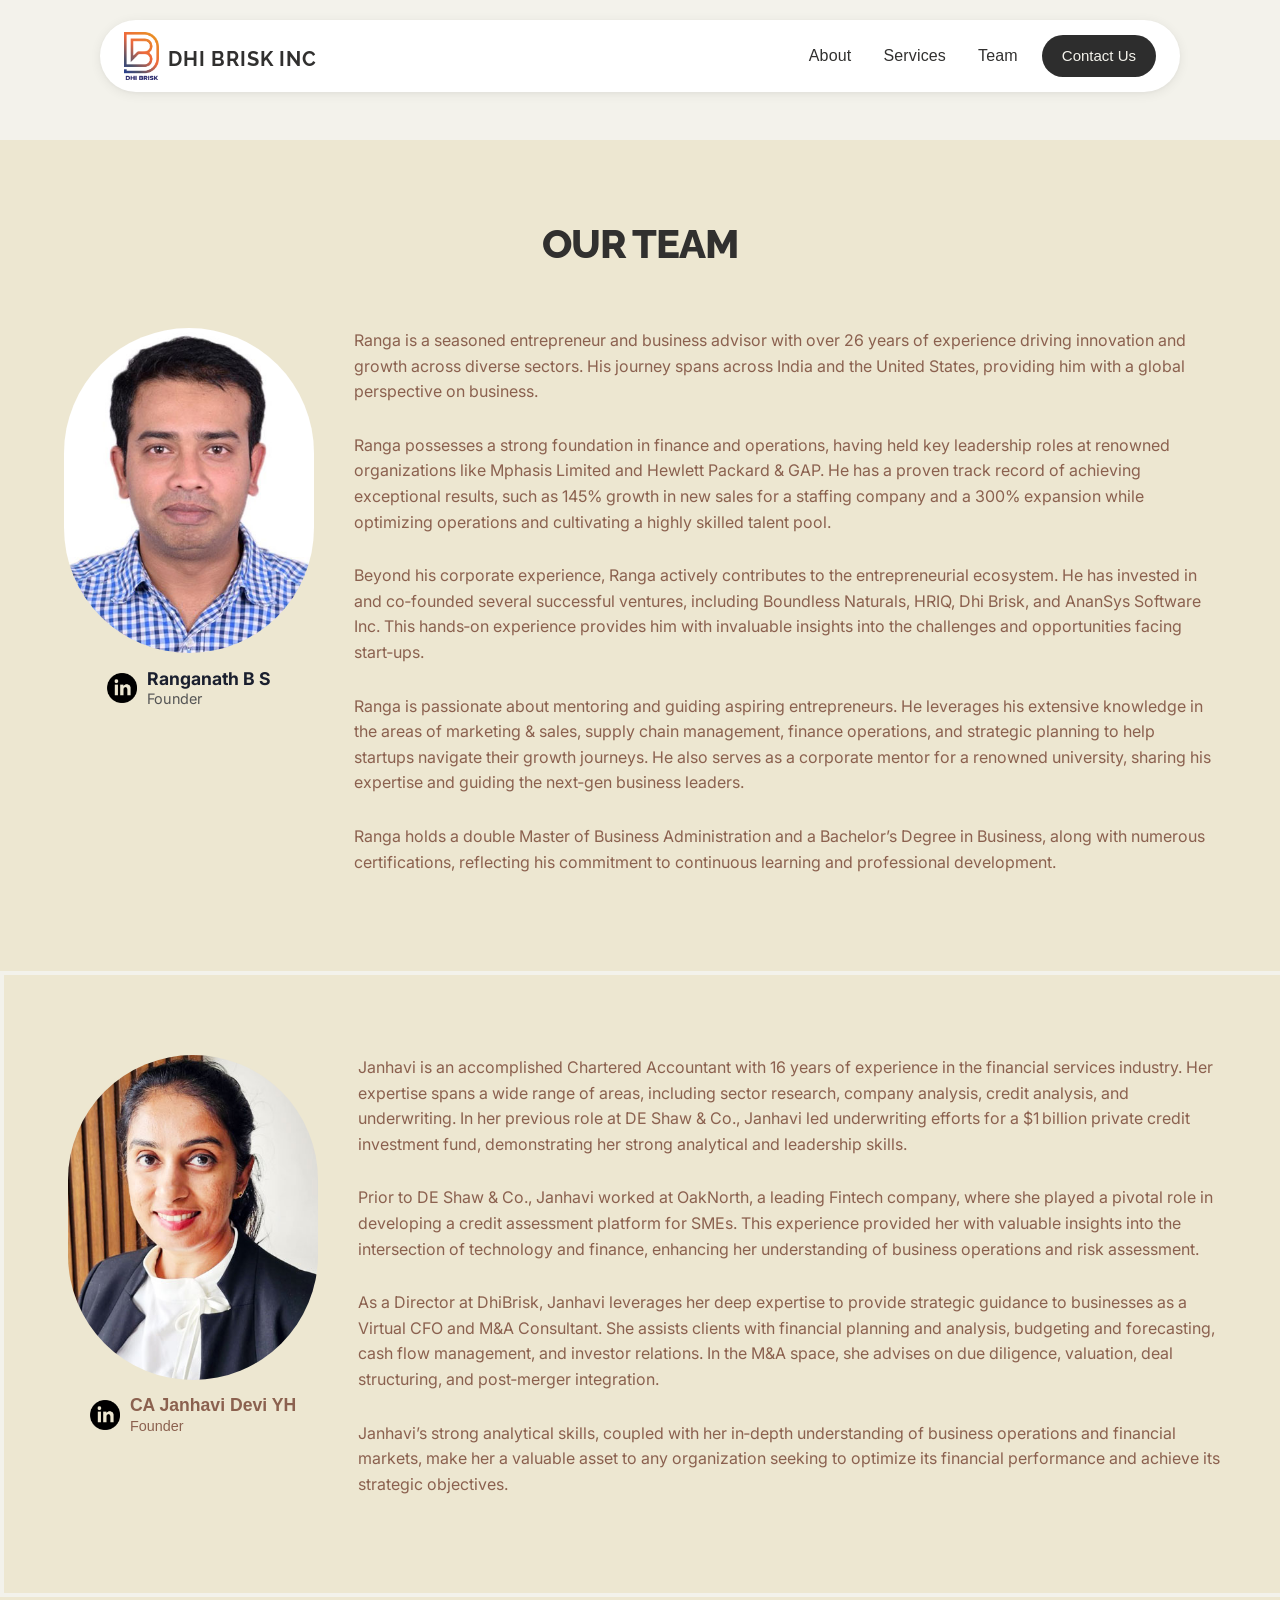
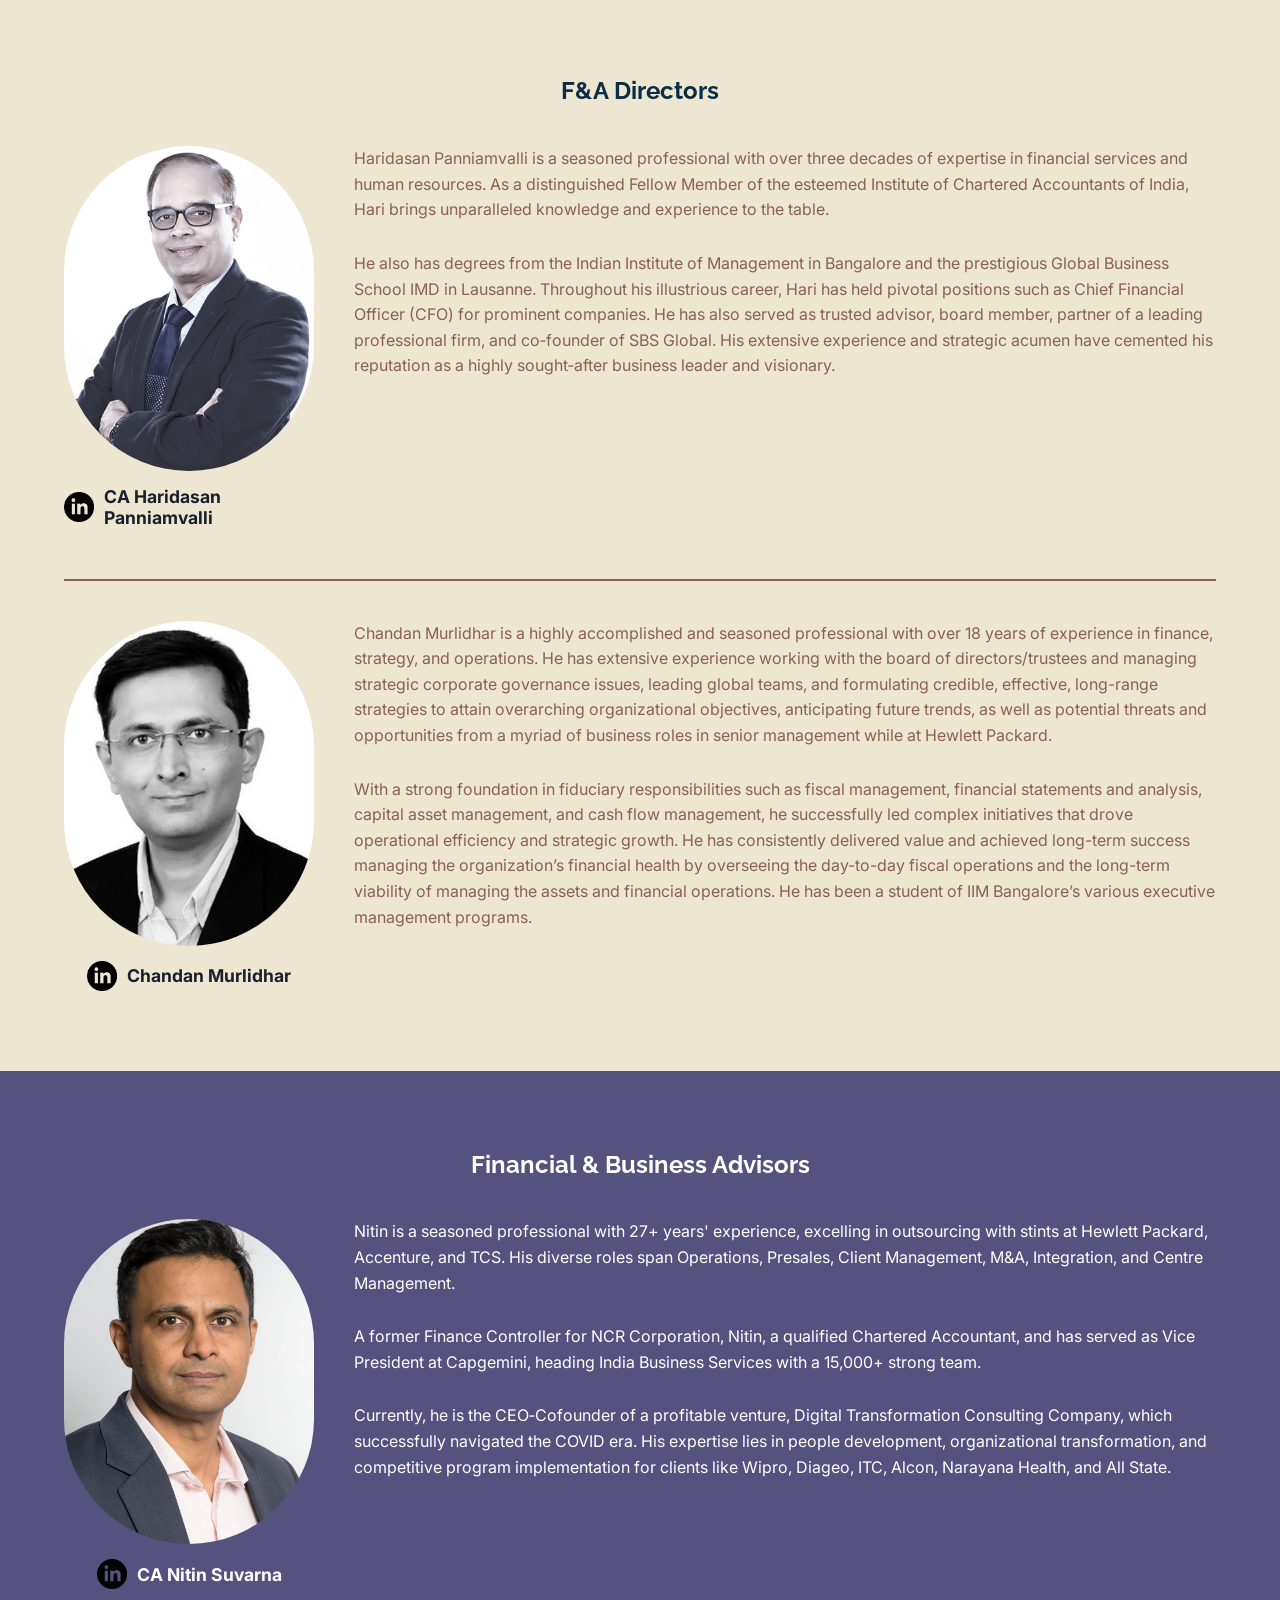
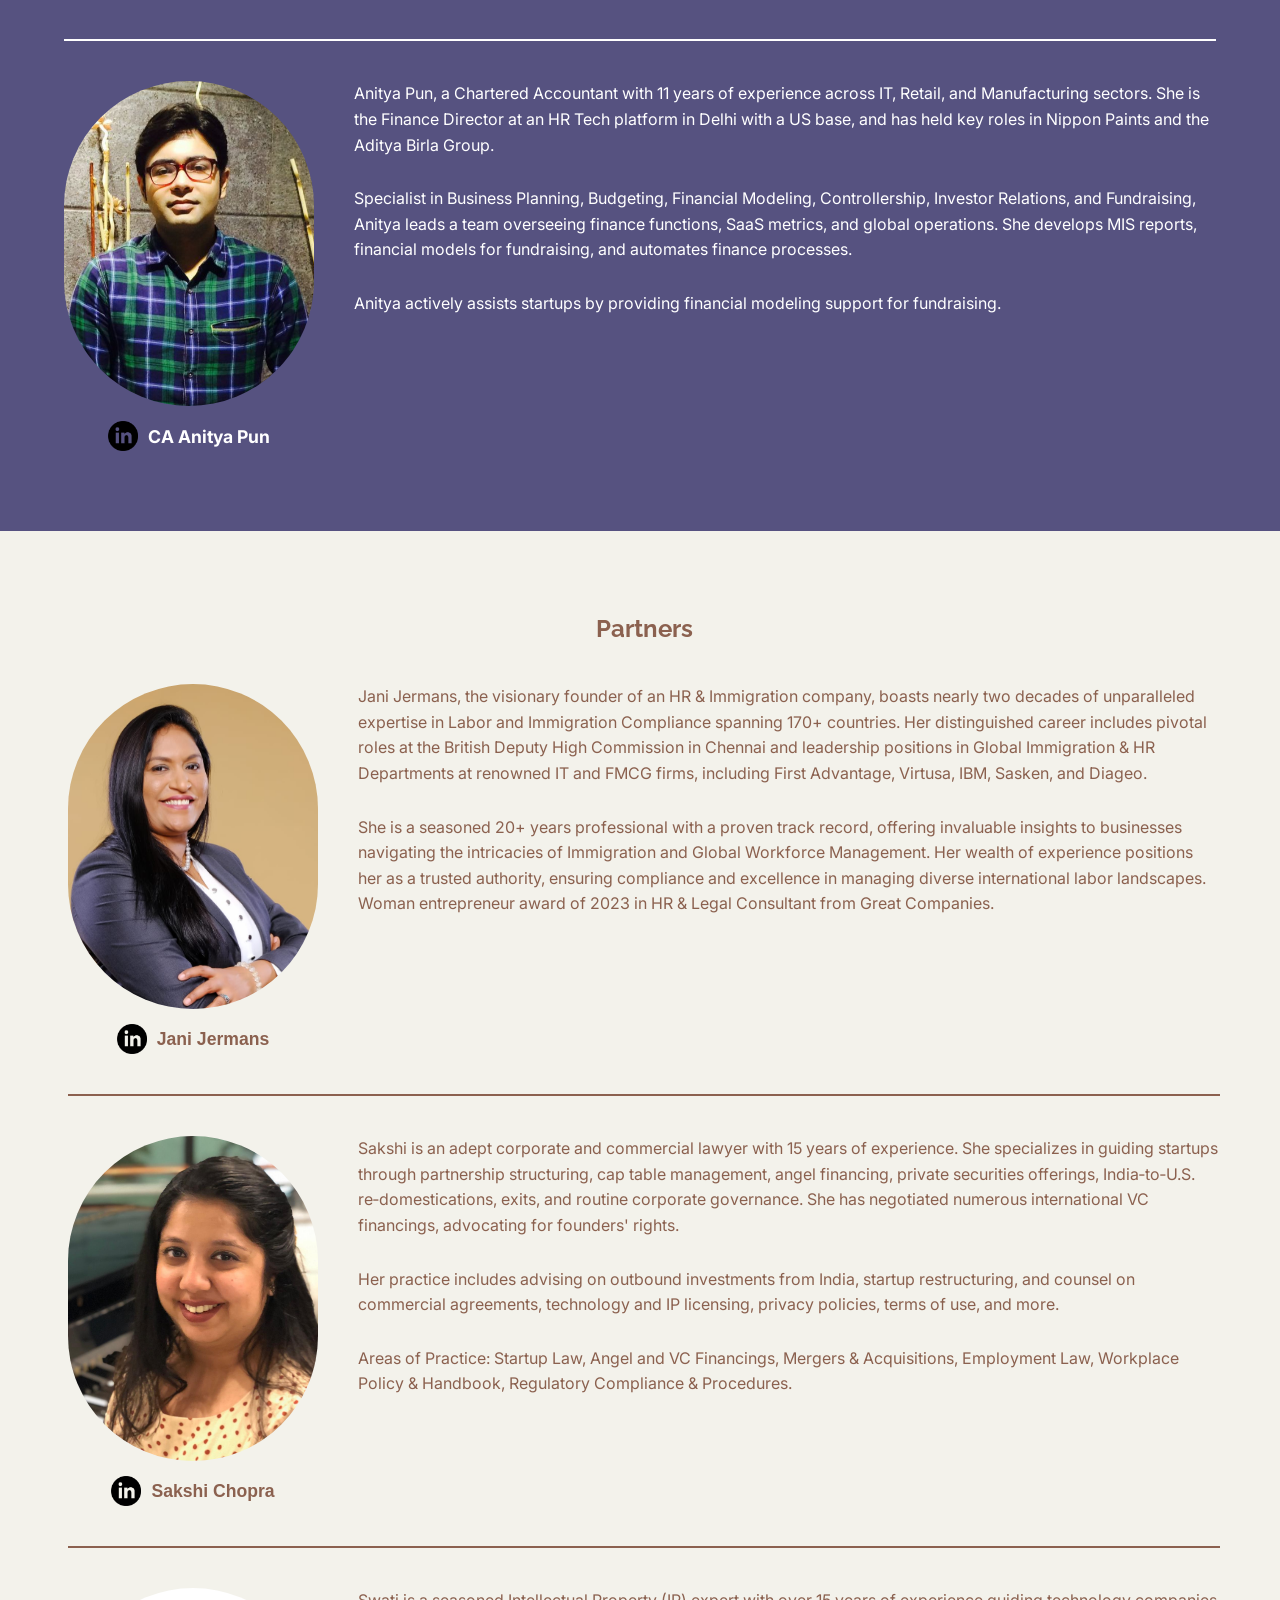
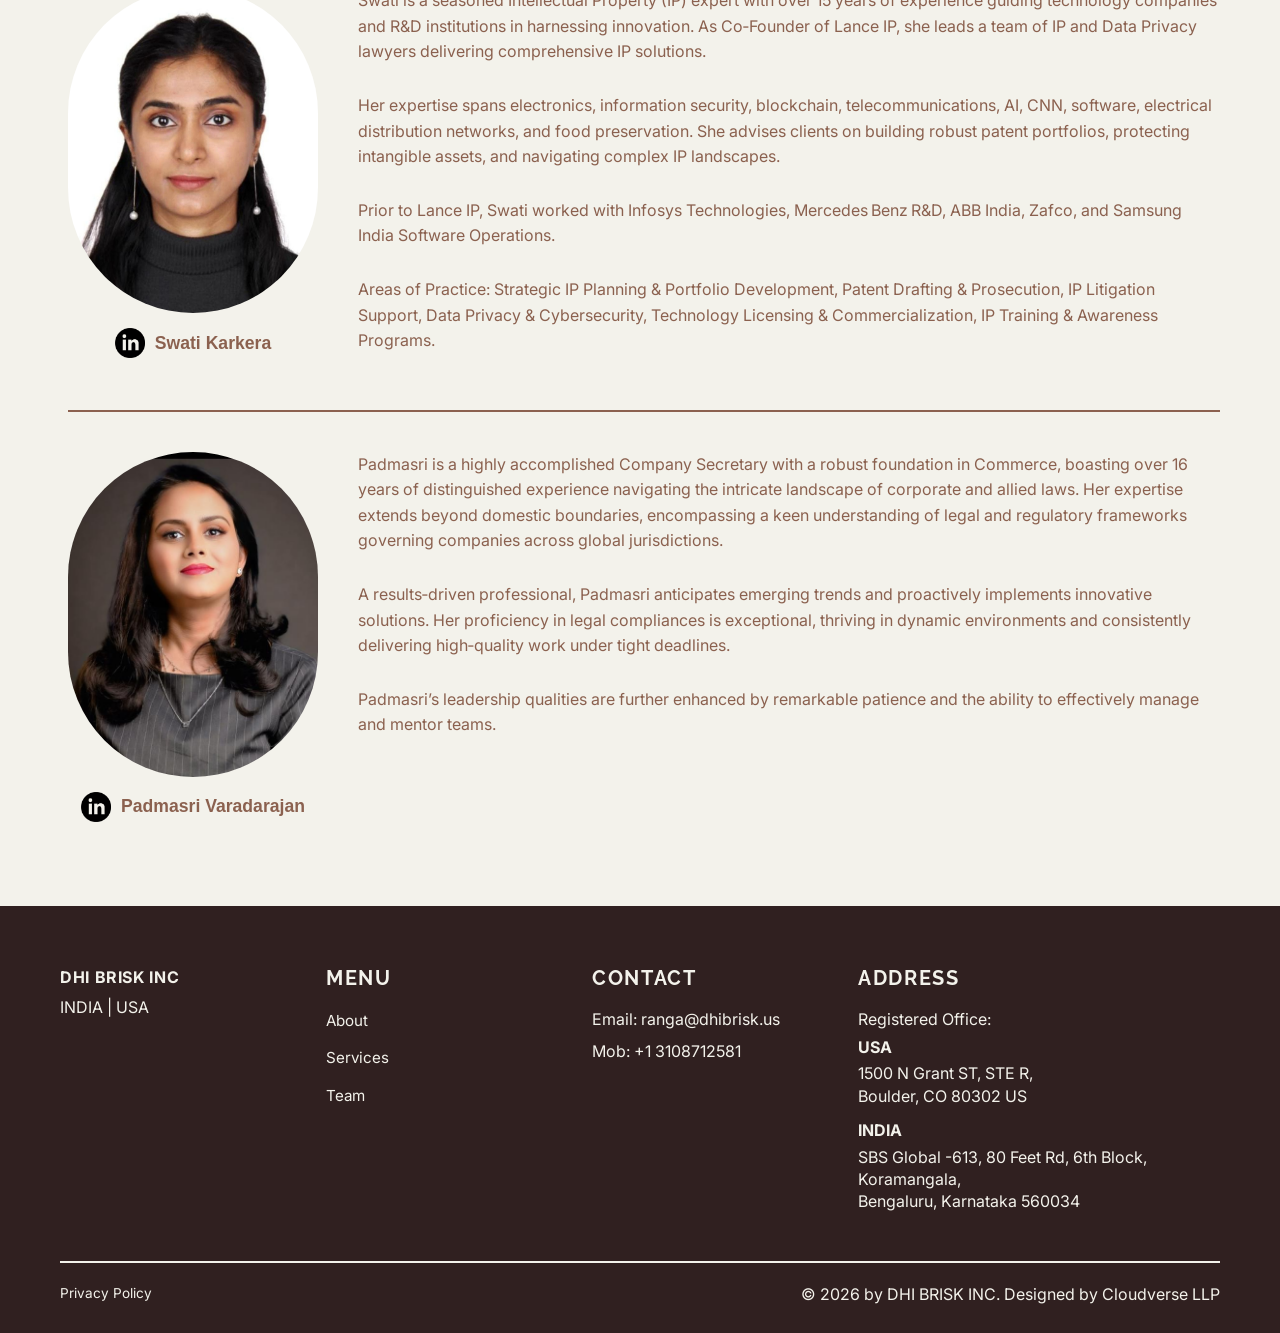
==== commit 71c91d72: "all" ====
--- a/team.html
+++ b/team.html
@@ -11,8 +11,8 @@
   <link rel="preconnect" href="https://fonts.gstatic.com" crossorigin>
   <link href="https://fonts.googleapis.com/css2?family=Raleway:wght@400;500;600;700&family=Inter:wght@300;400;500&display=swap" rel="stylesheet">
   
-  <link rel="stylesheet" href="css/main.css?v=2.0" />
-  <link rel="stylesheet" href="css/responsive.css?v=2.0" />
+  <link rel="stylesheet" href="css/main.css?v=2.5" />
+  <link rel="stylesheet" href="css/responsive.css?v=2.5" />
 </head>
 <body>
   <!-- ================================================
@@ -70,7 +70,7 @@
 </section>
 
 <!-- REST OF TEAM SECTION -->
-<section class="team" aria-labelledby="team-heading" style="padding-top: 40px;">
+<section class="team" aria-labelledby="team-heading" style="background-color: #ede7d1; width: 100%; padding: 80px 0;">
   <div class="container">
     <div class="team-member-detail">
       <div class="team-photo-wrapper">
@@ -178,7 +178,7 @@
 </section>
 
 <!-- PARTNERS SECTION -->
-<section class="team" aria-labelledby="team-heading" style="padding-top: 40px;">
+<section class="team" aria-labelledby="team-heading" style="width: 100%; padding: 80px 0;">
   <div class="container">
     <h3 class="team-subheading" style="text-align:center; margin-bottom:40px; font-family: var(--font-primary); font-size: 28px; font-weight: 700;">Partners</h3>
 <div class="team-member-detail">
--- a/css/main.css
+++ b/css/main.css
@@ -2253,9 +2253,9 @@
 .team p {
   font-size: 16px;
   font-family: "Helvetica Neue Light", Helvetica, Arial, sans-serif;
-  line-height: 1.37;
-  margin: 4px;
-  padding: 10px;
+  line-height: 1.6;
+  margin: 0 0 16px 0;
+  padding: 0;
   color: #31302F;
 }
 
@@ -2396,6 +2396,9 @@
 
 .team-bio-text {
   text-align: left !important;
+  line-height: 1.6em !important;
+  margin: 0 0 16px 0 !important;
+  padding: 0 !important;
 }
 
 /* Align team containers exactly with About and Services sections */
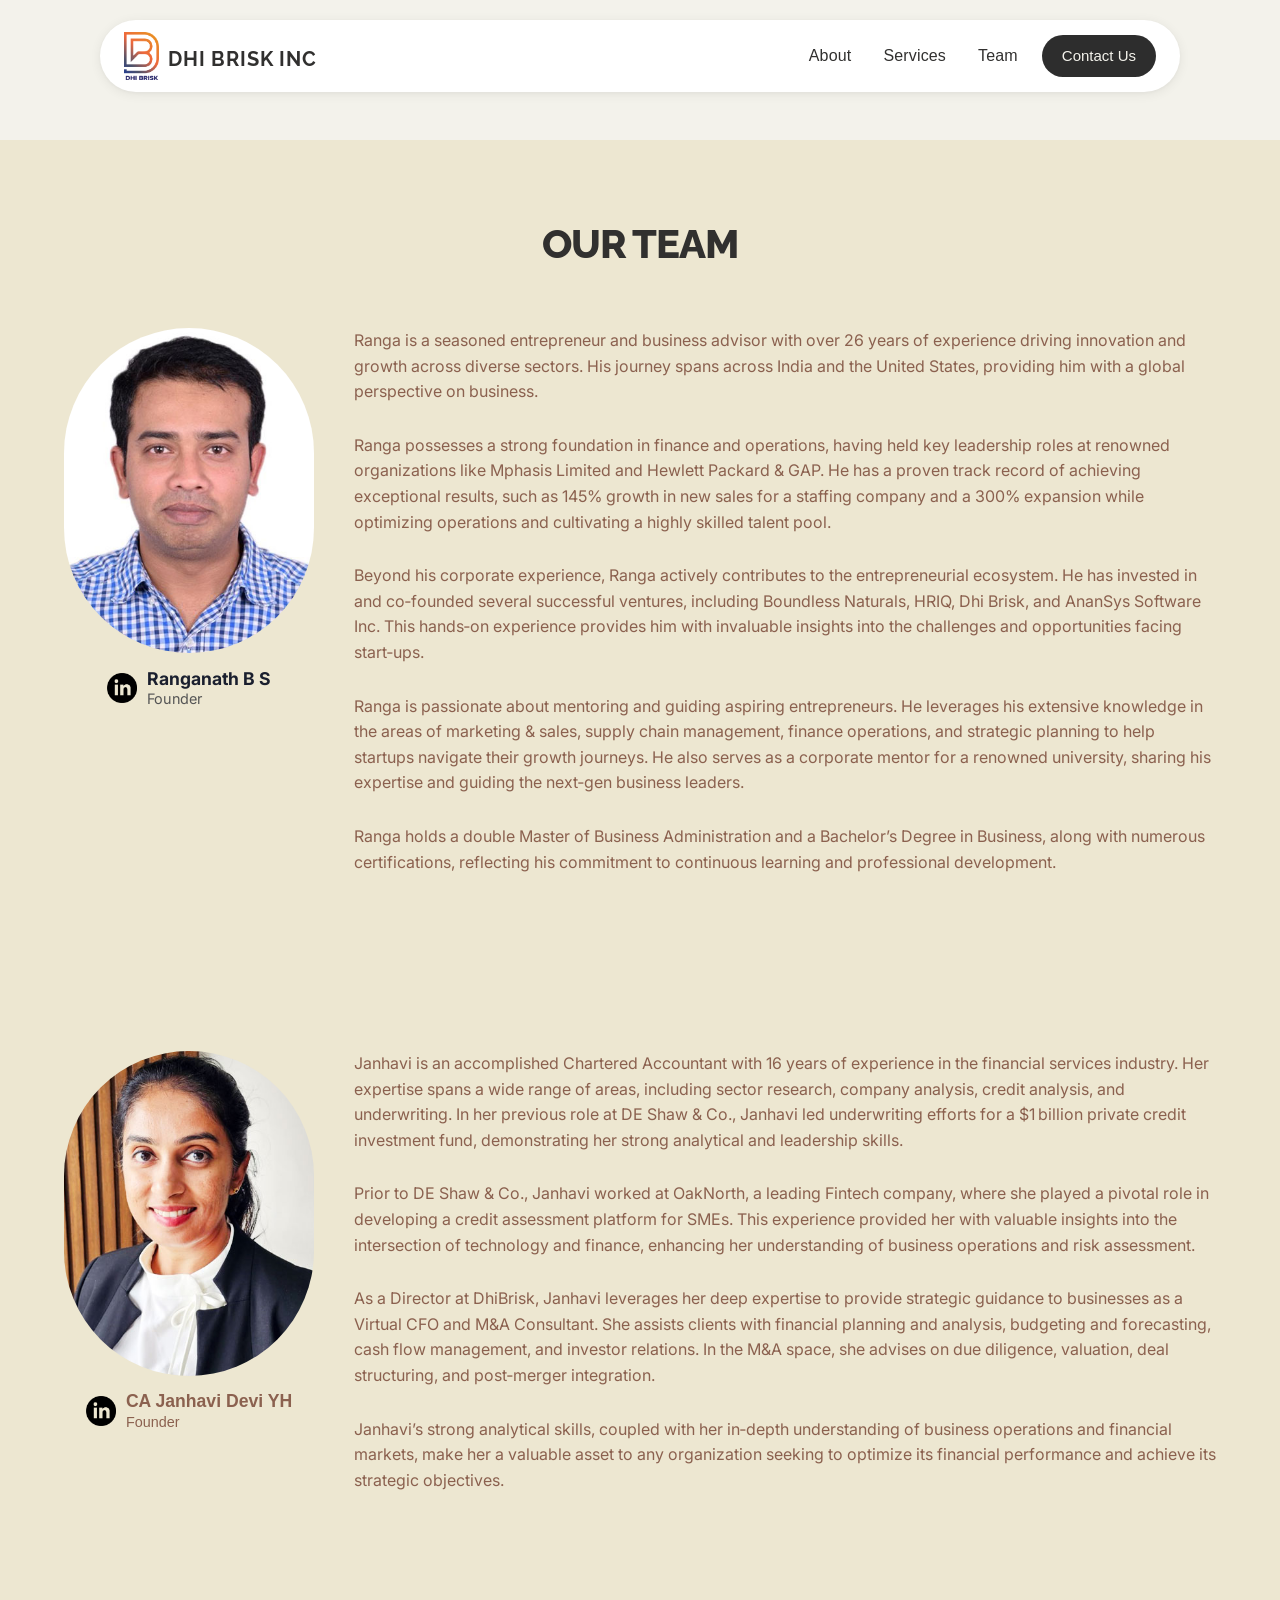
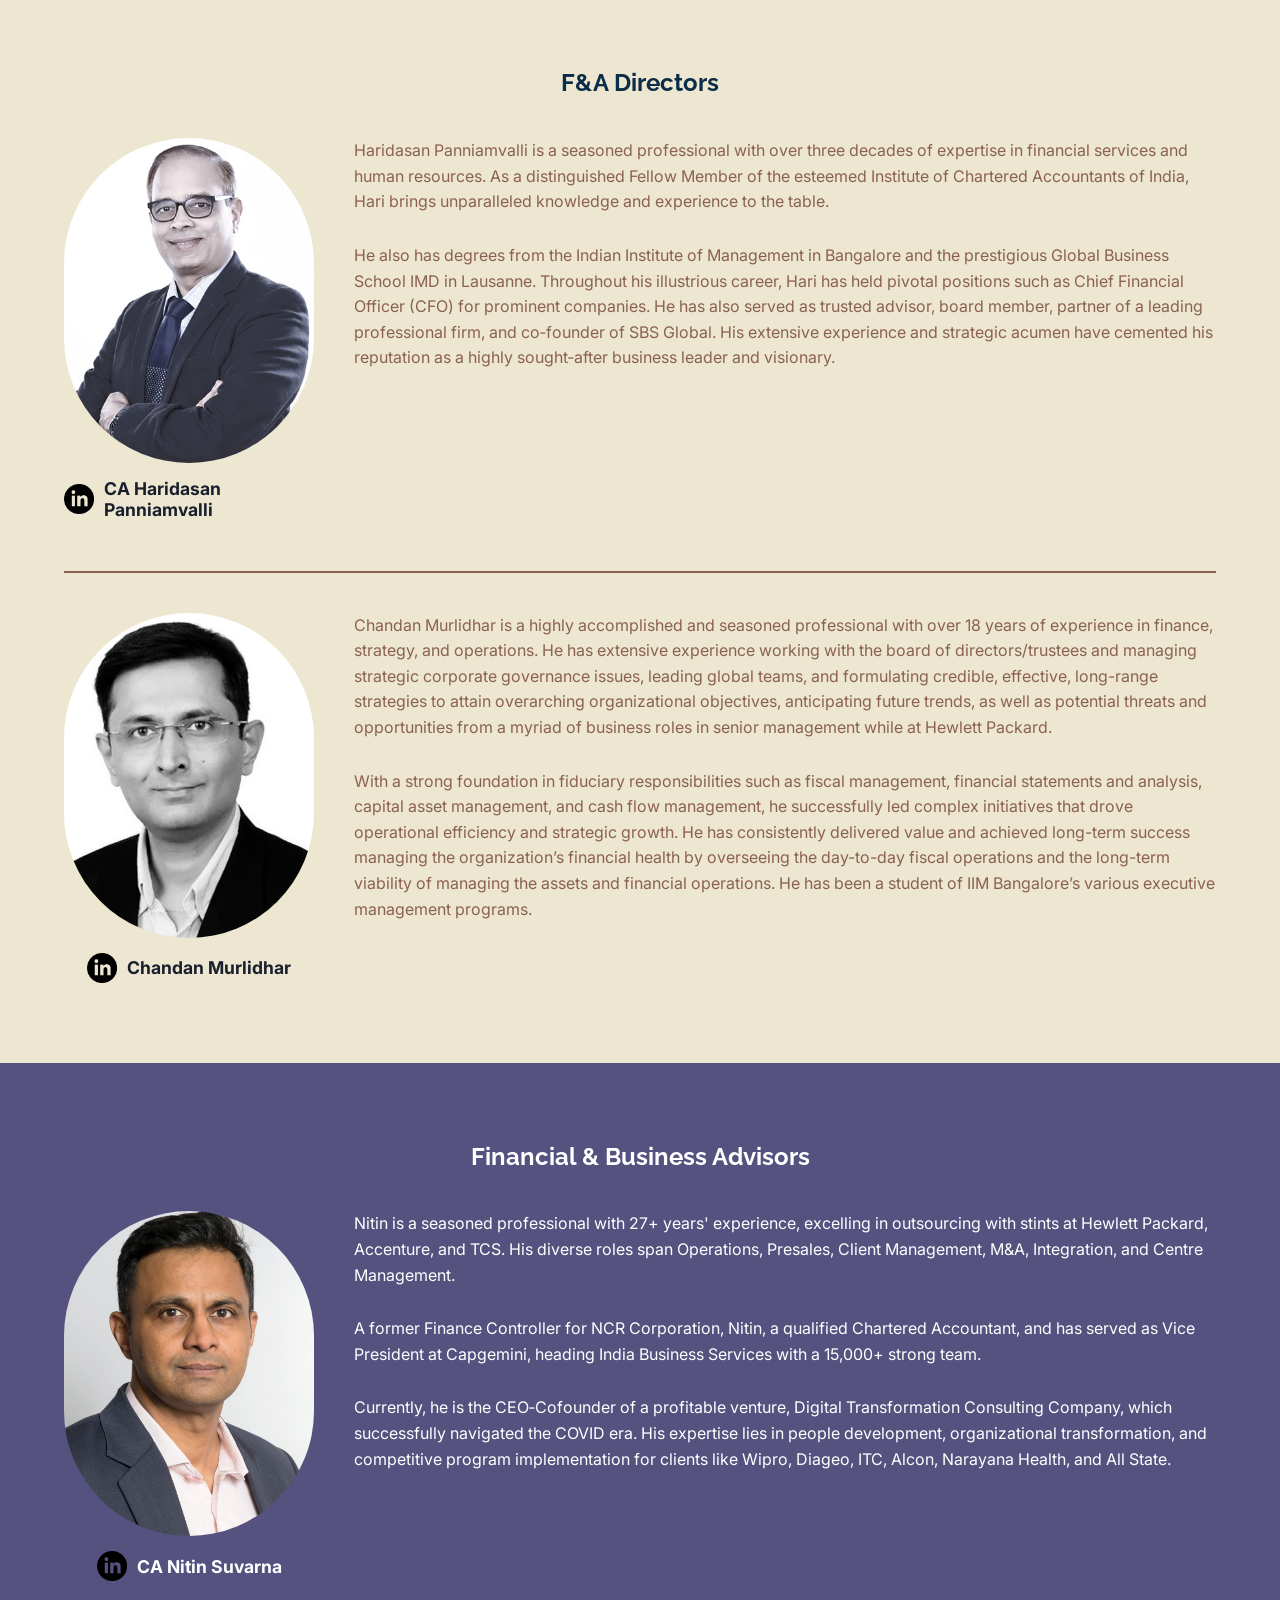
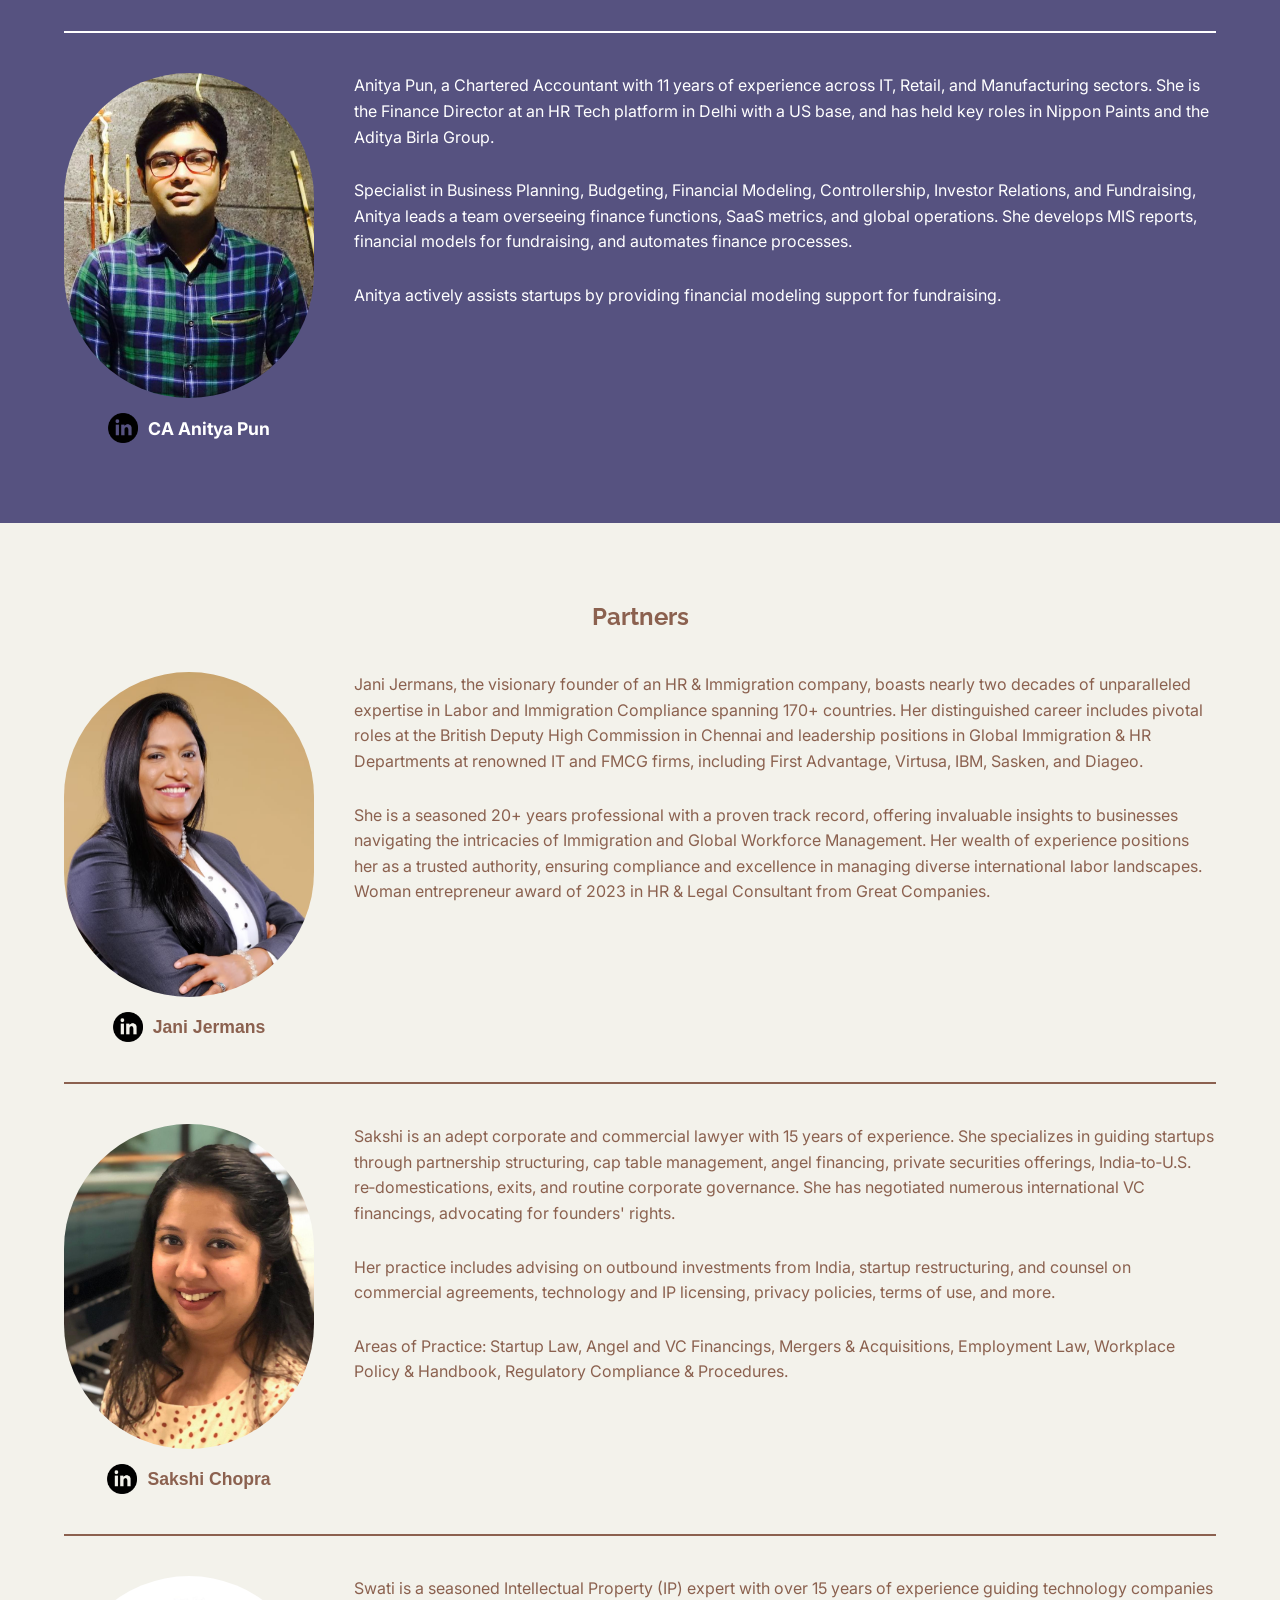
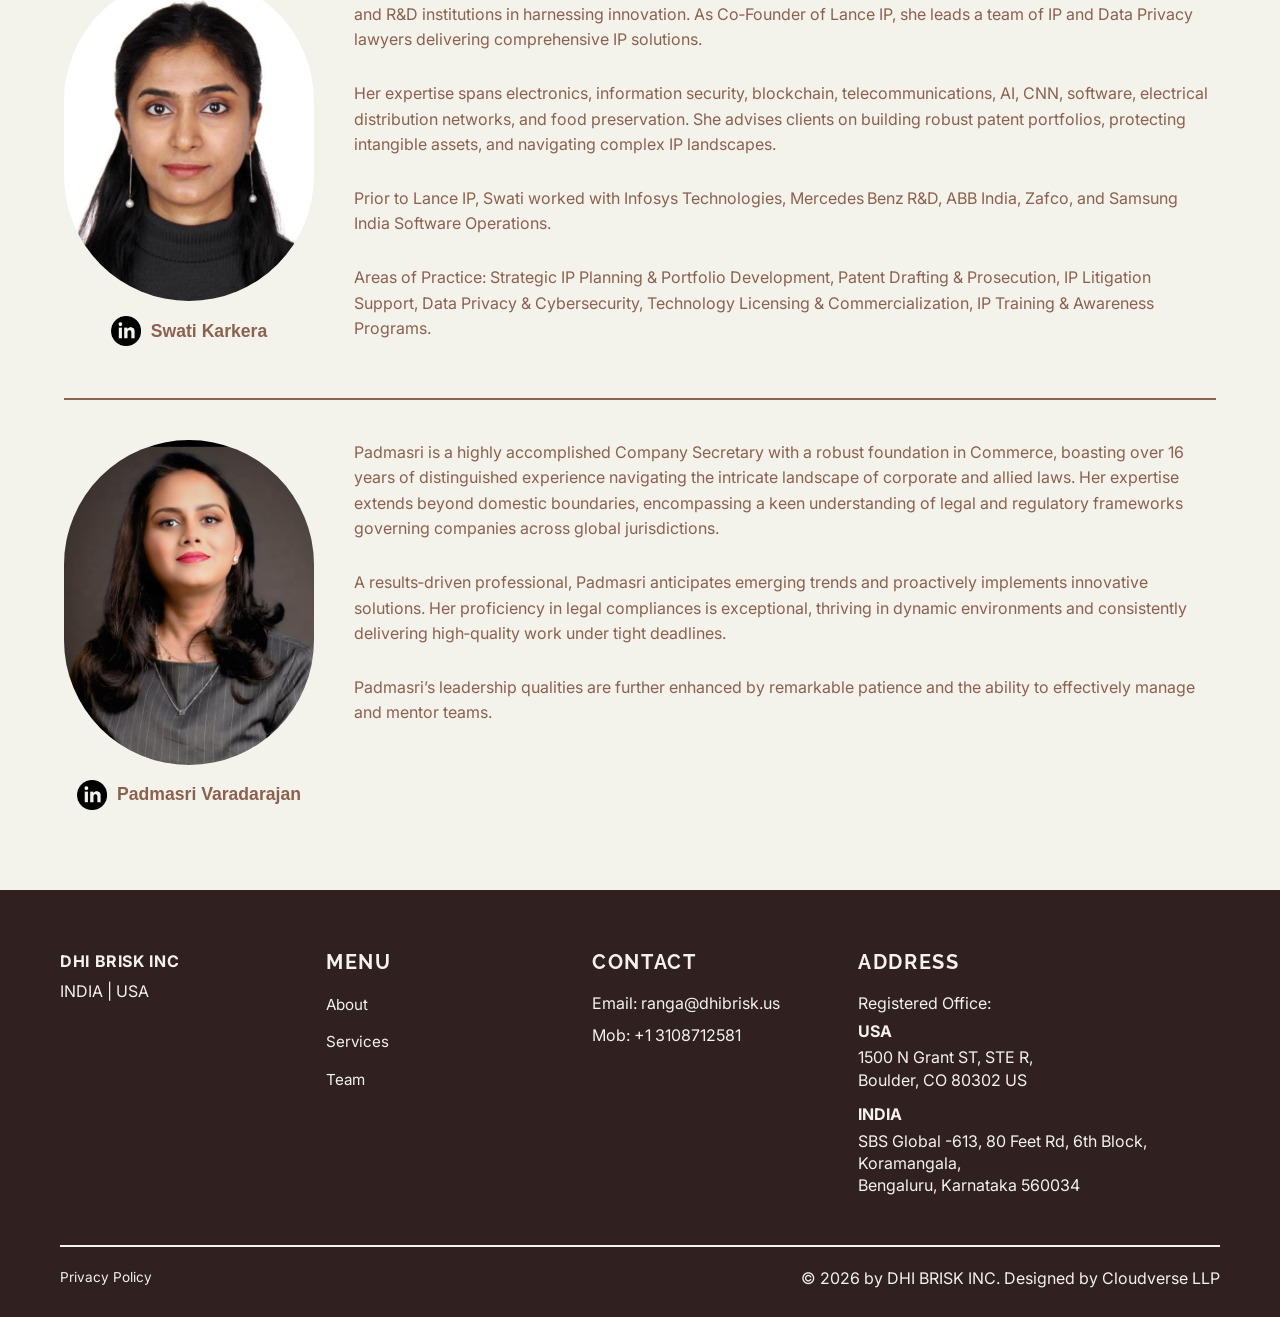
==== commit d5dee80f: "all" ====
--- a/team.html
+++ b/team.html
@@ -11,8 +11,8 @@
   <link rel="preconnect" href="https://fonts.gstatic.com" crossorigin>
   <link href="https://fonts.googleapis.com/css2?family=Raleway:wght@400;500;600;700&family=Inter:wght@300;400;500&display=swap" rel="stylesheet">
   
-  <link rel="stylesheet" href="css/main.css?v=2.5" />
-  <link rel="stylesheet" href="css/responsive.css?v=2.5" />
+  <link rel="stylesheet" href="css/main.css?v=3.3" />
+  <link rel="stylesheet" href="css/responsive.css?v=3.3" />
 </head>
 <body>
   <!-- ================================================
--- a/css/main.css
+++ b/css/main.css
@@ -657,7 +657,7 @@
 }
 
 .hero-title {
-  font-size: var(--text-6xl);
+  font-size: 3.8rem;
   font-weight: var(--weight-extrabold);
   letter-spacing: var(--tracking-tight);
   color: var(--color-text-inverse);
@@ -1160,17 +1160,19 @@
   width: 100%;
   max-width: 1440px;
   min-height: auto;
-  margin: 110px auto 0 auto;
+  margin: 90px auto 0 auto;
   background: transparent;
   overflow: visible;
   padding: 0 clamp(20px, 3vw, 60px);
+  padding-top: 0 !important;
+  padding-bottom: 0 !important;
   box-sizing: border-box;
 }
 
 .hero-container {
   width: 100%;
   height: 100%;
-  padding: clamp(40px, 6vw, 80px) 0;
+  padding: 20px 0;
   box-sizing: border-box;
 }
 
@@ -1230,8 +1232,6 @@
 ================================================== */
 .about {
   width: 100%;
-  max-width: 1440px;
-  margin: 0 auto;
   background-color: rgb(27, 27, 47);
 }
 
@@ -1240,6 +1240,8 @@
   padding: clamp(40px, 6vw, 80px) clamp(20px, 5vw, 80px);
   gap: clamp(20px, 3vw, 40px);
   width: 100%;
+  max-width: 1440px;
+  margin: 0 auto;
   box-sizing: border-box;
   flex-wrap: wrap;
 }
@@ -2234,12 +2236,11 @@
 /* ============================================================
    LAYOUT POLISH (Standardized Padding)
    ============================================================ */
-.about,
 .team {
   font-size: 16px;
   font-family: "Helvetica Neue Light", Helvetica, Arial, sans-serif;
   line-height: 1.37;
-  margin: 4px;
+  margin: 0;
   padding: 10px;
   color: #31302F;
 }
@@ -2414,4 +2415,107 @@
 .team-member-detail {
   max-width: 100% !important;
   padding: 0 !important;
+}
+
+/* Custom styling to show a world icon by default on the flag trigger */
+.iti__selected-flag {
+  background-color: transparent !important;
+  padding: 0 !important; /* Reset padding to align globe with left edge */
+  display: flex !important;
+  align-items: center !important;
+  gap: 6px !important;
+}
+
+/* Use high specificity selector to override individual country class backgrounds (e.g. .iti__in) on the selected flag trigger */
+.iti__selected-flag .iti__flag[class*="iti__"] {
+  background-image: url("data:image/svg+xml,%3Csvg xmlns='http://www.w3.org/2000/svg' viewBox='0 0 24 24' fill='none' stroke='%232d2d4e' stroke-width='2' stroke-linecap='round' stroke-linejoin='round' class='feather feather-globe'%3E%3Ccircle cx='12' cy='12' r='10'%3E%3C/circle%3E%3Cline x1='2' y1='12' x2='22' y2='12'%3E%3C/line%3E%3Cpath d='M12 2a15.3 15.3 0 0 1 4 10 15.3 15.3 0 0 1-4 10 15.3 15.3 0 0 1-4-10 15.3 15.3 0 0 1 4-10z'%3E%3C/path%3E%3C/svg%3E") !important;
+  background-repeat: no-repeat !important;
+  background-position: center !important;
+  background-size: contain !important;
+  width: 20px !important;
+  height: 20px !important;
+  display: inline-block !important;
+  box-shadow: none !important;
+  background-color: transparent !important;
+}
+
+.iti__selected-flag .iti__flag::before {
+  display: none !important;
+}
+
+/* Styled clean downward chevron arrow to replace the default triangle arrow */
+.iti__selected-flag .iti__arrow {
+  border: none !important;
+  background-image: url("data:image/svg+xml,%3Csvg xmlns='http://www.w3.org/2000/svg' viewBox='0 0 24 24' fill='none' stroke='%232d2d4e' stroke-width='2' stroke-linecap='round' stroke-linejoin='round'%3E%3Cpolyline points='6 9 12 15 18 9'%3E%3C/polyline%3E%3C/svg%3E") !important;
+  background-repeat: no-repeat !important;
+  background-position: center !important;
+  background-size: contain !important;
+  width: 12px !important;
+  height: 12px !important;
+  margin: 0 !important;
+  transition: transform 0.15s ease !important;
+  content: "" !important;
+  display: inline-block !important;
+}
+
+/* Rotate arrow when open */
+.iti__selected-flag[aria-expanded="true"] .iti__arrow {
+  transform: rotate(180deg) !important;
+}
+
+/* Ensure the inputs are aligned and styled properly with the library */
+.iti {
+  display: block !important;
+  width: 100%;
+}
+
+.form-field input[name="phone"] {
+  padding-left: 48px !important; /* Space for globe (20px) + gap (6px) + chevron (12px) + padding (10px) */
+}
+
+/* Style the dropdown menu to match our dark/premium aesthetic */
+.iti__country-list {
+  background-color: #f3f2eb !important;
+  color: #1a1a2e !important;
+  border: 1px solid #c5a880 !important;
+  font-family: var(--font-secondary) !important;
+  z-index: 100000 !important; /* Ensure dropdown is above the site-header (z-index 9999) */
+  box-shadow: 0 4px 12px rgba(0,0,0,0.15) !important;
+  border-radius: 8px !important;
+}
+
+/* Style the search input field inside the country dropdown */
+.iti__search-input {
+  background-image: url("data:image/svg+xml,%3Csvg xmlns='http://www.w3.org/2000/svg' viewBox='0 0 24 24' fill='none' stroke='%23666666' stroke-width='2' stroke-linecap='round' stroke-linejoin='round'%3E%3Ccircle cx='11' cy='11' r='8'%3E%3C/circle%3E%3Cline x1='21' y1='21' x2='16.65' y2='16.65'%3E%3C/line%3E%3C/svg%3E") !important;
+  background-repeat: no-repeat !important;
+  background-position: 10px center !important;
+  background-size: 16px 16px !important;
+  padding: 8px 10px 8px 36px !important; /* Space for the search icon */
+  height: 40px !important;
+  border: 1px solid #c5a880 !important;
+  border-radius: 4px !important;
+  background-color: #ffffff !important;
+  color: #1a1a2e !important;
+  font-family: var(--font-secondary) !important;
+  margin: 8px !important;
+  width: calc(100% - 16px) !important;
+  box-sizing: border-box !important;
+}
+
+.iti__search-input:focus {
+  outline: none !important;
+  border-color: #2d2d4e !important;
+  box-shadow: 0 0 0 2px rgba(45, 45, 78, 0.15) !important;
+}
+
+.iti__country {
+  padding: 10px 14px !important;
+}
+
+.iti__country-name {
+  color: #1a1a2e !important;
+}
+
+.iti__dial-code {
+  color: #666 !important;
 }
--- a/css/responsive.css
+++ b/css/responsive.css
@@ -157,9 +157,9 @@
     max-width: 100%;
   }
 
-  /* Hide the Contact Us link inside overlay — live site does not show it */
+  /* Show the Contact Us link inside overlay on mobile/tablet */
   .nav-menu .mobile-only {
-    display: none !important;
+    display: block !important;
   }
 
   /* Overlay link typography — matches live site large centered links */
@@ -271,11 +271,28 @@
 
 /* Team Page Sections padding override */
 @media (max-width: 768px) {
-  .team-ranga-fullwidth,
+  .team-page-main {
+    padding-top: 100px !important;
+  }
+
+  .team-ranga-fullwidth {
+    padding-top: 24px !important;
+    padding-bottom: 40px !important;
+  }
+
   .team-fa-fullwidth,
   .team-advisors-fullwidth,
   .team {
     padding: 40px 0 !important;
+  }
+
+  .hero {
+    margin-top: 84px !important;
+  }
+
+  .hero-container {
+    padding-top: 10px !important;
+    padding-bottom: 20px !important;
   }
 }
 
